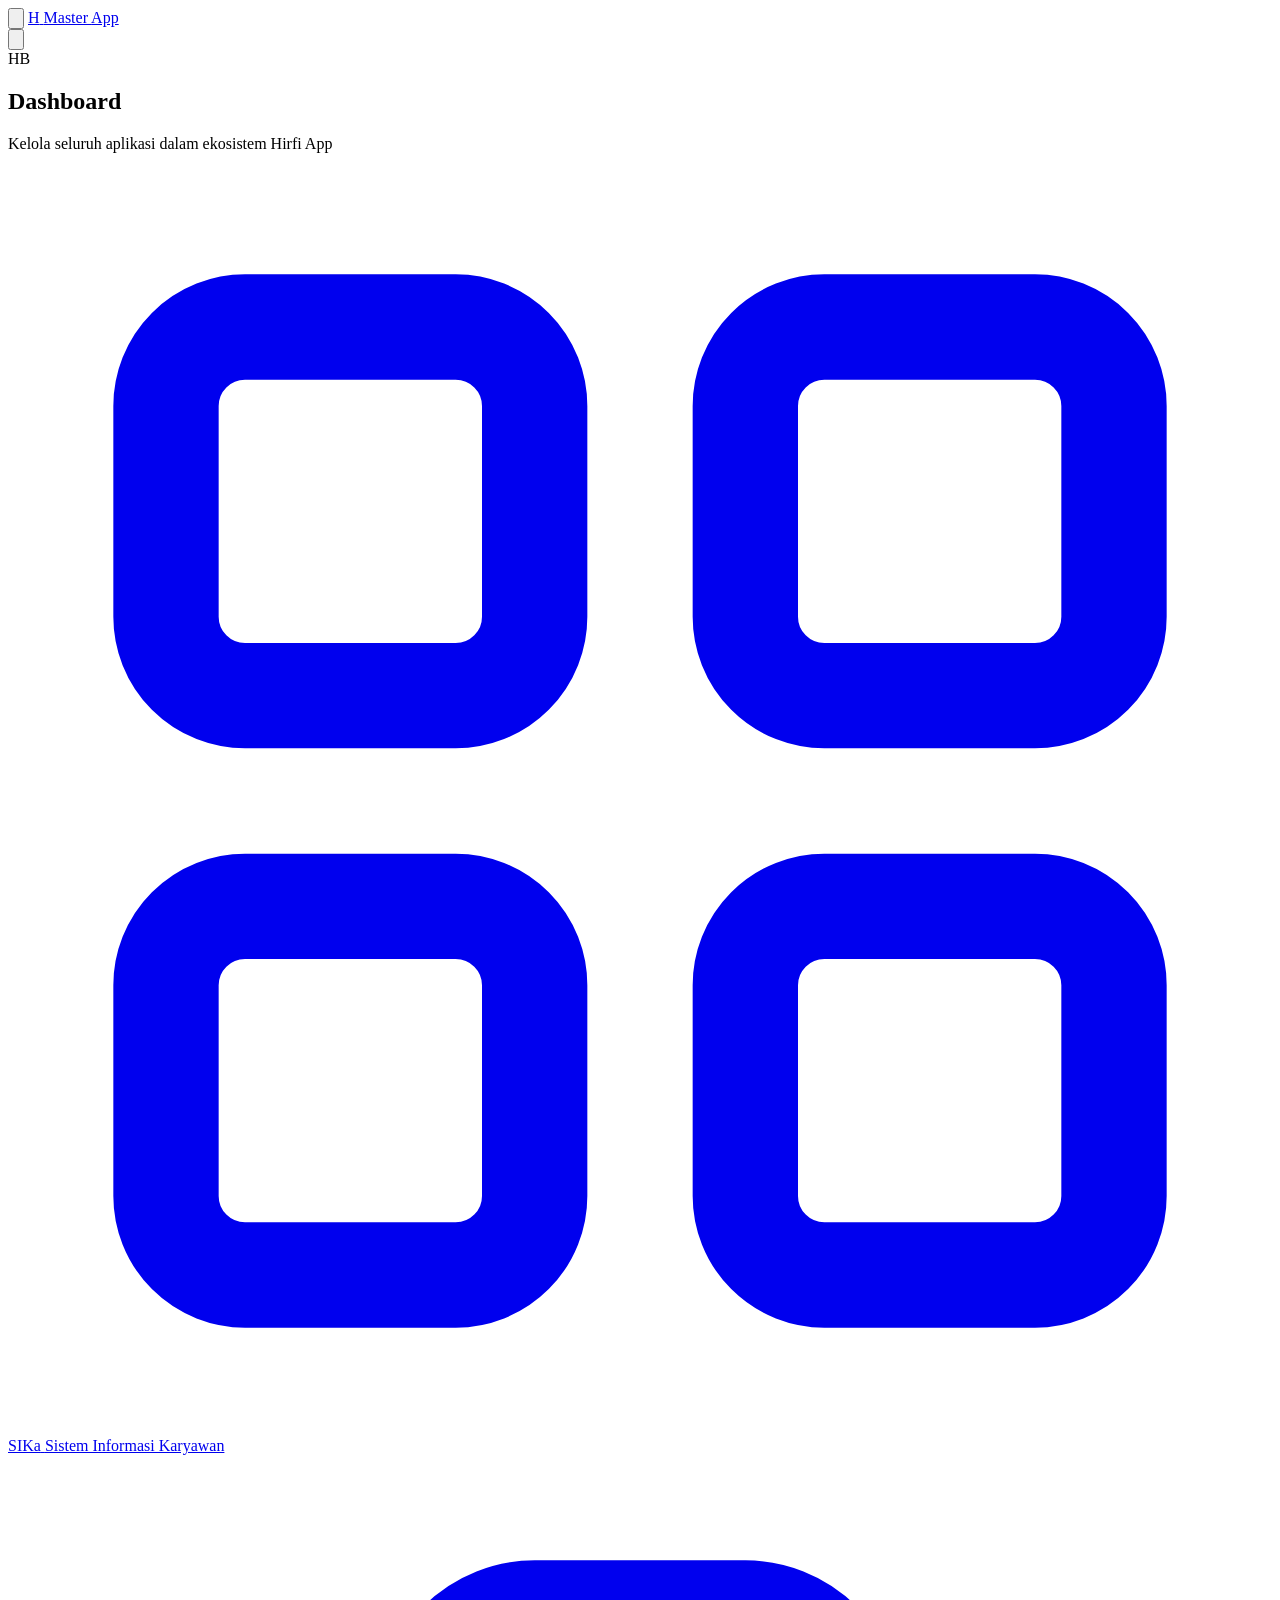
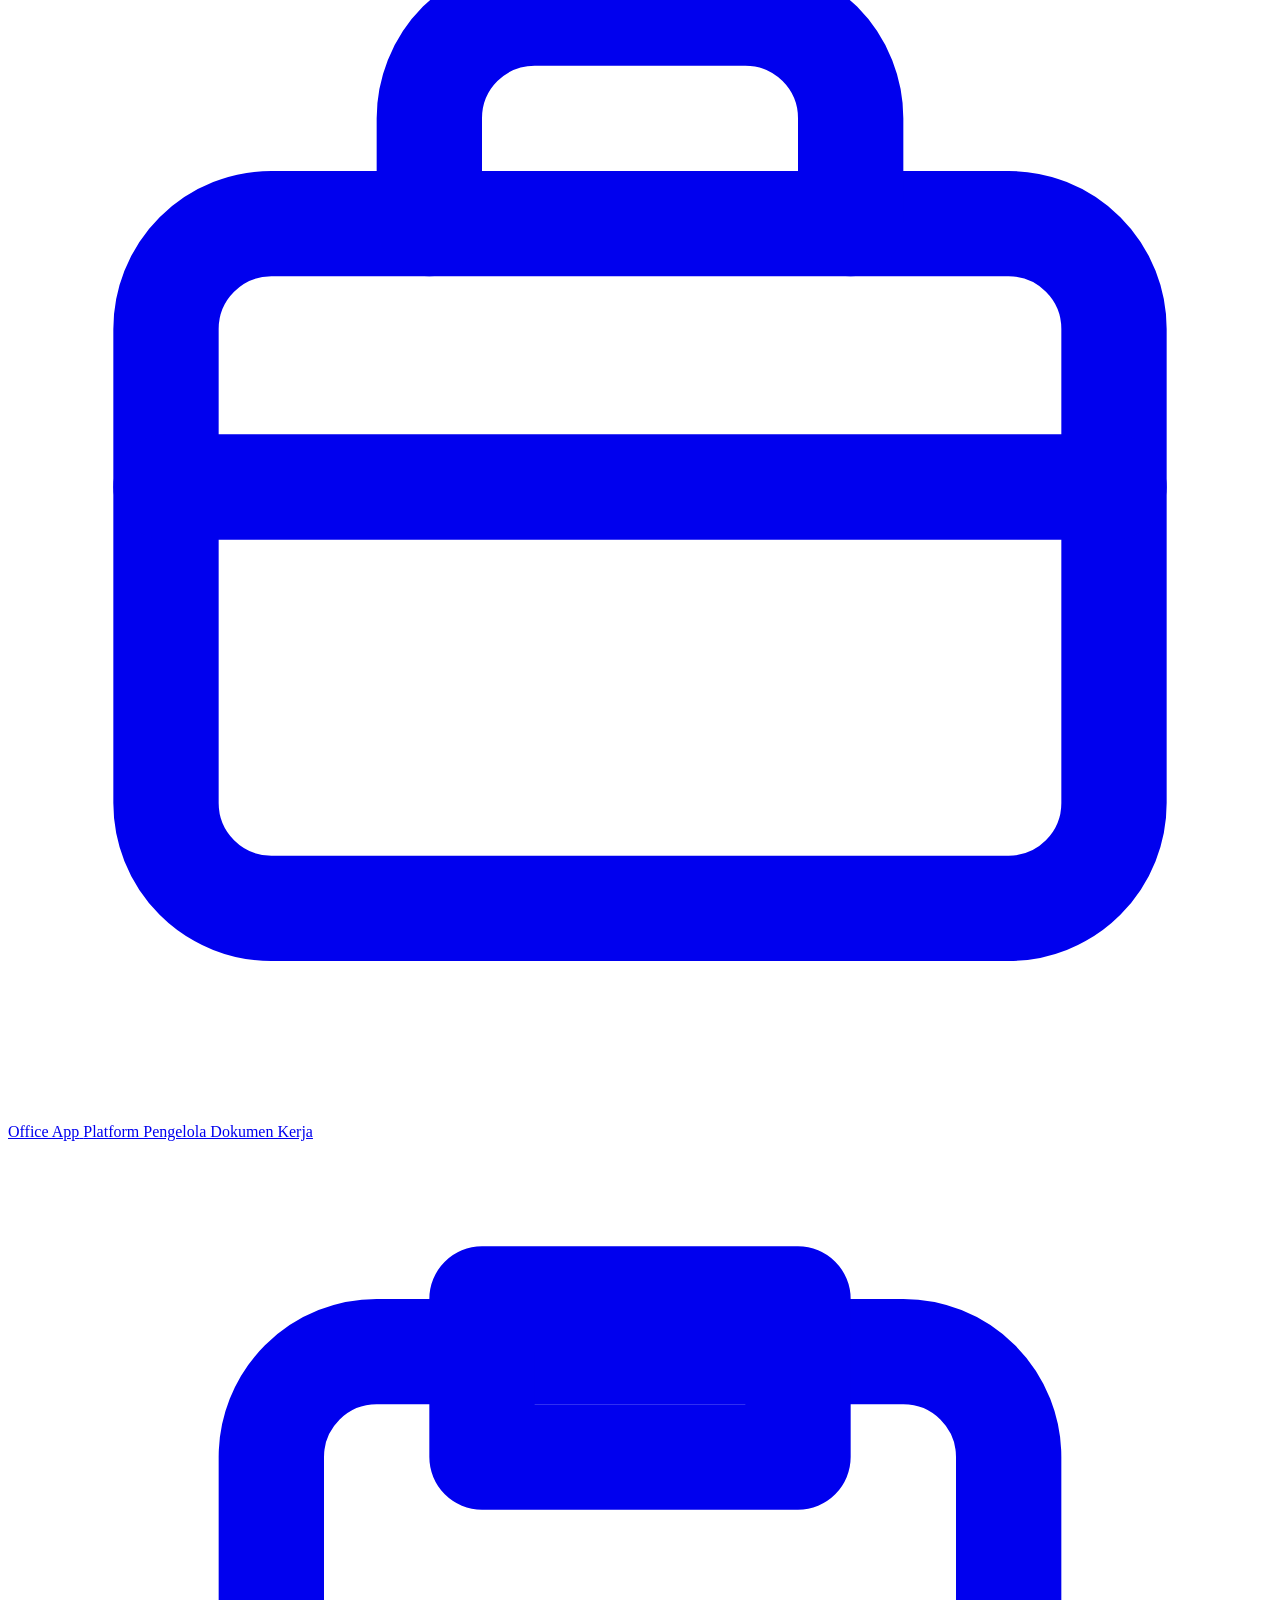
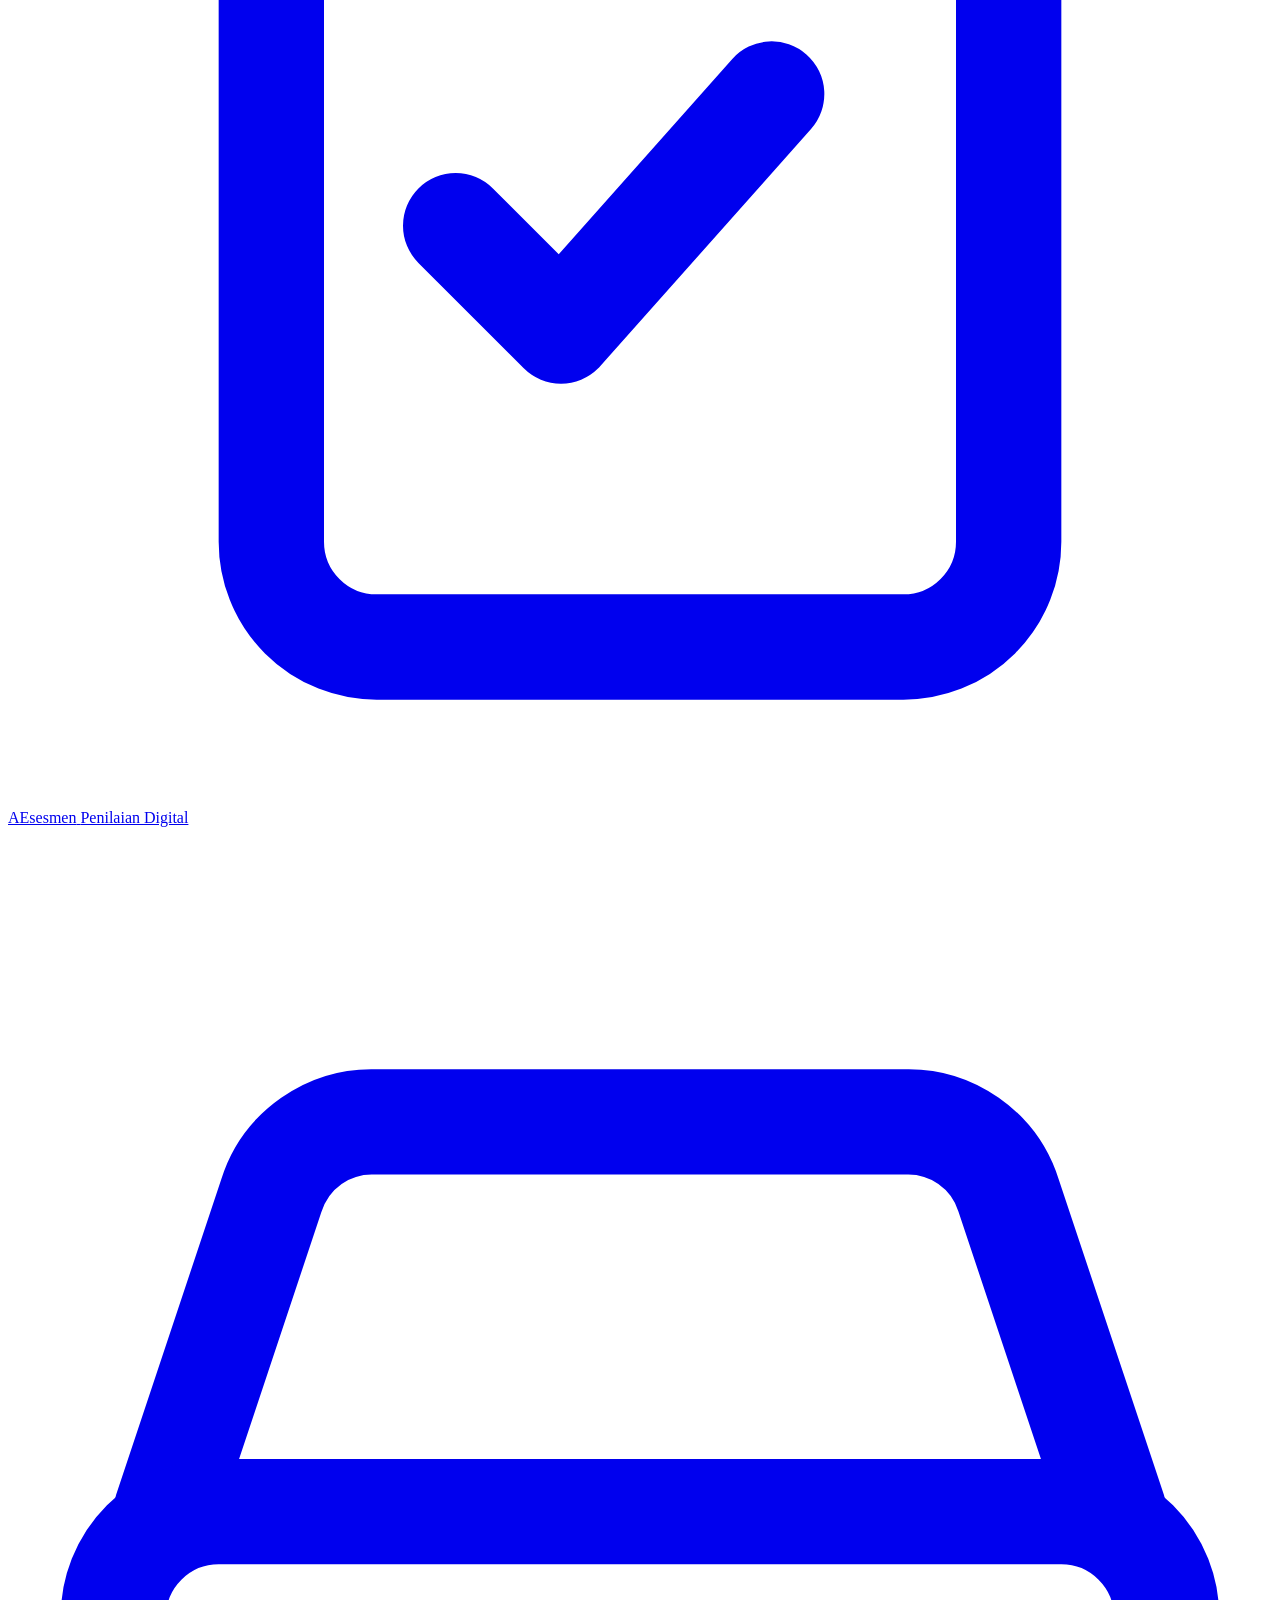
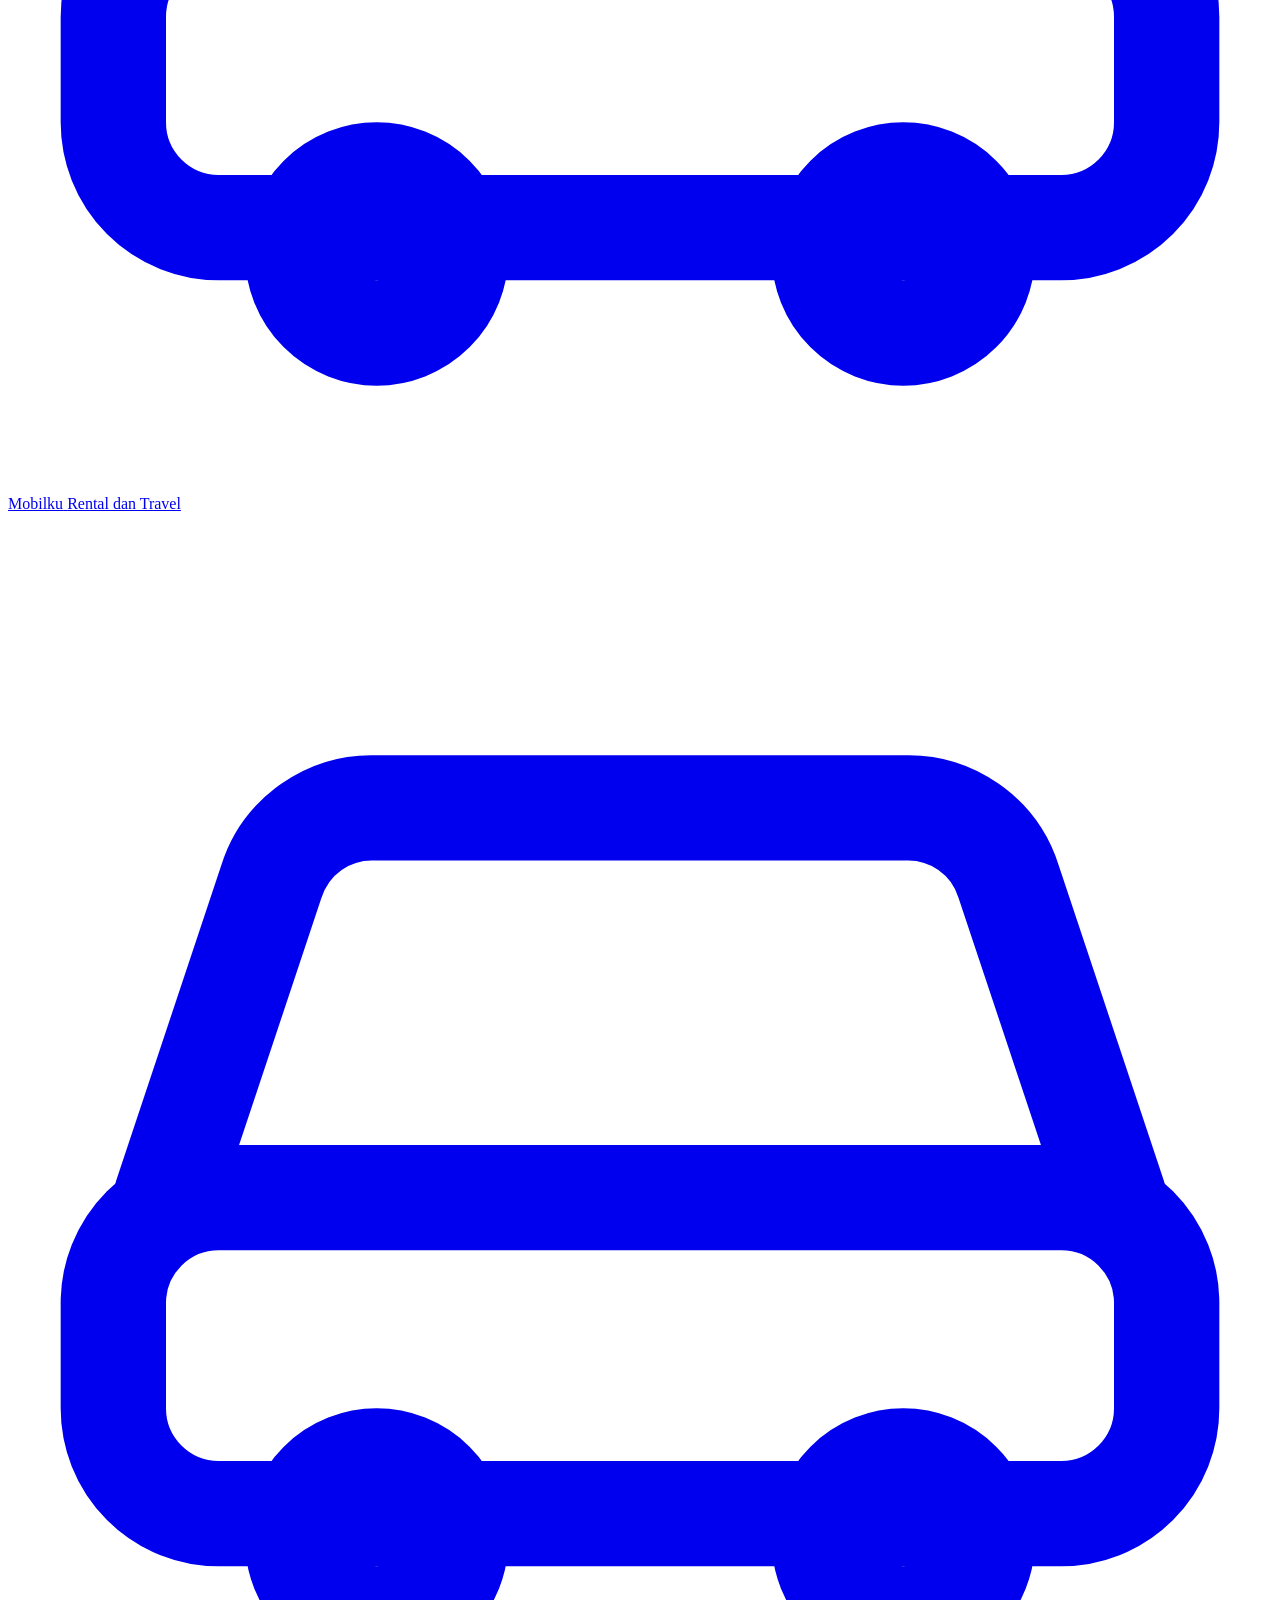
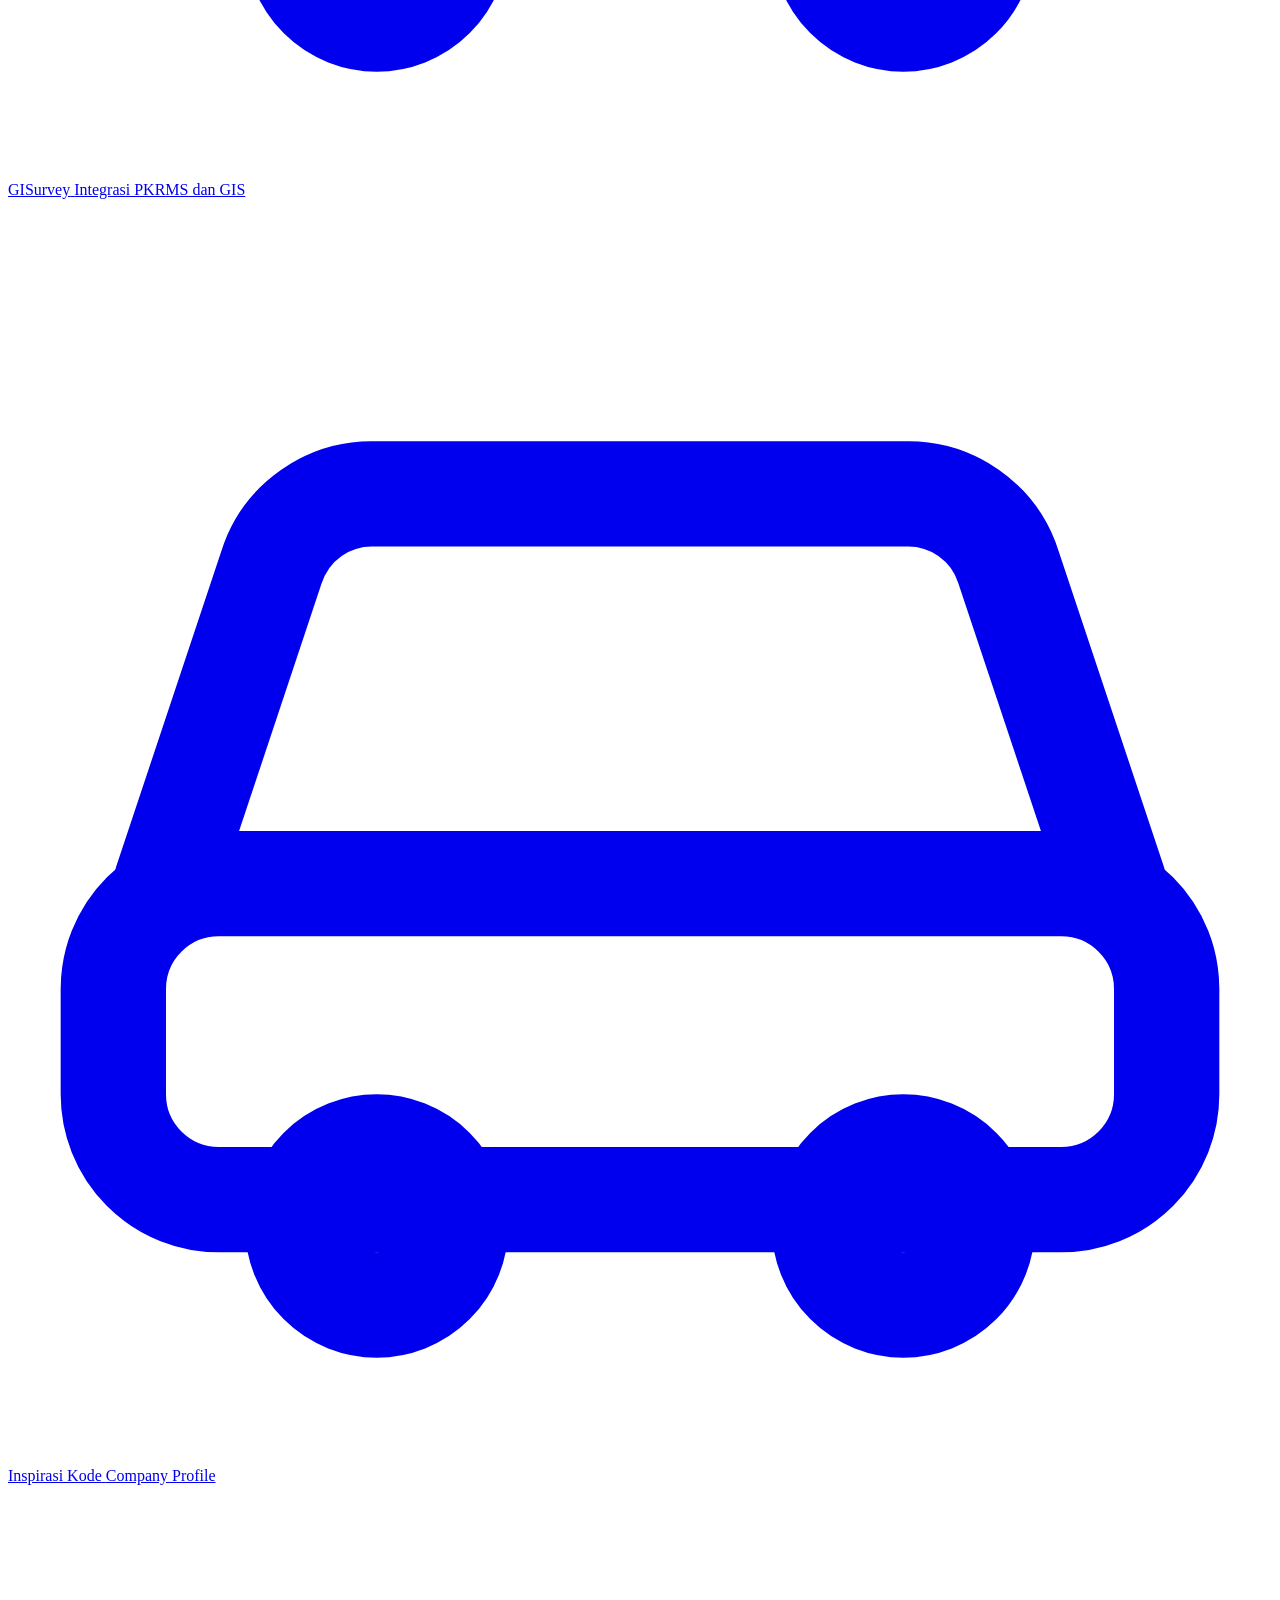
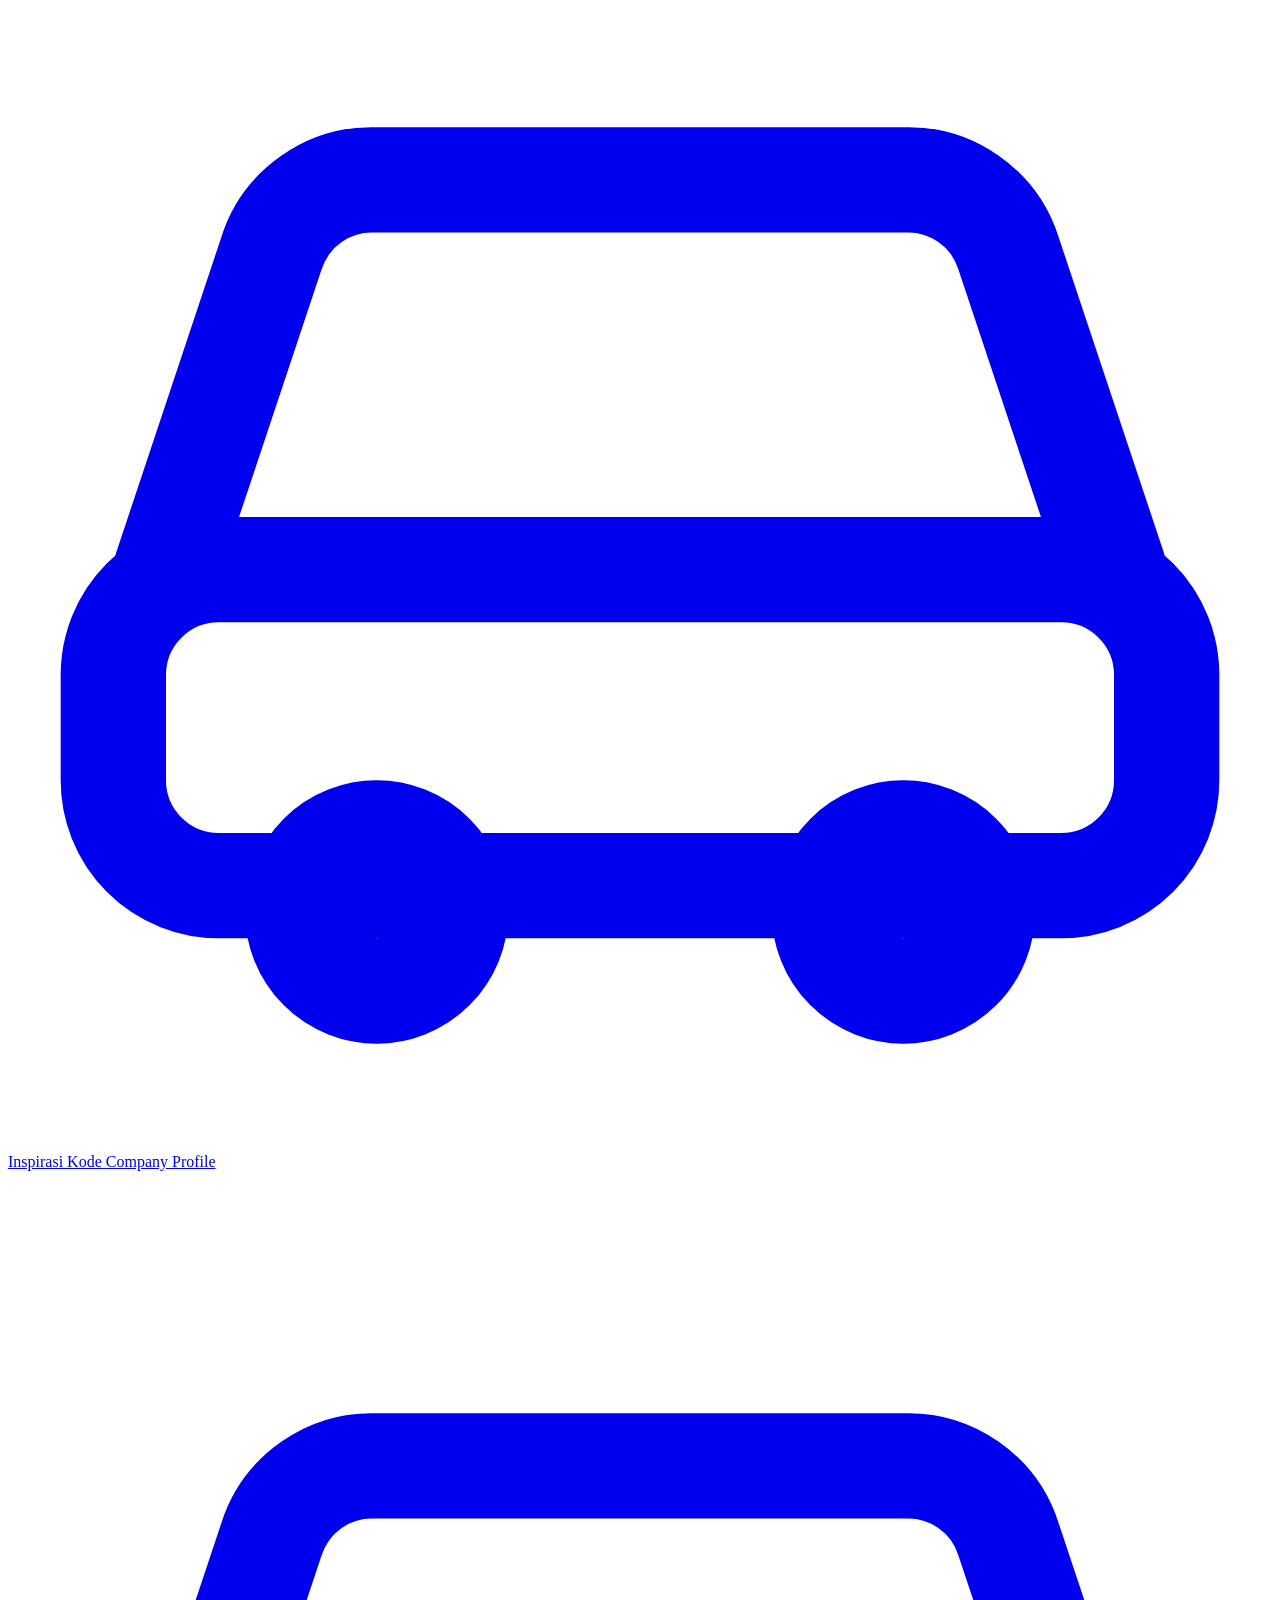
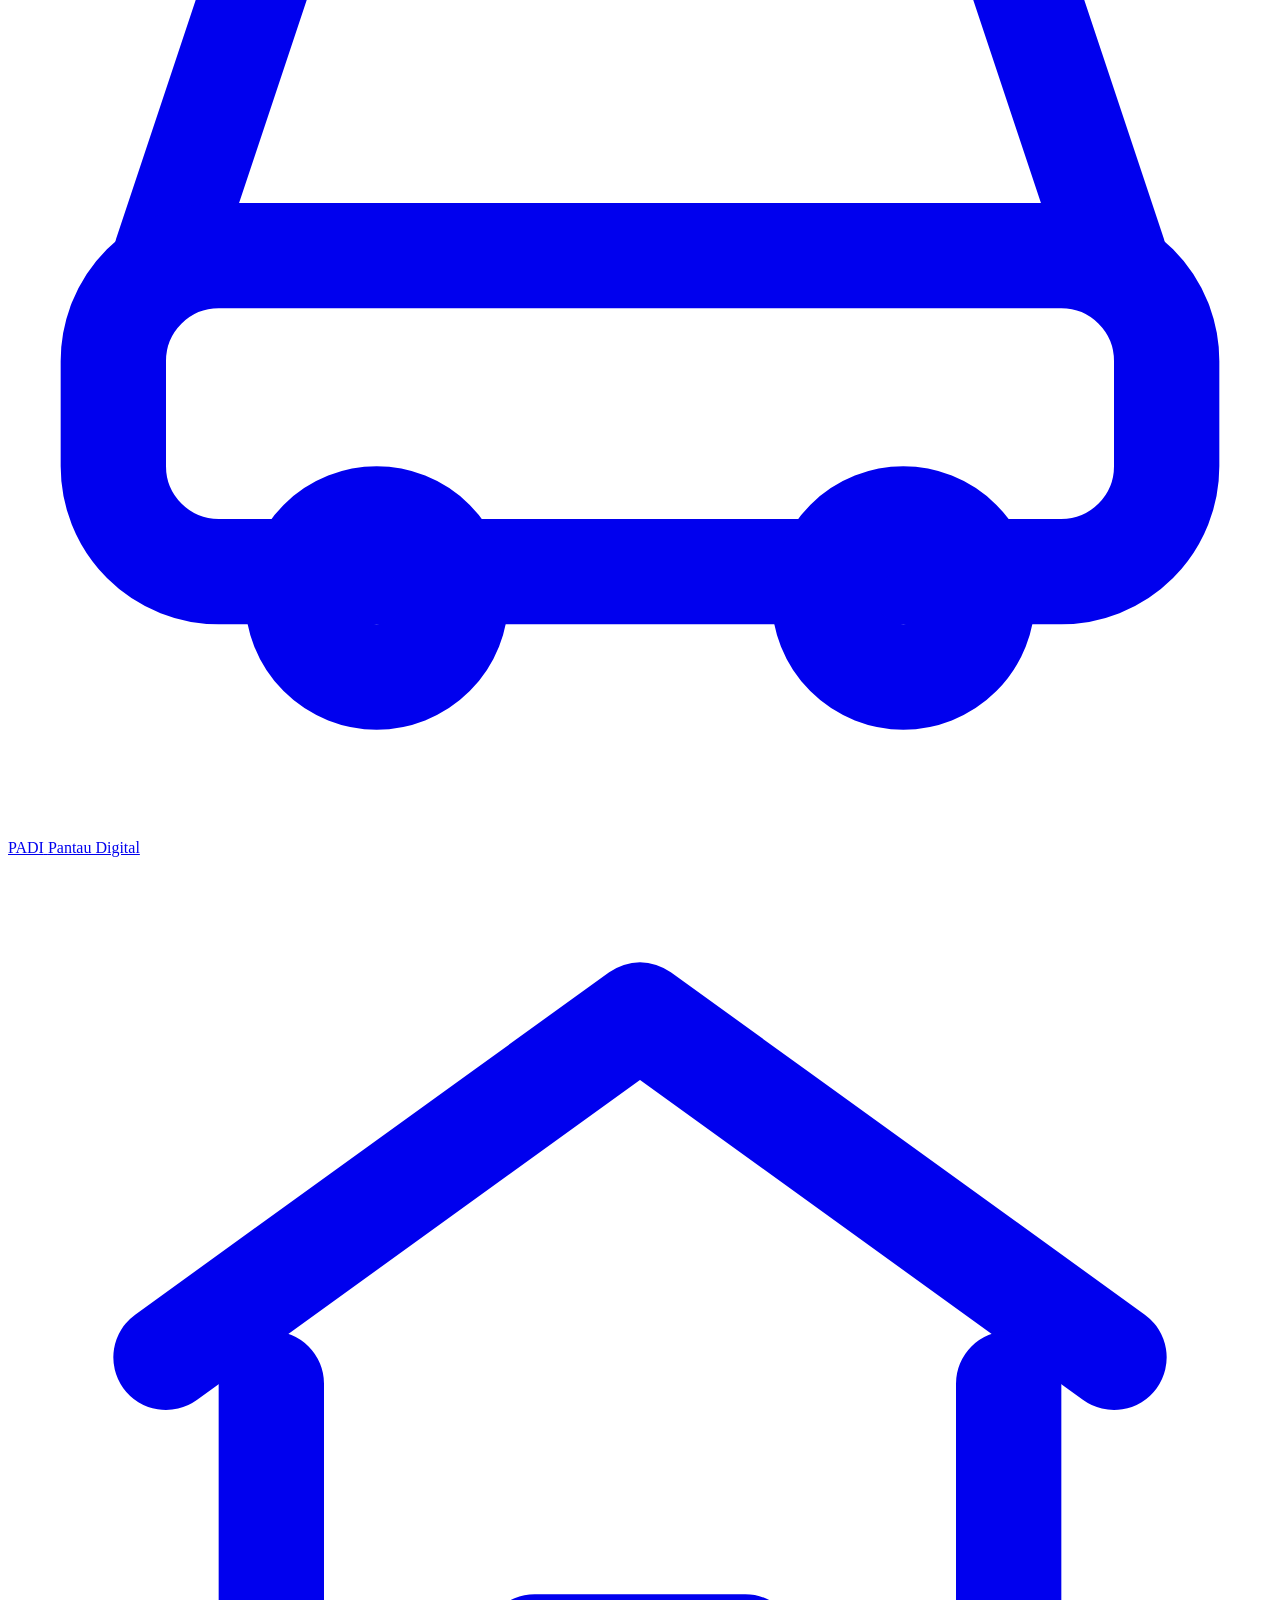
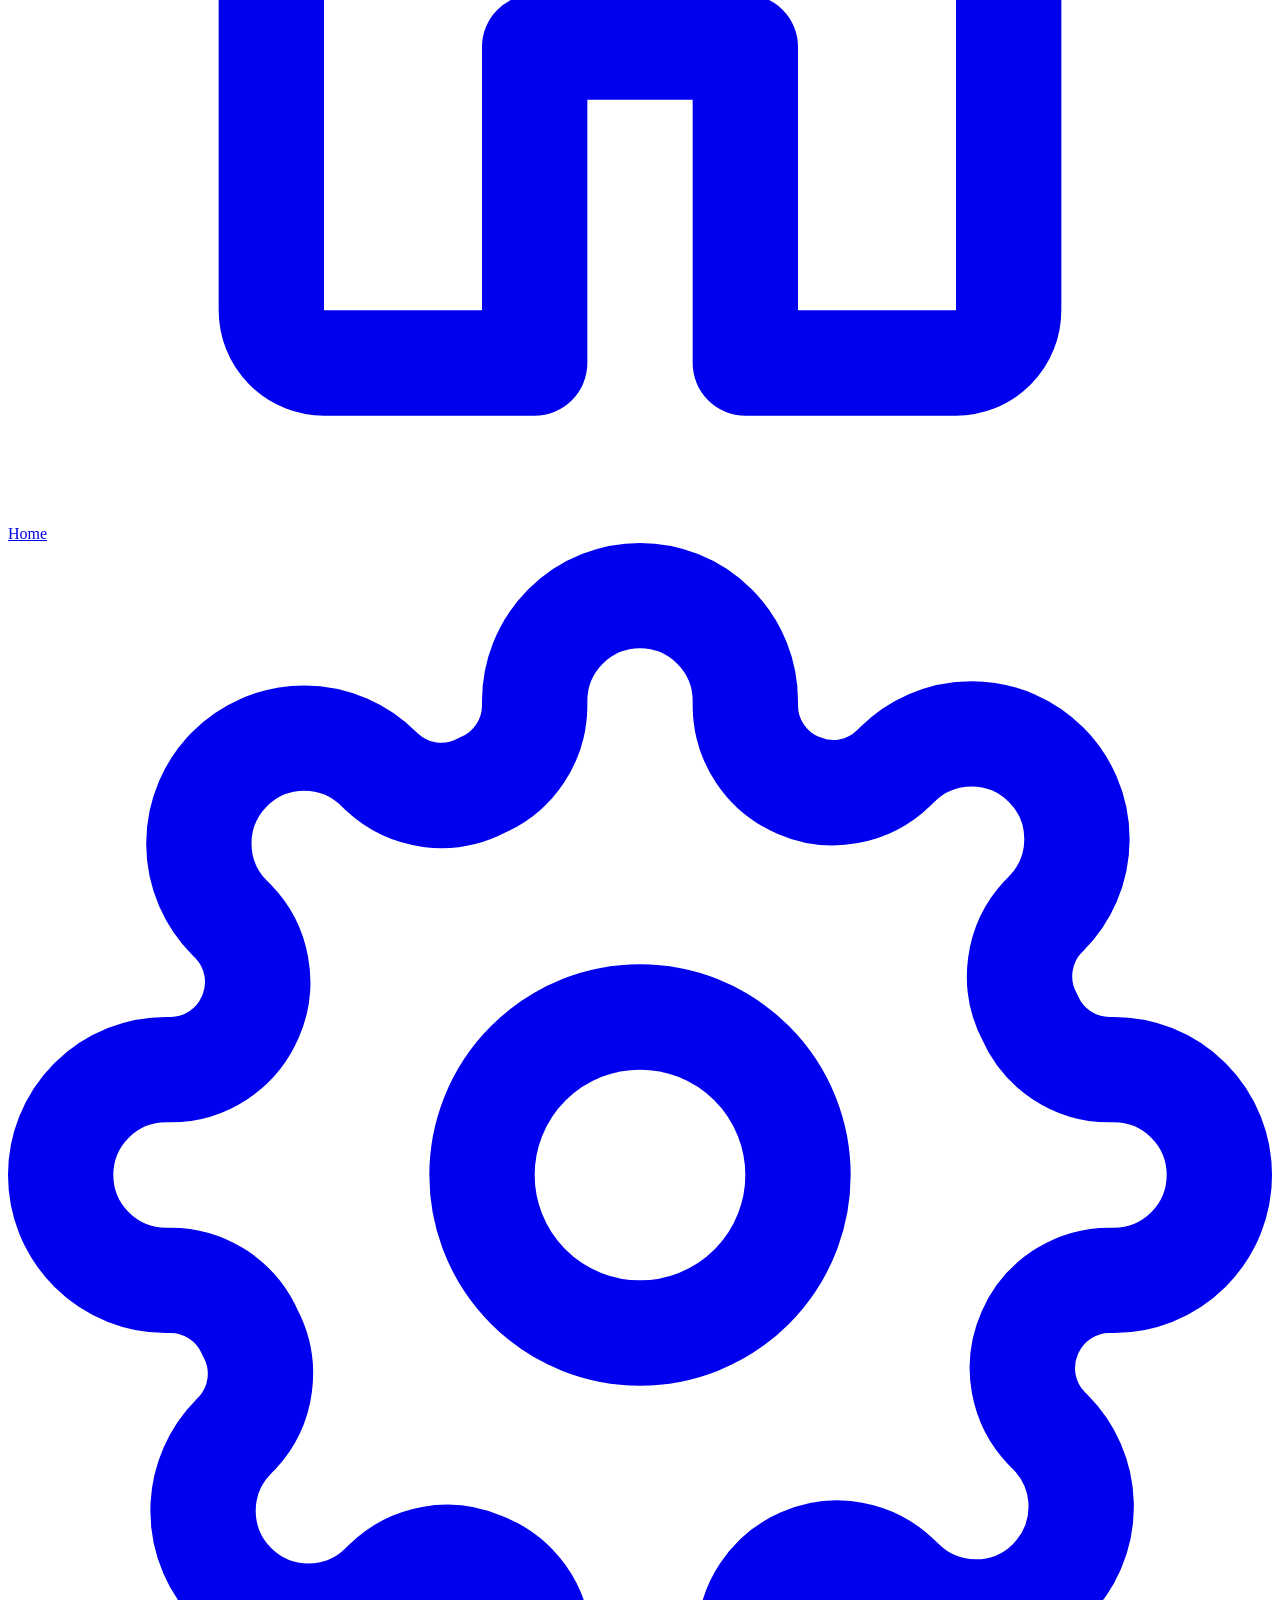
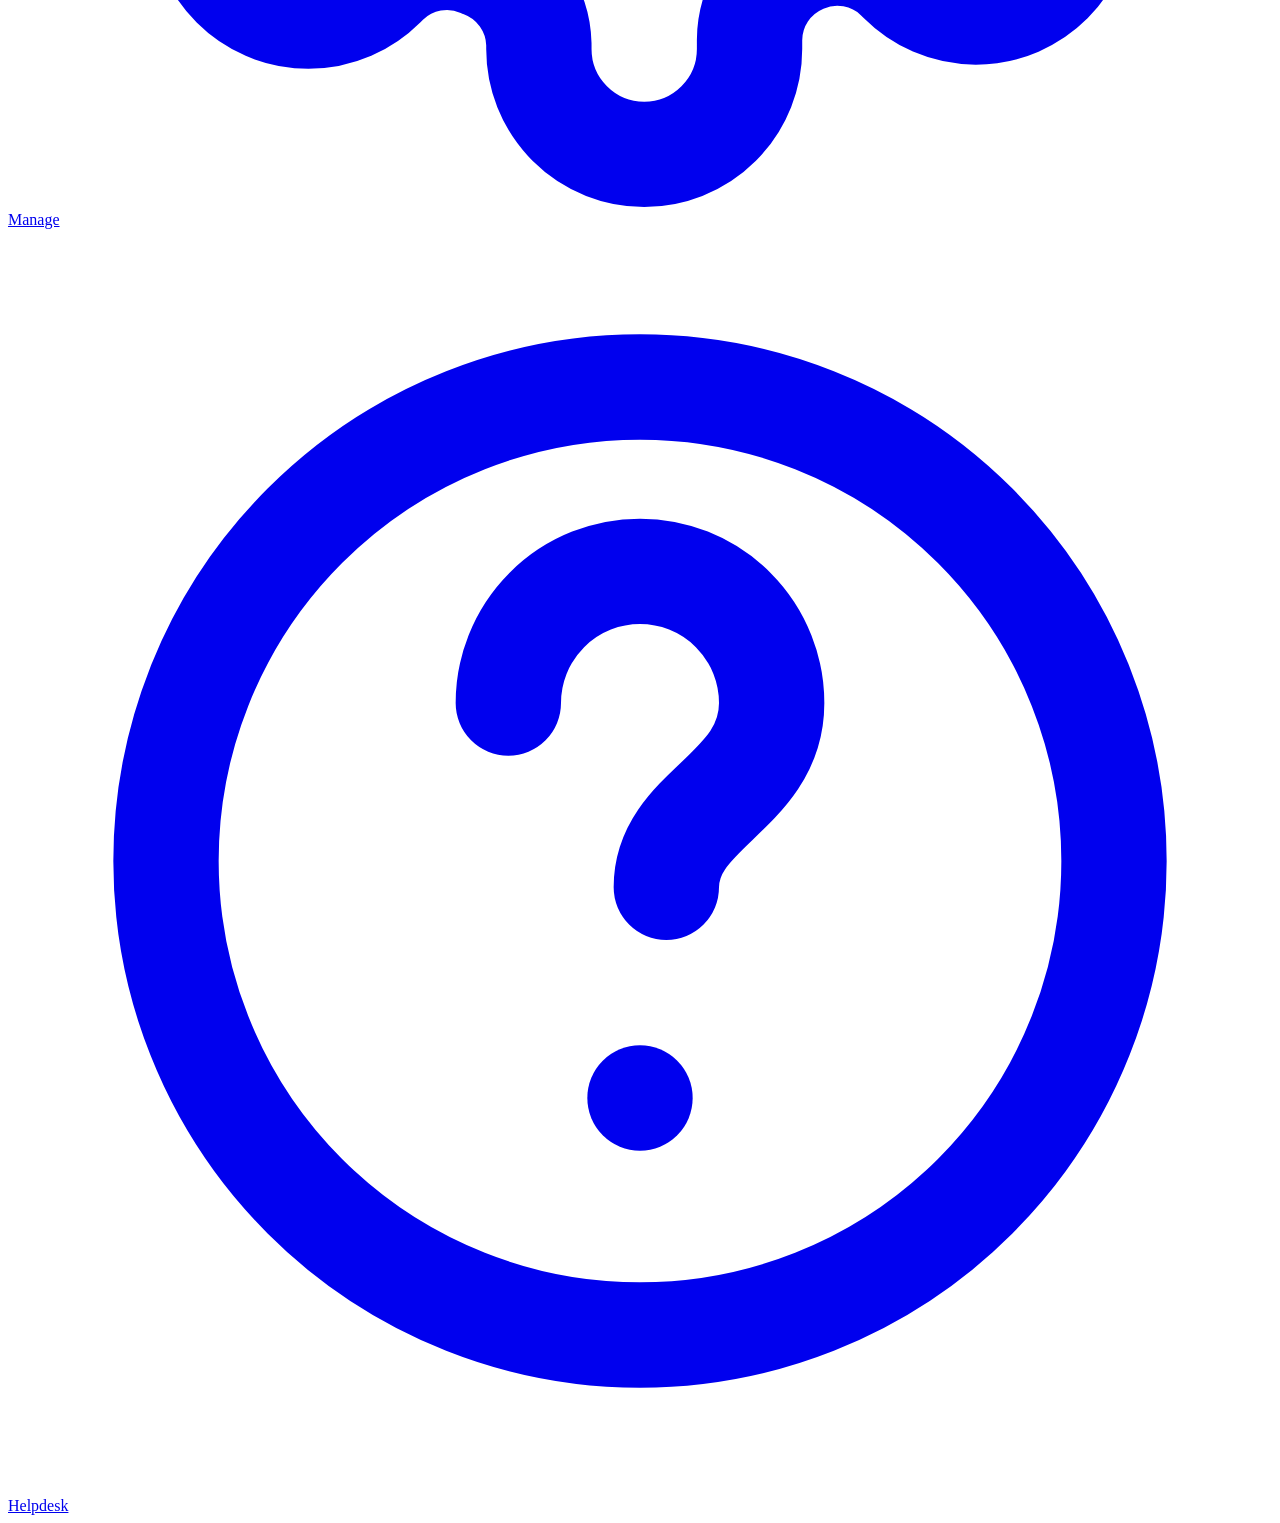
==== index.html @ 8cef0c98 "add layout dashboard" ====
<!DOCTYPE html>
<html lang="en">
<head>
    <meta charset="UTF-8">
    <meta name="viewport" content="width=device-width, initial-scale=1.0">
    <title>Master App</title>
</head>
<body>
    <div class="app">

        <header>
            <div class="header-left">
                <button class="icon-btn menu-toggle" aria-label="Menu">
                    <svg viewBox="0 0 24 24" fill="none" stroke="currentColor" stroke-width="2" stroke-linecap="round"><line x1="3" y1="6" x2="21" y2="6"/><line x1="3" y1="12" x2="21" y2="12"/><line x1="3" y1="18" x2="21" y2="18"/></svg>
                </button>
                <a href="#" class="brand">
                    <span class="brand-mark">H</span>
                    <span class="brand-name">Master <span>App</span></span></span>
                </a>
            </div>
            <div class="header-right">
                <button class="icon-btn" aria-label="Notifikasi">
                    <svg viewBox="0 0 24 24" fill="none" stroke="currentColor" stroke-width="2" stroke-linecap="round" stroke-linejoin="round"><path d="M6 8a6 6 0 0 1 12 0c0 7 3 9 3 9H3s3-2 3-9"/><path d="M10.3 21a1.94 1.94 0 0 0 3.4 0"/></svg>
                </button>
                <div class="avatar">HB</div>
            </div>
        </header>

        <h2 class="page-title">Dashboard</h2>
        <p class="page-subtitle">Kelola seluruh aplikasi dalam ekosistem Hirfi App</p>

        <div class="stack">
            <a href="#" class="card app1">
                <span class="card-body">
                    <span class="card-icon"><svg viewBox="0 0 24 24" fill="none" stroke="currentColor" stroke-width="2" stroke-linecap="round" stroke-linejoin="round"><rect x="3" y="3" width="7" height="7" rx="1.5"/><rect x="14" y="3" width="7" height="7" rx="1.5"/><rect x="3" y="14" width="7" height="7" rx="1.5"/><rect x="14" y="14" width="7" height="7" rx="1.5"/></svg></span>
                    <span class="card-text">
                        <span class="card-title">SIKa</span>
                        <span class="card-sub">Sistem Informasi Karyawan</span>
                    </span>
                </span>
            </a>
            <a href="#" class="card app2">
                <span class="card-body">
                    <span class="card-icon"><svg viewBox="0 0 24 24" fill="none" stroke="currentColor" stroke-width="2" stroke-linecap="round" stroke-linejoin="round"><rect x="3" y="7" width="18" height="13" rx="2"/><path d="M8 7V5a2 2 0 0 1 2-2h4a2 2 0 0 1 2 2v2"/><line x1="3" y1="12" x2="21" y2="12"/></svg></span>
                    <span class="card-text">
                        <span class="card-title">Office App</span>
                        <span class="card-sub">Platform Pengelola Dokumen Kerja</span>
                    </span>
                </span>
            </a>
            <a href="#" class="card app3">
                <span class="card-body">
                    <span class="card-icon"><svg viewBox="0 0 24 24" fill="none" stroke="currentColor" stroke-width="2" stroke-linecap="round" stroke-linejoin="round"><rect x="5" y="4" width="14" height="17" rx="2"/><path d="M9 3h6v3H9z"/><path d="m8.5 13 2 2 4-4.5"/></svg></span>
                    <span class="card-text">
                        <span class="card-title">AEsesmen</span>
                        <span class="card-sub">Penilaian Digital</span>
                    </span>
                </span>
            </a>
            <a href="#" class="card app4">
                <span class="card-body">
                    <span class="card-icon"><svg viewBox="0 0 24 24" fill="none" stroke="currentColor" stroke-width="2" stroke-linecap="round" stroke-linejoin="round"><path d="M3 13l2-6a2 2 0 0 1 2-1.4h10A2 2 0 0 1 19 7l2 6"/><rect x="2" y="13" width="20" height="6" rx="2"/><circle cx="7" cy="19.5" r="1.5"/><circle cx="17" cy="19.5" r="1.5"/></svg></span>
                    <span class="card-text">
                        <span class="card-title">Mobilku</span>
                        <span class="card-sub">Rental dan Travel</span>
                    </span>
                </span>
            </a>
            <a href="#" class="card app5">
                <span class="card-body">
                    <span class="card-icon"><svg viewBox="0 0 24 24" fill="none" stroke="currentColor" stroke-width="2" stroke-linecap="round" stroke-linejoin="round"><path d="M3 13l2-6a2 2 0 0 1 2-1.4h10A2 2 0 0 1 19 7l2 6"/><rect x="2" y="13" width="20" height="6" rx="2"/><circle cx="7" cy="19.5" r="1.5"/><circle cx="17" cy="19.5" r="1.5"/></svg></span>
                    <span class="card-text">
                        <span class="card-title">GISurvey</span>
                        <span class="card-sub">Integrasi PKRMS dan GIS</span>
                    </span>
                </span>
            </a>
            <a href="#" class="card app6">
                <span class="card-body">
                    <span class="card-icon"><svg viewBox="0 0 24 24" fill="none" stroke="currentColor" stroke-width="2" stroke-linecap="round" stroke-linejoin="round"><path d="M3 13l2-6a2 2 0 0 1 2-1.4h10A2 2 0 0 1 19 7l2 6"/><rect x="2" y="13" width="20" height="6" rx="2"/><circle cx="7" cy="19.5" r="1.5"/><circle cx="17" cy="19.5" r="1.5"/></svg></span>
                    <span class="card-text">
                        <span class="card-title">Inspirasi Kode</span>
                        <span class="card-sub">Company Profile</span>
                    </span>
                </span>
            </a>
            <a href="#" class="card app7">
                <span class="card-body">
                    <span class="card-icon"><svg viewBox="0 0 24 24" fill="none" stroke="currentColor" stroke-width="2" stroke-linecap="round" stroke-linejoin="round"><path d="M3 13l2-6a2 2 0 0 1 2-1.4h10A2 2 0 0 1 19 7l2 6"/><rect x="2" y="13" width="20" height="6" rx="2"/><circle cx="7" cy="19.5" r="1.5"/><circle cx="17" cy="19.5" r="1.5"/></svg></span>
                    <span class="card-text">
                        <span class="card-title">Inspirasi Kode</span>
                        <span class="card-sub">Company Profile</span>
                    </span>
                </span>
            </a>
            <a href="#" class="card app8">
                <span class="card-body">
                    <span class="card-icon"><svg viewBox="0 0 24 24" fill="none" stroke="currentColor" stroke-width="2" stroke-linecap="round" stroke-linejoin="round"><path d="M3 13l2-6a2 2 0 0 1 2-1.4h10A2 2 0 0 1 19 7l2 6"/><rect x="2" y="13" width="20" height="6" rx="2"/><circle cx="7" cy="19.5" r="1.5"/><circle cx="17" cy="19.5" r="1.5"/></svg></span>
                    <span class="card-text">
                        <span class="card-title">PADI</span>
                        <span class="card-sub">Pantau Digital</span>
                    </span>
                </span>
            </a>
        </div>

    </div>

    <nav class="bottom-nav">
        <a href="#" class="nav-link">
            <svg viewBox="0 0 24 24" fill="none" stroke="currentColor" stroke-width="2" stroke-linecap="round" stroke-linejoin="round"><path d="M3 9.5 12 3l9 6.5"/><path d="M5 10v10a1 1 0 0 0 1 1h4v-6h4v6h4a1 1 0 0 0 1-1V10"/></svg>
            Home
        </a>
        <a href="#" class="nav-link active">
            <svg viewBox="0 0 24 24" fill="none" stroke="currentColor" stroke-width="2" stroke-linecap="round" stroke-linejoin="round"><circle cx="12" cy="12" r="3"/><path d="M19.4 15a1.65 1.65 0 0 0 .33 1.82l.06.06a2 2 0 1 1-2.83 2.83l-.06-.06a1.65 1.65 0 0 0-1.82-.33 1.65 1.65 0 0 0-1 1.51V21a2 2 0 0 1-4 0v-.09A1.65 1.65 0 0 0 9 19.4a1.65 1.65 0 0 0-1.82.33l-.06.06a2 2 0 1 1-2.83-2.83l.06-.06A1.65 1.65 0 0 0 4.6 15a1.65 1.65 0 0 0-1.51-1H3a2 2 0 0 1 0-4h.09A1.65 1.65 0 0 0 4.6 9a1.65 1.65 0 0 0-.33-1.82l-.06-.06a2 2 0 1 1 2.83-2.83l.06.06A1.65 1.65 0 0 0 9 4.6a1.65 1.65 0 0 0 1-1.51V3a2 2 0 0 1 4 0v.09a1.65 1.65 0 0 0 1 1.51 1.65 1.65 0 0 0 1.82-.33l.06-.06a2 2 0 1 1 2.83 2.83l-.06.06A1.65 1.65 0 0 0 19.4 9a1.65 1.65 0 0 0 1.51 1H21a2 2 0 0 1 0 4h-.09a1.65 1.65 0 0 0-1.51 1Z"/></svg>
            Manage
        </a>
        <a href="#" class="nav-link">
            <svg viewBox="0 0 24 24" fill="none" stroke="currentColor" stroke-width="2" stroke-linecap="round" stroke-linejoin="round"><circle cx="12" cy="12" r="9"/><path d="M9.5 9a2.5 2.5 0 0 1 5 0c0 1.7-2 2-2 3.5"/><line x1="12" y1="16.5" x2="12" y2="16.5"/></svg>
            Helpdesk
        </a>
    </nav>
</body>
</html>
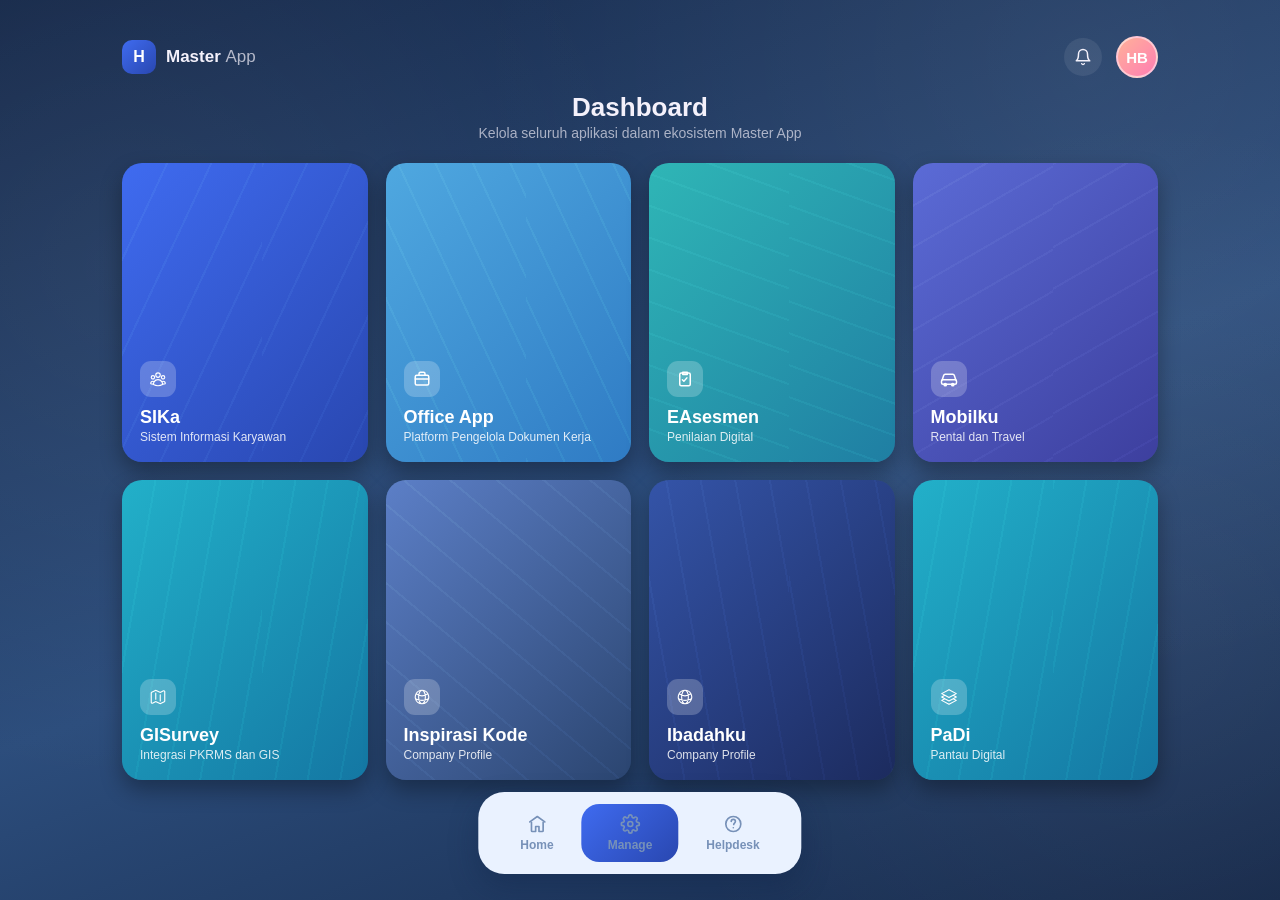
==== commit afe717d8: "fix styling dashboard" ====
--- a/index.html
+++ b/index.html
@@ -4,6 +4,7 @@
     <meta charset="UTF-8">
     <meta name="viewport" content="width=device-width, initial-scale=1.0">
     <title>Master App</title>
+    <link rel="stylesheet" href="assets/style.css">
 </head>
 <body>
     <div class="app">
@@ -27,12 +28,12 @@
         </header>
 
         <h2 class="page-title">Dashboard</h2>
-        <p class="page-subtitle">Kelola seluruh aplikasi dalam ekosistem Hirfi App</p>
+        <p class="page-subtitle">Kelola seluruh aplikasi dalam ekosistem Master App</p>
 
         <div class="stack">
             <a href="#" class="card app1">
                 <span class="card-body">
-                    <span class="card-icon"><svg viewBox="0 0 24 24" fill="none" stroke="currentColor" stroke-width="2" stroke-linecap="round" stroke-linejoin="round"><rect x="3" y="3" width="7" height="7" rx="1.5"/><rect x="14" y="3" width="7" height="7" rx="1.5"/><rect x="3" y="14" width="7" height="7" rx="1.5"/><rect x="14" y="14" width="7" height="7" rx="1.5"/></svg></span>
+                    <span class="card-icon"><svg xmlns="http://www.w3.org/2000/svg" fill="none" viewBox="0 0 24 24" stroke-width="1.5" stroke="currentColor" class="size-6"><path stroke-linecap="round" stroke-linejoin="round" d="M18 18.72a9.094 9.094 0 0 0 3.741-.479 3 3 0 0 0-4.682-2.72m.94 3.198.001.031c0 .225-.012.447-.037.666A11.944 11.944 0 0 1 12 21c-2.17 0-4.207-.576-5.963-1.584A6.062 6.062 0 0 1 6 18.719m12 0a5.971 5.971 0 0 0-.941-3.197m0 0A5.995 5.995 0 0 0 12 12.75a5.995 5.995 0 0 0-5.058 2.772m0 0a3 3 0 0 0-4.681 2.72 8.986 8.986 0 0 0 3.74.477m.94-3.197a5.971 5.971 0 0 0-.94 3.197M15 6.75a3 3 0 1 1-6 0 3 3 0 0 1 6 0Zm6 3a2.25 2.25 0 1 1-4.5 0 2.25 2.25 0 0 1 4.5 0Zm-13.5 0a2.25 2.25 0 1 1-4.5 0 2.25 2.25 0 0 1 4.5 0Z" /></svg></span>
                     <span class="card-text">
                         <span class="card-title">SIKa</span>
                         <span class="card-sub">Sistem Informasi Karyawan</span>
@@ -52,7 +53,7 @@
                 <span class="card-body">
                     <span class="card-icon"><svg viewBox="0 0 24 24" fill="none" stroke="currentColor" stroke-width="2" stroke-linecap="round" stroke-linejoin="round"><rect x="5" y="4" width="14" height="17" rx="2"/><path d="M9 3h6v3H9z"/><path d="m8.5 13 2 2 4-4.5"/></svg></span>
                     <span class="card-text">
-                        <span class="card-title">AEsesmen</span>
+                        <span class="card-title">EAsesmen</span>
                         <span class="card-sub">Penilaian Digital</span>
                     </span>
                 </span>
@@ -68,7 +69,7 @@
             </a>
             <a href="#" class="card app5">
                 <span class="card-body">
-                    <span class="card-icon"><svg viewBox="0 0 24 24" fill="none" stroke="currentColor" stroke-width="2" stroke-linecap="round" stroke-linejoin="round"><path d="M3 13l2-6a2 2 0 0 1 2-1.4h10A2 2 0 0 1 19 7l2 6"/><rect x="2" y="13" width="20" height="6" rx="2"/><circle cx="7" cy="19.5" r="1.5"/><circle cx="17" cy="19.5" r="1.5"/></svg></span>
+                    <span class="card-icon"><svg xmlns="http://www.w3.org/2000/svg" fill="none" viewBox="0 0 24 24" stroke-width="1.5" stroke="currentColor" class="size-6"><path stroke-linecap="round" stroke-linejoin="round" d="M9 6.75V15m6-6v8.25m.503 3.498 4.875-2.437c.381-.19.622-.58.622-1.006V4.82c0-.836-.88-1.38-1.628-1.006l-3.869 1.934c-.317.159-.69.159-1.006 0L9.503 3.252a1.125 1.125 0 0 0-1.006 0L3.622 5.689C3.24 5.88 3 6.27 3 6.695V19.18c0 .836.88 1.38 1.628 1.006l3.869-1.934c.317-.159.69-.159 1.006 0l4.994 2.497c.317.158.69.158 1.006 0Z" /></svg></span>
                     <span class="card-text">
                         <span class="card-title">GISurvey</span>
                         <span class="card-sub">Integrasi PKRMS dan GIS</span>
@@ -77,7 +78,7 @@
             </a>
             <a href="#" class="card app6">
                 <span class="card-body">
-                    <span class="card-icon"><svg viewBox="0 0 24 24" fill="none" stroke="currentColor" stroke-width="2" stroke-linecap="round" stroke-linejoin="round"><path d="M3 13l2-6a2 2 0 0 1 2-1.4h10A2 2 0 0 1 19 7l2 6"/><rect x="2" y="13" width="20" height="6" rx="2"/><circle cx="7" cy="19.5" r="1.5"/><circle cx="17" cy="19.5" r="1.5"/></svg></span>
+                    <span class="card-icon"><svg xmlns="http://www.w3.org/2000/svg" fill="none" viewBox="0 0 24 24" stroke-width="1.5" stroke="currentColor" class="size-6"><path stroke-linecap="round" stroke-linejoin="round" d="M12 21a9.004 9.004 0 0 0 8.716-6.747M12 21a9.004 9.004 0 0 1-8.716-6.747M12 21c2.485 0 4.5-4.03 4.5-9S14.485 3 12 3m0 18c-2.485 0-4.5-4.03-4.5-9S9.515 3 12 3m0 0a8.997 8.997 0 0 1 7.843 4.582M12 3a8.997 8.997 0 0 0-7.843 4.582m15.686 0A11.953 11.953 0 0 1 12 10.5c-2.998 0-5.74-1.1-7.843-2.918m15.686 0A8.959 8.959 0 0 1 21 12c0 .778-.099 1.533-.284 2.253m0 0A17.919 17.919 0 0 1 12 16.5c-3.162 0-6.133-.815-8.716-2.247m0 0A9.015 9.015 0 0 1 3 12c0-1.605.42-3.113 1.157-4.418" /></svg></span>
                     <span class="card-text">
                         <span class="card-title">Inspirasi Kode</span>
                         <span class="card-sub">Company Profile</span>
@@ -86,18 +87,18 @@
             </a>
             <a href="#" class="card app7">
                 <span class="card-body">
-                    <span class="card-icon"><svg viewBox="0 0 24 24" fill="none" stroke="currentColor" stroke-width="2" stroke-linecap="round" stroke-linejoin="round"><path d="M3 13l2-6a2 2 0 0 1 2-1.4h10A2 2 0 0 1 19 7l2 6"/><rect x="2" y="13" width="20" height="6" rx="2"/><circle cx="7" cy="19.5" r="1.5"/><circle cx="17" cy="19.5" r="1.5"/></svg></span>
+                    <span class="card-icon"><svg xmlns="http://www.w3.org/2000/svg" fill="none" viewBox="0 0 24 24" stroke-width="1.5" stroke="currentColor" class="size-6"><path stroke-linecap="round" stroke-linejoin="round" d="M12 21a9.004 9.004 0 0 0 8.716-6.747M12 21a9.004 9.004 0 0 1-8.716-6.747M12 21c2.485 0 4.5-4.03 4.5-9S14.485 3 12 3m0 18c-2.485 0-4.5-4.03-4.5-9S9.515 3 12 3m0 0a8.997 8.997 0 0 1 7.843 4.582M12 3a8.997 8.997 0 0 0-7.843 4.582m15.686 0A11.953 11.953 0 0 1 12 10.5c-2.998 0-5.74-1.1-7.843-2.918m15.686 0A8.959 8.959 0 0 1 21 12c0 .778-.099 1.533-.284 2.253m0 0A17.919 17.919 0 0 1 12 16.5c-3.162 0-6.133-.815-8.716-2.247m0 0A9.015 9.015 0 0 1 3 12c0-1.605.42-3.113 1.157-4.418" /></svg></span>
                     <span class="card-text">
-                        <span class="card-title">Inspirasi Kode</span>
+                        <span class="card-title">Ibadahku</span>
                         <span class="card-sub">Company Profile</span>
                     </span>
                 </span>
             </a>
             <a href="#" class="card app8">
                 <span class="card-body">
-                    <span class="card-icon"><svg viewBox="0 0 24 24" fill="none" stroke="currentColor" stroke-width="2" stroke-linecap="round" stroke-linejoin="round"><path d="M3 13l2-6a2 2 0 0 1 2-1.4h10A2 2 0 0 1 19 7l2 6"/><rect x="2" y="13" width="20" height="6" rx="2"/><circle cx="7" cy="19.5" r="1.5"/><circle cx="17" cy="19.5" r="1.5"/></svg></span>
+                    <span class="card-icon"><svg xmlns="http://www.w3.org/2000/svg" fill="none" viewBox="0 0 24 24" stroke-width="1.5" stroke="currentColor" class="size-6"><path stroke-linecap="round" stroke-linejoin="round" d="M6.429 9.75 2.25 12l4.179 2.25m0-4.5 5.571 3 5.571-3m-11.142 0L2.25 7.5 12 2.25l9.75 5.25-4.179 2.25m0 0L21.75 12l-4.179 2.25m0 0 4.179 2.25L12 21.75 2.25 16.5l4.179-2.25m11.142 0-5.571 3-5.571-3" /></svg></span>
                     <span class="card-text">
-                        <span class="card-title">PADI</span>
+                        <span class="card-title">PaDi</span>
                         <span class="card-sub">Pantau Digital</span>
                     </span>
                 </span>
--- a/assets/style.css
+++ b/assets/style.css
@@ -0,0 +1,295 @@
+:root {
+    --bg-deep: #16294a;
+    --bg-mid: #2c4d7c;
+    --text-light: #f4f1fb;
+    --nav-active: #3b5bfd;
+}
+
+* {margin: 0; box-sizing: border-box;}
+html, body {height: 100%; font-family: Arial, Helvetica, sans-serif;}
+
+body {
+    min-height: 100vh;
+    background: 
+        radial-gradient(circle at 85% 8%, rgba(255,255,255,0.06) 0%, transparent 45%),
+        radial-gradient(circle at 10% 30%, rgba(255,255,255,0.05) 0%, transparent 40%),
+        radial-gradient(circle at 90% 70%, rgba(255,255,255,0.05) 0%, transparent 40%),
+        linear-gradient(160deg, var(--bg-deep) 0%, var(--bg-mid) 55%, var(--bg-deep) 100%);
+    color: var(--text-light);
+    display: flex;
+    justify-content: center;
+    padding: 0;
+}
+
+.app {
+    width: 100%;
+    max-width: 430px;
+    min-height: 100vh;
+    position: relative;
+    padding: 24px 20px 130px;
+    display: flex;
+    flex-direction: column;
+}
+
+/* --- header --- */
+header {
+    display: flex;
+    align-items: center;
+    justify-content: space-between;
+    margin-bottom: 28px;
+}
+.header-left {display: flex; align-items: center; gap: 10px;}
+.brand {
+    display: none;
+    align-items: center;
+    gap: 10px;
+    text-decoration: none;
+    color: var(--text-light);
+}
+.brand-mark {
+    width: 34px;
+    height: 34px;
+    border-radius: 10px;
+    background: linear-gradient(135deg,#3f6bf0 0%, #2947b0 100%);
+    display: flex;
+    align-items: center;
+    justify-content: center;
+    font-weight: 800;
+    font-size: 16px;
+    color: #fff;
+}
+.brand-name {font-weight: 800; font-size: 17px;}
+.brand-name span {font-weight: 400; opacity: 0.7;}
+.icon-btn {
+    width: 38px;
+    height: 38px;
+    border-radius: 50%;
+    background: rgba(255,255,255,0.08);
+    display: flex;
+    align-items: center;
+    justify-content: center;
+    color: var(--text-light);
+    border: none;
+    cursor: pointer;
+}
+.icon-btn svg {width: 18px; height: 18px;}
+.header-right {display: flex; align-items: center; gap: 14px;}
+.avatar {
+    width: 42px;
+    height: 42px;
+    border-radius: 50%;
+    background: linear-gradient(135deg,#ffb199,#ff7eb3);
+    display: flex;
+    align-items: center;
+    justify-content: center;
+    border: 2px solid rgba(255,255,255,0.5);
+    color: #fff;
+    font-weight: 700;
+    font-size: 15px;
+}
+
+/* --- dashboard --- */
+.stack {
+    position: relative;
+    display: flex;
+    flex-direction: column;
+    flex: 1;
+    margin-bottom: 1%;
+}
+.card {
+    position: relative;
+    border-radius: 24px;
+    padding: 16px 20px;
+    min-height: 92px;
+    display: flex;
+    align-items: flex-start;
+    color: #fff;
+    font-weight: 700;
+    font-size: 22px;
+    overflow: hidden;
+    box-shadow: 0 10px 22px rgba(0, 0, 0, 0.32);
+    isolation: isolate;
+    text-decoration: none;
+    cursor: pointer;
+}
+.card::before {
+    content: "";
+    position: absolute;
+    inset: 0;
+    background-image: var(--pattern);
+    background-size: 140px;
+    opacity: 0.18;
+    mix-blend-mode: overlay;
+    z-index: -1;
+}
+.card span {position: relative;}
+.card-body {
+    display: flex;
+    flex-direction: row;
+    align-items: center;
+    gap: 12px;
+}
+.card-icon {
+    width: 36px;
+    height: 36px;
+    border-radius: 11px;
+    background:rgba(255,255,255,0.22);
+    display: flex;
+    align-items: center;
+    justify-content: center;
+    flex-shrink: 0;
+}
+.card-icon svg {width: 18px; height: 18px; color: #fff;}
+.card-text {display: flex; flex-direction: column; gap: 2px;}
+.card-title {font-size: 18px; font-weight: 700;}
+.card-sub {font-size: 12px; font-weight: 500; opacity: 0.85;}
+.card.app1 {
+    background: linear-gradient(135deg,#3f6bf0 0%, #2947b0 100%);
+    --pattern: repeating-linear-gradient(115deg, rgba(255,255,255,0.5) 0 2px, transparent 2px 40px);
+    width: 100%;
+    z-index: 1;
+}
+.card.app2 {
+    background: linear-gradient(135deg,#4fa8e0 0%, #2f7bc4 100%);
+    --pattern: repeating-linear-gradient(65deg, rgba(255,255,255,0.45) 0 2px, transparent 2px 34px);
+    width: 94%;
+    margin-top: -34px;
+    z-index: 2;
+}
+.card.app3 {
+    background: linear-gradient(135deg,#2fb6b6 0%, #1f7ea3 100%);
+    --pattern: repeating-linear-gradient(20deg, rgba(255,255,255,0.4) 0 2px, transparent 2px 30px);
+    width: 88%;
+    margin-top: -34px;
+    z-index: 3;
+}
+.card.app4 {
+    background: linear-gradient(135deg,#5b6bd6 0%, #3d3f9e 100%);
+    --pattern: repeating-linear-gradient(150deg, rgba(255,255,255,0.4) 0 2px, transparent 2px 36px);
+    width: 82%;
+    margin-top: -34px;
+    z-index: 4;
+}
+.card.app5 {
+    background: linear-gradient(135deg,#22b0c9 0%, #1477a3 100%);
+    --pattern: repeating-linear-gradient(100deg, rgba(255,255,255,0.4) 0 2px, transparent 2px 32px);
+    width: 76%;
+    margin-top: -34px;
+    z-index: 5;
+}
+.card.app6 {
+    background: linear-gradient(135deg,#5c7fc7 0%, #2b4570 100%);
+    --pattern: repeating-linear-gradient(40deg, rgba(255,255,255,0.4) 0 2px, transparent 2px 30px);
+    width: 70%;
+    margin-top: -34px;
+    z-index: 6;
+}
+.card.app7 {
+    background: linear-gradient(135deg,#3454a8 0%, #1c2b5e 100%);
+    --pattern: repeating-linear-gradient(80deg, rgba(255,255,255,0.4) 0 2px, transparent 2px 34px);
+    width: 64%;
+    margin-top: -34px;
+    z-index: 7;
+}
+.card.app8 {
+    background: linear-gradient(135deg,#22b0c9 0%, #1477a3 100%);
+    --pattern: repeating-linear-gradient(100deg, rgba(255,255,255,0.4) 0 2px, transparent 2px 32px);
+    width: 58%;
+    margin-top: -34px;
+    z-index: 7;
+}
+
+/* --- bottom nav --- */
+nav.bottom-nav {
+    position: fixed;
+    bottom: 22px;
+    left: 50%;
+    transform: translateX(-50%);
+    width: calc(100% - 40px);
+    max-width: 390px;
+    background: #eaf2ff;
+    border-radius: 26px;
+    padding: 10px 14px;
+    display: flex;
+    justify-content: space-between;
+    align-items: center;
+    box-shadow: 0 12px 28px rgba(15,35,70,0.35);
+    z-index: 50;
+}
+.nav-link {
+    flex: 1;
+    display: flex;
+    flex-direction: column;
+    align-items: center;
+    gap: 4px;
+    color: #7791b8;
+    text-decoration: none;
+    font-size: 12px;
+    font-weight: 600;
+    padding: 8px 4px;
+    border-radius: 18px;
+    transition: all .25s ease;
+}
+.nav-link svg {width: 20px; height: 20px;}
+.nav-link.active {background: linear-gradient(135deg,#3f6bf0 0%, #2947b0 100%); padding: 10px 20px;}
+.page-title, .page-subtitle {display: none;}
+
+/* --- desktop --- */
+@media (min-width: 900px) {
+    body {padding: 0; align-items: flex-start;}
+    .app {
+        max-width: 1100px;
+        min-height: 100vh;
+        padding: 36px 32px 110px;
+        margin: 0 auto;
+    }
+    header {margin-bottom: 6px;}
+    .menu-toggle {display: none;}
+    .brand {display: flex;}
+    .page-title {
+        display: block;
+        font-size: 26px;
+        font-weight: 800;
+        margin: 8px 0 2px;
+        text-align: center;
+    }
+    .page-subtitle {
+        display: block;
+        font-size: 14px;
+        color: rgba(244, 241, 251, 0.65);
+        margin-bottom: 22px;
+        text-align: center;
+    }
+    .stack {display: grid; grid-template-columns: repeat(4,1fr); gap: 18px;}
+    .card {
+        width: 100% !important;
+        margin-top: 0 !important;
+        min-height: 150px;
+        border-radius: 20px;
+        font-size: 19px;
+        align-items: flex-end;
+        justify-content: flex-start;
+        padding: 16px 18px 18px;
+        transition:transform .3s ease, box-shadow .3s ease;
+    }
+    .card-body {flex-direction: column; align-items: flex-start; gap: 10px;}
+    .card:hover {transform: translateY(-8px); box-shadow:0 22px 40px rgba(0,0,0,0.45);}
+    .card.app8::after {height: 60%;}
+    nav.bottom-nav {
+        position: fixed;
+        bottom: 26px;
+        left: 50%;
+        transform: translateX(-50%);
+        width: auto;
+        min-width: 320px;
+        max-width: 420px;
+        padding: 12px 20px;
+        gap: 6px;
+    }
+    .nav-link {flex: none; padding: 10px 22px;}
+    .nav-link.active {padding: 10px 26px;}
+}
+
+@media (min-width: 1300px) {
+    .app {max-width: 1280px;}
+}
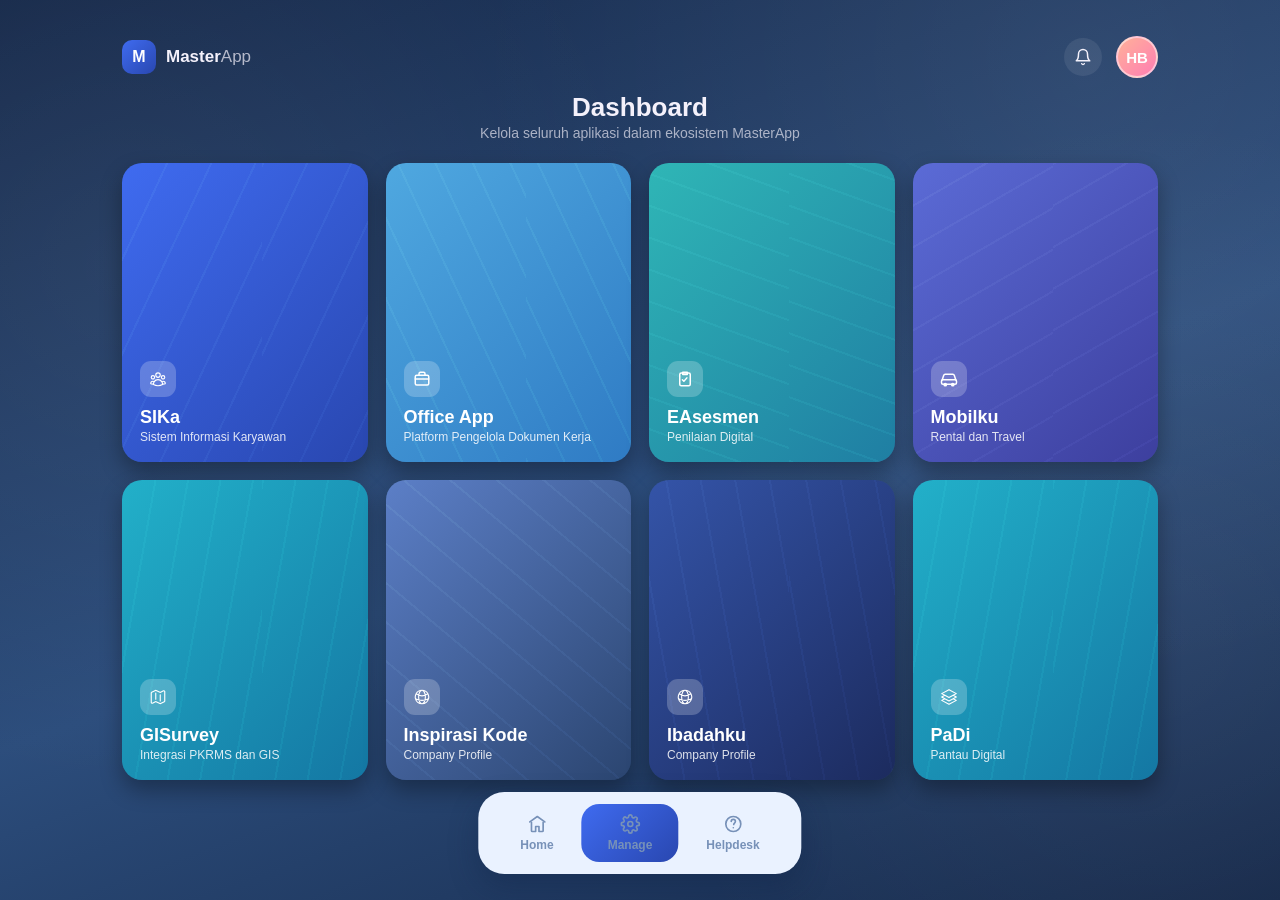
==== commit b4b4d794: "add layout login" ====
--- a/index.html
+++ b/index.html
@@ -1,39 +1,53 @@
 <!DOCTYPE html>
 <html lang="en">
+
 <head>
     <meta charset="UTF-8">
     <meta name="viewport" content="width=device-width, initial-scale=1.0">
     <title>Master App</title>
     <link rel="stylesheet" href="assets/style.css">
 </head>
+
 <body>
     <div class="app">
 
         <header>
             <div class="header-left">
                 <button class="icon-btn menu-toggle" aria-label="Menu">
-                    <svg viewBox="0 0 24 24" fill="none" stroke="currentColor" stroke-width="2" stroke-linecap="round"><line x1="3" y1="6" x2="21" y2="6"/><line x1="3" y1="12" x2="21" y2="12"/><line x1="3" y1="18" x2="21" y2="18"/></svg>
+                    <svg viewBox="0 0 24 24" fill="none" stroke="currentColor" stroke-width="2" stroke-linecap="round">
+                        <line x1="3" y1="6" x2="21" y2="6" />
+                        <line x1="3" y1="12" x2="21" y2="12" />
+                        <line x1="3" y1="18" x2="21" y2="18" />
+                    </svg>
                 </button>
                 <a href="#" class="brand">
-                    <span class="brand-mark">H</span>
-                    <span class="brand-name">Master <span>App</span></span></span>
+                    <span class="brand-mark">M</span>
+                    <span class="brand-name">Master<span>App</span></span></span>
                 </a>
             </div>
             <div class="header-right">
                 <button class="icon-btn" aria-label="Notifikasi">
-                    <svg viewBox="0 0 24 24" fill="none" stroke="currentColor" stroke-width="2" stroke-linecap="round" stroke-linejoin="round"><path d="M6 8a6 6 0 0 1 12 0c0 7 3 9 3 9H3s3-2 3-9"/><path d="M10.3 21a1.94 1.94 0 0 0 3.4 0"/></svg>
+                    <svg viewBox="0 0 24 24" fill="none" stroke="currentColor" stroke-width="2" stroke-linecap="round"
+                        stroke-linejoin="round">
+                        <path d="M6 8a6 6 0 0 1 12 0c0 7 3 9 3 9H3s3-2 3-9" />
+                        <path d="M10.3 21a1.94 1.94 0 0 0 3.4 0" />
+                    </svg>
                 </button>
                 <div class="avatar">HB</div>
             </div>
         </header>
 
         <h2 class="page-title">Dashboard</h2>
-        <p class="page-subtitle">Kelola seluruh aplikasi dalam ekosistem Master App</p>
+        <p class="page-subtitle">Kelola seluruh aplikasi dalam ekosistem MasterApp</p>
 
         <div class="stack">
             <a href="#" class="card app1">
                 <span class="card-body">
-                    <span class="card-icon"><svg xmlns="http://www.w3.org/2000/svg" fill="none" viewBox="0 0 24 24" stroke-width="1.5" stroke="currentColor" class="size-6"><path stroke-linecap="round" stroke-linejoin="round" d="M18 18.72a9.094 9.094 0 0 0 3.741-.479 3 3 0 0 0-4.682-2.72m.94 3.198.001.031c0 .225-.012.447-.037.666A11.944 11.944 0 0 1 12 21c-2.17 0-4.207-.576-5.963-1.584A6.062 6.062 0 0 1 6 18.719m12 0a5.971 5.971 0 0 0-.941-3.197m0 0A5.995 5.995 0 0 0 12 12.75a5.995 5.995 0 0 0-5.058 2.772m0 0a3 3 0 0 0-4.681 2.72 8.986 8.986 0 0 0 3.74.477m.94-3.197a5.971 5.971 0 0 0-.94 3.197M15 6.75a3 3 0 1 1-6 0 3 3 0 0 1 6 0Zm6 3a2.25 2.25 0 1 1-4.5 0 2.25 2.25 0 0 1 4.5 0Zm-13.5 0a2.25 2.25 0 1 1-4.5 0 2.25 2.25 0 0 1 4.5 0Z" /></svg></span>
+                    <span class="card-icon"><svg xmlns="http://www.w3.org/2000/svg" fill="none" viewBox="0 0 24 24"
+                            stroke-width="1.5" stroke="currentColor" class="size-6">
+                            <path stroke-linecap="round" stroke-linejoin="round"
+                                d="M18 18.72a9.094 9.094 0 0 0 3.741-.479 3 3 0 0 0-4.682-2.72m.94 3.198.001.031c0 .225-.012.447-.037.666A11.944 11.944 0 0 1 12 21c-2.17 0-4.207-.576-5.963-1.584A6.062 6.062 0 0 1 6 18.719m12 0a5.971 5.971 0 0 0-.941-3.197m0 0A5.995 5.995 0 0 0 12 12.75a5.995 5.995 0 0 0-5.058 2.772m0 0a3 3 0 0 0-4.681 2.72 8.986 8.986 0 0 0 3.74.477m.94-3.197a5.971 5.971 0 0 0-.94 3.197M15 6.75a3 3 0 1 1-6 0 3 3 0 0 1 6 0Zm6 3a2.25 2.25 0 1 1-4.5 0 2.25 2.25 0 0 1 4.5 0Zm-13.5 0a2.25 2.25 0 1 1-4.5 0 2.25 2.25 0 0 1 4.5 0Z" />
+                        </svg></span>
                     <span class="card-text">
                         <span class="card-title">SIKa</span>
                         <span class="card-sub">Sistem Informasi Karyawan</span>
@@ -42,7 +56,12 @@
             </a>
             <a href="#" class="card app2">
                 <span class="card-body">
-                    <span class="card-icon"><svg viewBox="0 0 24 24" fill="none" stroke="currentColor" stroke-width="2" stroke-linecap="round" stroke-linejoin="round"><rect x="3" y="7" width="18" height="13" rx="2"/><path d="M8 7V5a2 2 0 0 1 2-2h4a2 2 0 0 1 2 2v2"/><line x1="3" y1="12" x2="21" y2="12"/></svg></span>
+                    <span class="card-icon"><svg viewBox="0 0 24 24" fill="none" stroke="currentColor" stroke-width="2"
+                            stroke-linecap="round" stroke-linejoin="round">
+                            <rect x="3" y="7" width="18" height="13" rx="2" />
+                            <path d="M8 7V5a2 2 0 0 1 2-2h4a2 2 0 0 1 2 2v2" />
+                            <line x1="3" y1="12" x2="21" y2="12" />
+                        </svg></span>
                     <span class="card-text">
                         <span class="card-title">Office App</span>
                         <span class="card-sub">Platform Pengelola Dokumen Kerja</span>
@@ -51,7 +70,12 @@
             </a>
             <a href="#" class="card app3">
                 <span class="card-body">
-                    <span class="card-icon"><svg viewBox="0 0 24 24" fill="none" stroke="currentColor" stroke-width="2" stroke-linecap="round" stroke-linejoin="round"><rect x="5" y="4" width="14" height="17" rx="2"/><path d="M9 3h6v3H9z"/><path d="m8.5 13 2 2 4-4.5"/></svg></span>
+                    <span class="card-icon"><svg viewBox="0 0 24 24" fill="none" stroke="currentColor" stroke-width="2"
+                            stroke-linecap="round" stroke-linejoin="round">
+                            <rect x="5" y="4" width="14" height="17" rx="2" />
+                            <path d="M9 3h6v3H9z" />
+                            <path d="m8.5 13 2 2 4-4.5" />
+                        </svg></span>
                     <span class="card-text">
                         <span class="card-title">EAsesmen</span>
                         <span class="card-sub">Penilaian Digital</span>
@@ -60,7 +84,13 @@
             </a>
             <a href="#" class="card app4">
                 <span class="card-body">
-                    <span class="card-icon"><svg viewBox="0 0 24 24" fill="none" stroke="currentColor" stroke-width="2" stroke-linecap="round" stroke-linejoin="round"><path d="M3 13l2-6a2 2 0 0 1 2-1.4h10A2 2 0 0 1 19 7l2 6"/><rect x="2" y="13" width="20" height="6" rx="2"/><circle cx="7" cy="19.5" r="1.5"/><circle cx="17" cy="19.5" r="1.5"/></svg></span>
+                    <span class="card-icon"><svg viewBox="0 0 24 24" fill="none" stroke="currentColor" stroke-width="2"
+                            stroke-linecap="round" stroke-linejoin="round">
+                            <path d="M3 13l2-6a2 2 0 0 1 2-1.4h10A2 2 0 0 1 19 7l2 6" />
+                            <rect x="2" y="13" width="20" height="6" rx="2" />
+                            <circle cx="7" cy="19.5" r="1.5" />
+                            <circle cx="17" cy="19.5" r="1.5" />
+                        </svg></span>
                     <span class="card-text">
                         <span class="card-title">Mobilku</span>
                         <span class="card-sub">Rental dan Travel</span>
@@ -69,7 +99,11 @@
             </a>
             <a href="#" class="card app5">
                 <span class="card-body">
-                    <span class="card-icon"><svg xmlns="http://www.w3.org/2000/svg" fill="none" viewBox="0 0 24 24" stroke-width="1.5" stroke="currentColor" class="size-6"><path stroke-linecap="round" stroke-linejoin="round" d="M9 6.75V15m6-6v8.25m.503 3.498 4.875-2.437c.381-.19.622-.58.622-1.006V4.82c0-.836-.88-1.38-1.628-1.006l-3.869 1.934c-.317.159-.69.159-1.006 0L9.503 3.252a1.125 1.125 0 0 0-1.006 0L3.622 5.689C3.24 5.88 3 6.27 3 6.695V19.18c0 .836.88 1.38 1.628 1.006l3.869-1.934c.317-.159.69-.159 1.006 0l4.994 2.497c.317.158.69.158 1.006 0Z" /></svg></span>
+                    <span class="card-icon"><svg xmlns="http://www.w3.org/2000/svg" fill="none" viewBox="0 0 24 24"
+                            stroke-width="1.5" stroke="currentColor" class="size-6">
+                            <path stroke-linecap="round" stroke-linejoin="round"
+                                d="M9 6.75V15m6-6v8.25m.503 3.498 4.875-2.437c.381-.19.622-.58.622-1.006V4.82c0-.836-.88-1.38-1.628-1.006l-3.869 1.934c-.317.159-.69.159-1.006 0L9.503 3.252a1.125 1.125 0 0 0-1.006 0L3.622 5.689C3.24 5.88 3 6.27 3 6.695V19.18c0 .836.88 1.38 1.628 1.006l3.869-1.934c.317-.159.69-.159 1.006 0l4.994 2.497c.317.158.69.158 1.006 0Z" />
+                        </svg></span>
                     <span class="card-text">
                         <span class="card-title">GISurvey</span>
                         <span class="card-sub">Integrasi PKRMS dan GIS</span>
@@ -78,7 +112,11 @@
             </a>
             <a href="#" class="card app6">
                 <span class="card-body">
-                    <span class="card-icon"><svg xmlns="http://www.w3.org/2000/svg" fill="none" viewBox="0 0 24 24" stroke-width="1.5" stroke="currentColor" class="size-6"><path stroke-linecap="round" stroke-linejoin="round" d="M12 21a9.004 9.004 0 0 0 8.716-6.747M12 21a9.004 9.004 0 0 1-8.716-6.747M12 21c2.485 0 4.5-4.03 4.5-9S14.485 3 12 3m0 18c-2.485 0-4.5-4.03-4.5-9S9.515 3 12 3m0 0a8.997 8.997 0 0 1 7.843 4.582M12 3a8.997 8.997 0 0 0-7.843 4.582m15.686 0A11.953 11.953 0 0 1 12 10.5c-2.998 0-5.74-1.1-7.843-2.918m15.686 0A8.959 8.959 0 0 1 21 12c0 .778-.099 1.533-.284 2.253m0 0A17.919 17.919 0 0 1 12 16.5c-3.162 0-6.133-.815-8.716-2.247m0 0A9.015 9.015 0 0 1 3 12c0-1.605.42-3.113 1.157-4.418" /></svg></span>
+                    <span class="card-icon"><svg xmlns="http://www.w3.org/2000/svg" fill="none" viewBox="0 0 24 24"
+                            stroke-width="1.5" stroke="currentColor" class="size-6">
+                            <path stroke-linecap="round" stroke-linejoin="round"
+                                d="M12 21a9.004 9.004 0 0 0 8.716-6.747M12 21a9.004 9.004 0 0 1-8.716-6.747M12 21c2.485 0 4.5-4.03 4.5-9S14.485 3 12 3m0 18c-2.485 0-4.5-4.03-4.5-9S9.515 3 12 3m0 0a8.997 8.997 0 0 1 7.843 4.582M12 3a8.997 8.997 0 0 0-7.843 4.582m15.686 0A11.953 11.953 0 0 1 12 10.5c-2.998 0-5.74-1.1-7.843-2.918m15.686 0A8.959 8.959 0 0 1 21 12c0 .778-.099 1.533-.284 2.253m0 0A17.919 17.919 0 0 1 12 16.5c-3.162 0-6.133-.815-8.716-2.247m0 0A9.015 9.015 0 0 1 3 12c0-1.605.42-3.113 1.157-4.418" />
+                        </svg></span>
                     <span class="card-text">
                         <span class="card-title">Inspirasi Kode</span>
                         <span class="card-sub">Company Profile</span>
@@ -87,7 +125,11 @@
             </a>
             <a href="#" class="card app7">
                 <span class="card-body">
-                    <span class="card-icon"><svg xmlns="http://www.w3.org/2000/svg" fill="none" viewBox="0 0 24 24" stroke-width="1.5" stroke="currentColor" class="size-6"><path stroke-linecap="round" stroke-linejoin="round" d="M12 21a9.004 9.004 0 0 0 8.716-6.747M12 21a9.004 9.004 0 0 1-8.716-6.747M12 21c2.485 0 4.5-4.03 4.5-9S14.485 3 12 3m0 18c-2.485 0-4.5-4.03-4.5-9S9.515 3 12 3m0 0a8.997 8.997 0 0 1 7.843 4.582M12 3a8.997 8.997 0 0 0-7.843 4.582m15.686 0A11.953 11.953 0 0 1 12 10.5c-2.998 0-5.74-1.1-7.843-2.918m15.686 0A8.959 8.959 0 0 1 21 12c0 .778-.099 1.533-.284 2.253m0 0A17.919 17.919 0 0 1 12 16.5c-3.162 0-6.133-.815-8.716-2.247m0 0A9.015 9.015 0 0 1 3 12c0-1.605.42-3.113 1.157-4.418" /></svg></span>
+                    <span class="card-icon"><svg xmlns="http://www.w3.org/2000/svg" fill="none" viewBox="0 0 24 24"
+                            stroke-width="1.5" stroke="currentColor" class="size-6">
+                            <path stroke-linecap="round" stroke-linejoin="round"
+                                d="M12 21a9.004 9.004 0 0 0 8.716-6.747M12 21a9.004 9.004 0 0 1-8.716-6.747M12 21c2.485 0 4.5-4.03 4.5-9S14.485 3 12 3m0 18c-2.485 0-4.5-4.03-4.5-9S9.515 3 12 3m0 0a8.997 8.997 0 0 1 7.843 4.582M12 3a8.997 8.997 0 0 0-7.843 4.582m15.686 0A11.953 11.953 0 0 1 12 10.5c-2.998 0-5.74-1.1-7.843-2.918m15.686 0A8.959 8.959 0 0 1 21 12c0 .778-.099 1.533-.284 2.253m0 0A17.919 17.919 0 0 1 12 16.5c-3.162 0-6.133-.815-8.716-2.247m0 0A9.015 9.015 0 0 1 3 12c0-1.605.42-3.113 1.157-4.418" />
+                        </svg></span>
                     <span class="card-text">
                         <span class="card-title">Ibadahku</span>
                         <span class="card-sub">Company Profile</span>
@@ -96,7 +138,11 @@
             </a>
             <a href="#" class="card app8">
                 <span class="card-body">
-                    <span class="card-icon"><svg xmlns="http://www.w3.org/2000/svg" fill="none" viewBox="0 0 24 24" stroke-width="1.5" stroke="currentColor" class="size-6"><path stroke-linecap="round" stroke-linejoin="round" d="M6.429 9.75 2.25 12l4.179 2.25m0-4.5 5.571 3 5.571-3m-11.142 0L2.25 7.5 12 2.25l9.75 5.25-4.179 2.25m0 0L21.75 12l-4.179 2.25m0 0 4.179 2.25L12 21.75 2.25 16.5l4.179-2.25m11.142 0-5.571 3-5.571-3" /></svg></span>
+                    <span class="card-icon"><svg xmlns="http://www.w3.org/2000/svg" fill="none" viewBox="0 0 24 24"
+                            stroke-width="1.5" stroke="currentColor" class="size-6">
+                            <path stroke-linecap="round" stroke-linejoin="round"
+                                d="M6.429 9.75 2.25 12l4.179 2.25m0-4.5 5.571 3 5.571-3m-11.142 0L2.25 7.5 12 2.25l9.75 5.25-4.179 2.25m0 0L21.75 12l-4.179 2.25m0 0 4.179 2.25L12 21.75 2.25 16.5l4.179-2.25m11.142 0-5.571 3-5.571-3" />
+                        </svg></span>
                     <span class="card-text">
                         <span class="card-title">PaDi</span>
                         <span class="card-sub">Pantau Digital</span>
@@ -109,17 +155,32 @@
 
     <nav class="bottom-nav">
         <a href="#" class="nav-link">
-            <svg viewBox="0 0 24 24" fill="none" stroke="currentColor" stroke-width="2" stroke-linecap="round" stroke-linejoin="round"><path d="M3 9.5 12 3l9 6.5"/><path d="M5 10v10a1 1 0 0 0 1 1h4v-6h4v6h4a1 1 0 0 0 1-1V10"/></svg>
+            <svg viewBox="0 0 24 24" fill="none" stroke="currentColor" stroke-width="2" stroke-linecap="round"
+                stroke-linejoin="round">
+                <path d="M3 9.5 12 3l9 6.5" />
+                <path d="M5 10v10a1 1 0 0 0 1 1h4v-6h4v6h4a1 1 0 0 0 1-1V10" />
+            </svg>
             Home
         </a>
         <a href="#" class="nav-link active">
-            <svg viewBox="0 0 24 24" fill="none" stroke="currentColor" stroke-width="2" stroke-linecap="round" stroke-linejoin="round"><circle cx="12" cy="12" r="3"/><path d="M19.4 15a1.65 1.65 0 0 0 .33 1.82l.06.06a2 2 0 1 1-2.83 2.83l-.06-.06a1.65 1.65 0 0 0-1.82-.33 1.65 1.65 0 0 0-1 1.51V21a2 2 0 0 1-4 0v-.09A1.65 1.65 0 0 0 9 19.4a1.65 1.65 0 0 0-1.82.33l-.06.06a2 2 0 1 1-2.83-2.83l.06-.06A1.65 1.65 0 0 0 4.6 15a1.65 1.65 0 0 0-1.51-1H3a2 2 0 0 1 0-4h.09A1.65 1.65 0 0 0 4.6 9a1.65 1.65 0 0 0-.33-1.82l-.06-.06a2 2 0 1 1 2.83-2.83l.06.06A1.65 1.65 0 0 0 9 4.6a1.65 1.65 0 0 0 1-1.51V3a2 2 0 0 1 4 0v.09a1.65 1.65 0 0 0 1 1.51 1.65 1.65 0 0 0 1.82-.33l.06-.06a2 2 0 1 1 2.83 2.83l-.06.06A1.65 1.65 0 0 0 19.4 9a1.65 1.65 0 0 0 1.51 1H21a2 2 0 0 1 0 4h-.09a1.65 1.65 0 0 0-1.51 1Z"/></svg>
+            <svg viewBox="0 0 24 24" fill="none" stroke="currentColor" stroke-width="2" stroke-linecap="round"
+                stroke-linejoin="round">
+                <circle cx="12" cy="12" r="3" />
+                <path
+                    d="M19.4 15a1.65 1.65 0 0 0 .33 1.82l.06.06a2 2 0 1 1-2.83 2.83l-.06-.06a1.65 1.65 0 0 0-1.82-.33 1.65 1.65 0 0 0-1 1.51V21a2 2 0 0 1-4 0v-.09A1.65 1.65 0 0 0 9 19.4a1.65 1.65 0 0 0-1.82.33l-.06.06a2 2 0 1 1-2.83-2.83l.06-.06A1.65 1.65 0 0 0 4.6 15a1.65 1.65 0 0 0-1.51-1H3a2 2 0 0 1 0-4h.09A1.65 1.65 0 0 0 4.6 9a1.65 1.65 0 0 0-.33-1.82l-.06-.06a2 2 0 1 1 2.83-2.83l.06.06A1.65 1.65 0 0 0 9 4.6a1.65 1.65 0 0 0 1-1.51V3a2 2 0 0 1 4 0v.09a1.65 1.65 0 0 0 1 1.51 1.65 1.65 0 0 0 1.82-.33l.06-.06a2 2 0 1 1 2.83 2.83l-.06.06A1.65 1.65 0 0 0 19.4 9a1.65 1.65 0 0 0 1.51 1H21a2 2 0 0 1 0 4h-.09a1.65 1.65 0 0 0-1.51 1Z" />
+            </svg>
             Manage
         </a>
         <a href="#" class="nav-link">
-            <svg viewBox="0 0 24 24" fill="none" stroke="currentColor" stroke-width="2" stroke-linecap="round" stroke-linejoin="round"><circle cx="12" cy="12" r="9"/><path d="M9.5 9a2.5 2.5 0 0 1 5 0c0 1.7-2 2-2 3.5"/><line x1="12" y1="16.5" x2="12" y2="16.5"/></svg>
+            <svg viewBox="0 0 24 24" fill="none" stroke="currentColor" stroke-width="2" stroke-linecap="round"
+                stroke-linejoin="round">
+                <circle cx="12" cy="12" r="9" />
+                <path d="M9.5 9a2.5 2.5 0 0 1 5 0c0 1.7-2 2-2 3.5" />
+                <line x1="12" y1="16.5" x2="12" y2="16.5" />
+            </svg>
             Helpdesk
         </a>
     </nav>
 </body>
+
 </html>
--- a/assets/style.css
+++ b/assets/style.css
@@ -292,4 +292,252 @@
 
 @media (min-width: 1300px) {
     .app {max-width: 1280px;}
+}
+
+/* --- LOGIN PAGE STYLES --- */
+:root {
+  --blue: #3f6bf0;
+  --blue-dark: #2947b0;
+  --text-dark: #1c2536;
+  --text-muted: #6b7488;
+  --border: #dfe3ec;
+}
+
+body.login-page {
+  min-height: 100vh;
+  background: #ffffff;
+  color: var(--text-dark);
+  display: block; /* override default flex */
+  padding: 0;
+}
+
+.login-page .page {
+  min-height: 100vh;
+  display: flex;
+}
+
+/* ---------- LEFT: BRAND / ILLUSTRATION ---------- */
+.login-page .hero {
+  flex: 1.1;
+  position: relative;
+  padding: 40px 48px;
+  display: flex;
+  flex-direction: row;
+  align-items: center;
+  gap: 28px;
+  text-align: left;
+  border-right: 1px solid var(--border);
+  overflow: hidden;
+}
+.login-page .login-brand {
+  display: flex;
+  align-items: center;
+  gap: 10px;
+}
+.login-page .login-brand-mark {
+  width: 44px; height: 44px;
+  border-radius: 13px;
+  background: linear-gradient(135deg, var(--blue), var(--blue-dark));
+  display: flex; align-items: center; justify-content: center;
+  font-weight: 800; font-size: 20px; color: #fff;
+}
+.login-page .login-brand-name { font-weight: 800; font-size: 21px; color: var(--text-dark); }
+.login-page .login-brand-name span { font-weight: 400; color: var(--text-muted); }
+
+.login-page .headline {
+  font-size: 40px;
+  font-weight: 800;
+  line-height: 1.18;
+  max-width: 340px;
+  flex-shrink: 0;
+}
+.login-page .headline .accent { color: var(--blue); }
+
+/* decorative floating illustration */
+.login-page .illustration {
+  position: relative;
+  flex: 1;
+  min-height: 340px;
+}
+.login-page .float-card {
+  position: absolute;
+  border-radius: 22px;
+  box-shadow: 0 18px 34px rgba(30,50,100,0.14);
+  background: #fff;
+  border: 1px solid var(--border);
+}
+.login-page .fc1 { top: 10px; left: 20px; width: 190px; height: 230px; background: linear-gradient(160deg, #eaf2ff, #d7e6ff); padding: 16px; }
+.login-page .fc1 .bar { height: 6px; border-radius: 4px; background: #c3d6f7; margin-bottom: 10px; }
+.login-page .fc1 .bar.short { width: 60%; }
+.login-page .fc1 .dot-row { display: flex; gap: 6px; margin-top: 14px; }
+.login-page .fc1 .dot { width: 8px; height: 8px; border-radius: 50%; background: var(--blue); opacity: .6; }
+
+.login-page .fc2 { top: 60px; left: 190px; width: 180px; height: 270px; background: linear-gradient(160deg, var(--blue), var(--blue-dark)); padding: 16px; color: #fff; }
+.login-page .fc2 .chip { background: rgba(255,255,255,.25); border-radius: 20px; padding: 5px 10px; font-size: 11px; display: inline-block; margin-bottom: 16px; }
+.login-page .fc2 .big-icon {
+  width: 46px; height: 46px; border-radius: 14px;
+  background: rgba(255,255,255,.22);
+  display: flex; align-items: center; justify-content: center;
+  margin-bottom: 14px;
+  font-weight: 800; font-size: 20px; color: #fff;
+}
+.login-page .fc2 .line { height: 6px; border-radius: 4px; background: rgba(255,255,255,.35); margin-bottom: 8px; }
+.login-page .fc2 .line.w60 { width: 60%; }
+
+.login-page .connector-lines {
+  position: absolute;
+  top: 0; left: 0;
+  width: 100%; height: 100%;
+  pointer-events: none;
+  z-index: 0;
+}
+.login-page .float-card, .login-page .badge-avatar, .login-page .badge-check, .login-page .badge-bell { z-index: 1; }
+
+.login-page .fc3 { top: 250px; left: 40px; width: 150px; height: 120px; padding: 14px; }
+.login-page .fc3 .tag { width: 26px; height: 26px; border-radius: 8px; background: #ffe1a8; display: flex; align-items: center; justify-content: center; margin-bottom: 10px; }
+.login-page .fc3 .line { height: 6px; border-radius: 4px; background: #e7ebf3; margin-bottom: 7px; }
+.login-page .fc3 .line.w70 { width: 70%; }
+
+.login-page .badge-avatar {
+  position: absolute; top: 270px; left: 170px;
+  width: 64px; height: 64px; border-radius: 50%;
+  background: linear-gradient(135deg, #ffb199, #ff7eb3);
+  border: 4px solid #fff;
+  box-shadow: 0 8px 20px rgba(30,50,100,.18);
+  display: flex; align-items: center; justify-content: center;
+  color: #fff; font-weight: 800; font-size: 18px;
+}
+.login-page .badge-check {
+  position: absolute; top: 16px; left: 190px;
+  width: 40px; height: 40px; border-radius: 50%;
+  background: #22c55e; color: #fff;
+  display: flex; align-items: center; justify-content: center;
+  box-shadow: 0 8px 18px rgba(30,50,100,.2);
+}
+.login-page .badge-bell {
+  position: absolute; top: 200px; left: 230px;
+  background: #fff; border: 1px solid var(--border);
+  border-radius: 14px;
+  padding: 8px 12px;
+  display: flex; align-items: center; gap: 8px;
+  font-size: 12px; font-weight: 700; color: var(--text-dark);
+  box-shadow: 0 10px 24px rgba(30,50,100,.14);
+}
+.login-page .badge-bell svg { width: 16px; height: 16px; color: var(--blue); }
+
+/* ---------- RIGHT: FORM ---------- */
+.login-page .form-panel {
+  flex: 0.85;
+  min-width: 380px;
+  display: flex;
+  align-items: center;
+  justify-content: center;
+  padding: 40px;
+}
+.login-page .form-wrap { width: 100%; max-width: 360px; }
+.login-page .form-wrap h1 { font-size: 20px; font-weight: 800; margin-bottom: 22px; }
+
+.login-page form { display: flex; flex-direction: column; gap: 14px; }
+.login-page .field input {
+  width: 100%;
+  border: 1px solid var(--border);
+  border-radius: 10px;
+  padding: 14px 16px;
+  font-size: 14px;
+  font-family: inherit;
+  color: var(--text-dark);
+  outline: none;
+  transition: border-color .2s ease, box-shadow .2s ease;
+}
+.login-page .field input::placeholder { color: #9aa2b1; }
+.login-page .field input:focus { border-color: var(--blue); box-shadow: 0 0 0 3px rgba(63,107,240,0.15); }
+
+.login-page .btn-primary {
+  margin-top: 4px;
+  border: none;
+  border-radius: 24px;
+  padding: 14px;
+  font-size: 15px;
+  font-weight: 700;
+  font-family: inherit;
+  color: #fff;
+  background: linear-gradient(135deg, var(--blue), var(--blue-dark));
+  cursor: pointer;
+  transition: transform .2s ease, box-shadow .2s ease;
+}
+.login-page .btn-primary:hover { transform: translateY(-1px); box-shadow: 0 10px 22px rgba(63,107,240,.3); }
+
+.login-page .forgot {
+  display: block;
+  text-align: center;
+  font-size: 13px;
+  color: var(--blue-dark);
+  text-decoration: none;
+  font-weight: 600;
+  margin-top: 6px;
+}
+.login-page .forgot:hover { text-decoration: underline; }
+
+.login-page hr.sep {
+  border: none;
+  border-top: 1px solid var(--border);
+  margin: 22px 0;
+}
+
+.login-page .btn-outline {
+  width: 100%;
+  border: 1px solid var(--blue);
+  border-radius: 24px;
+  padding: 13px;
+  font-size: 14px;
+  font-weight: 700;
+  font-family: inherit;
+  color: var(--blue-dark);
+  background: #fff;
+  cursor: pointer;
+  transition: .2s ease;
+}
+.login-page .btn-outline:hover { background: #eef3ff; }
+
+.login-page .divider {
+  display: flex; align-items: center; gap: 10px;
+  margin: 18px 0;
+  color: #9aa2b1; font-size: 12px;
+}
+.login-page .divider::before, .login-page .divider::after { content: ""; flex: 1; height: 1px; background: var(--border); }
+
+.login-page .btn-google {
+  display: flex; align-items: center; justify-content: center; gap: 10px;
+  width: 100%;
+  border: 1px solid var(--border);
+  border-radius: 24px;
+  padding: 12px;
+  font-size: 14px; font-weight: 700; font-family: inherit;
+  color: var(--text-dark);
+  background: #fff;
+  cursor: pointer;
+  transition: .2s ease;
+}
+.login-page .btn-google:hover { background: #f7f9fc; }
+.login-page .btn-google svg { width: 18px; height: 18px; }
+
+.login-page .form-wrap .login-brand {
+  justify-content: center;
+  margin-bottom: 26px;
+}
+
+/* ---------- MOBILE ---------- */
+@media (max-width: 900px) {
+  .login-page .page { flex-direction: column; }
+  .login-page .hero {
+    border-right: none;
+    border-bottom: 1px solid var(--border);
+    padding: 28px 24px 24px;
+    flex: none;
+    flex-direction: column;
+    text-align: center;
+  }
+  .login-page .headline { display: none; }
+  .login-page .illustration { display: none; }
+  .login-page .form-panel { min-width: 0; padding: 32px 24px 48px; }
 }
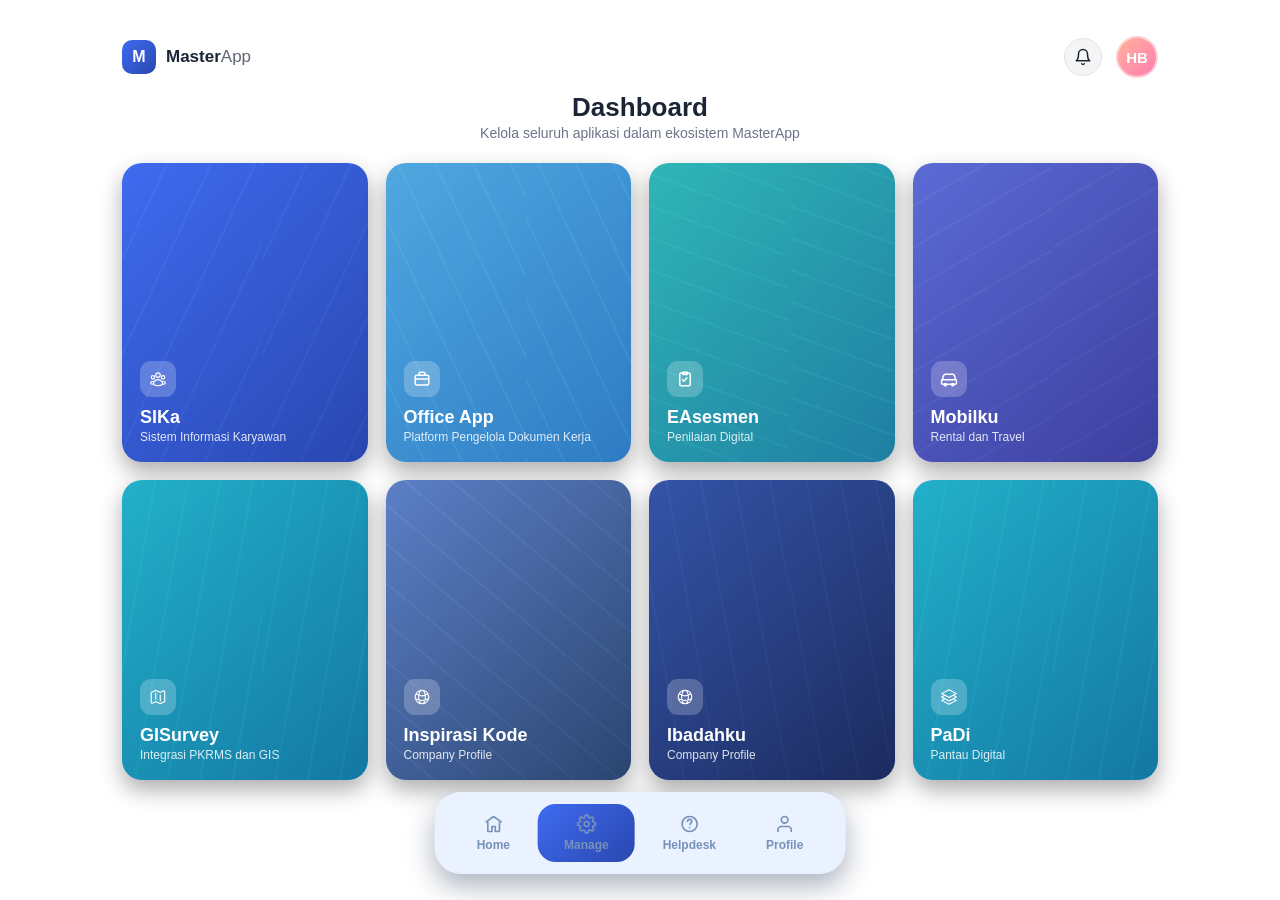
==== commit 82394d2f: "add layout profile" ====
--- a/index.html
+++ b/index.html
@@ -33,7 +33,32 @@
                         <path d="M10.3 21a1.94 1.94 0 0 0 3.4 0" />
                     </svg>
                 </button>
-                <div class="avatar">HB</div>
+                <div class="avatar-wrap">
+                    <div class="avatar" id="avatarBtn" aria-label="Profil">HB</div>
+                    <div class="avatar-dropdown" id="avatarDropdown">
+                        <div class="dropdown-header">
+                            <div class="d-name">Hasan Basri</div>
+                            <div class="d-email">heyhasanbasri@gmail.com</div>
+                        </div>
+                        <a href="profile.html" class="dropdown-item">
+                            <svg viewBox="0 0 24 24" fill="none" stroke="currentColor" stroke-width="2"
+                                stroke-linecap="round" stroke-linejoin="round">
+                                <path d="M20 21v-2a4 4 0 0 0-4-4H8a4 4 0 0 0-4 4v2" />
+                                <circle cx="12" cy="7" r="4" />
+                            </svg>
+                            Profil Saya
+                        </a>
+                        <a href="login.html" class="dropdown-item danger">
+                            <svg viewBox="0 0 24 24" fill="none" stroke="currentColor" stroke-width="2"
+                                stroke-linecap="round" stroke-linejoin="round">
+                                <path d="M9 21H5a2 2 0 0 1-2-2V5a2 2 0 0 1 2-2h4" />
+                                <polyline points="16 17 21 12 16 7" />
+                                <line x1="21" y1="12" x2="9" y2="12" />
+                            </svg>
+                            Logout
+                        </a>
+                    </div>
+                </div>
             </div>
         </header>
 
@@ -180,7 +205,27 @@
             </svg>
             Helpdesk
         </a>
+        <a href="profile.html" class="nav-link">
+            <svg viewBox="0 0 24 24" fill="none" stroke="currentColor" stroke-width="2" stroke-linecap="round"
+                stroke-linejoin="round">
+                <path d="M20 21v-2a4 4 0 0 0-4-4H8a4 4 0 0 0-4 4v2" />
+                <circle cx="12" cy="7" r="4" />
+            </svg>
+            Profile
+        </a>
     </nav>
+
+    <script>
+        const avatarBtn = document.getElementById('avatarBtn');
+        const dropdown = document.getElementById('avatarDropdown');
+        avatarBtn.addEventListener('click', (e) => {
+            e.stopPropagation();
+            dropdown.classList.toggle('open');
+        });
+        document.addEventListener('click', () => {
+            dropdown.classList.remove('open');
+        });
+    </script>
 </body>
 
 </html>
--- a/assets/style.css
+++ b/assets/style.css
@@ -1,300 +1,577 @@
 :root {
-    --bg-deep: #16294a;
-    --bg-mid: #2c4d7c;
-    --text-light: #f4f1fb;
-    --nav-active: #3b5bfd;
-}
-
-* {margin: 0; box-sizing: border-box;}
-html, body {height: 100%; font-family: Arial, Helvetica, sans-serif;}
-
+  --bg-deep: #16294a;
+  --bg-mid: #2c4d7c;
+  --text-light: #f4f1fb;
+  --nav-active: #3b5bfd;
+}
+
+* {
+  margin: 0;
+  box-sizing: border-box;
+}
+
+html,
 body {
-    min-height: 100vh;
-    background: 
-        radial-gradient(circle at 85% 8%, rgba(255,255,255,0.06) 0%, transparent 45%),
-        radial-gradient(circle at 10% 30%, rgba(255,255,255,0.05) 0%, transparent 40%),
-        radial-gradient(circle at 90% 70%, rgba(255,255,255,0.05) 0%, transparent 40%),
-        linear-gradient(160deg, var(--bg-deep) 0%, var(--bg-mid) 55%, var(--bg-deep) 100%);
-    color: var(--text-light);
-    display: flex;
-    justify-content: center;
-    padding: 0;
+  height: 100%;
+  font-family: Arial, Helvetica, sans-serif;
+}
+
+body {
+  min-height: 100vh;
+  background: #ffffff;
+  color: var(--text-dark, #1c2536);
+  display: flex;
+  justify-content: center;
+  padding: 0;
 }
 
 .app {
-    width: 100%;
-    max-width: 430px;
-    min-height: 100vh;
-    position: relative;
-    padding: 24px 20px 130px;
-    display: flex;
-    flex-direction: column;
+  width: 100%;
+  max-width: 430px;
+  min-height: 100vh;
+  position: relative;
+  padding: 24px 20px 130px;
+  display: flex;
+  flex-direction: column;
 }
 
 /* --- header --- */
 header {
-    display: flex;
-    align-items: center;
-    justify-content: space-between;
-    margin-bottom: 28px;
-}
-.header-left {display: flex; align-items: center; gap: 10px;}
+  display: flex;
+  align-items: center;
+  justify-content: space-between;
+  margin-bottom: 28px;
+}
+
+.header-left {
+  display: flex;
+  align-items: center;
+  gap: 10px;
+}
+
 .brand {
-    display: none;
-    align-items: center;
-    gap: 10px;
-    text-decoration: none;
-    color: var(--text-light);
-}
+  display: flex;
+  align-items: center;
+  gap: 10px;
+  text-decoration: none;
+  color: var(--text-dark, #1c2536);
+}
+
 .brand-mark {
-    width: 34px;
-    height: 34px;
-    border-radius: 10px;
-    background: linear-gradient(135deg,#3f6bf0 0%, #2947b0 100%);
-    display: flex;
-    align-items: center;
-    justify-content: center;
-    font-weight: 800;
-    font-size: 16px;
-    color: #fff;
-}
-.brand-name {font-weight: 800; font-size: 17px;}
-.brand-name span {font-weight: 400; opacity: 0.7;}
+  width: 34px;
+  height: 34px;
+  border-radius: 10px;
+  background: linear-gradient(135deg, #3f6bf0 0%, #2947b0 100%);
+  display: flex;
+  align-items: center;
+  justify-content: center;
+  font-weight: 800;
+  font-size: 16px;
+  color: #fff;
+}
+
+.brand-name {
+  font-weight: 800;
+  font-size: 17px;
+}
+
+.brand-name span {
+  font-weight: 400;
+  opacity: 0.7;
+}
+
 .icon-btn {
-    width: 38px;
-    height: 38px;
-    border-radius: 50%;
-    background: rgba(255,255,255,0.08);
-    display: flex;
-    align-items: center;
-    justify-content: center;
-    color: var(--text-light);
-    border: none;
-    cursor: pointer;
-}
-.icon-btn svg {width: 18px; height: 18px;}
-.header-right {display: flex; align-items: center; gap: 14px;}
+  width: 38px;
+  height: 38px;
+  border-radius: 50%;
+  background: rgba(0, 0, 0, 0.04);
+  display: flex;
+  align-items: center;
+  justify-content: center;
+  color: var(--text-dark, #1c2536);
+  border: 1px solid var(--border, #dfe3ec);
+  cursor: pointer;
+}
+
+.icon-btn svg {
+  width: 18px;
+  height: 18px;
+}
+
+.header-right {
+  display: flex;
+  align-items: center;
+  gap: 14px;
+}
+
 .avatar {
-    width: 42px;
-    height: 42px;
-    border-radius: 50%;
-    background: linear-gradient(135deg,#ffb199,#ff7eb3);
-    display: flex;
-    align-items: center;
-    justify-content: center;
-    border: 2px solid rgba(255,255,255,0.5);
-    color: #fff;
-    font-weight: 700;
-    font-size: 15px;
+  width: 42px;
+  height: 42px;
+  border-radius: 50%;
+  background: linear-gradient(135deg, #ffb199, #ff7eb3);
+  display: flex;
+  align-items: center;
+  justify-content: center;
+  border: 2px solid rgba(255, 255, 255, 0.5);
+  color: #fff;
+  font-weight: 700;
+  font-size: 15px;
 }
 
 /* --- dashboard --- */
 .stack {
-    position: relative;
-    display: flex;
-    flex-direction: column;
-    flex: 1;
-    margin-bottom: 1%;
-}
+  position: relative;
+  display: flex;
+  flex-direction: column;
+  flex: 1;
+  margin-bottom: 1%;
+}
+
 .card {
-    position: relative;
-    border-radius: 24px;
-    padding: 16px 20px;
-    min-height: 92px;
-    display: flex;
-    align-items: flex-start;
-    color: #fff;
-    font-weight: 700;
-    font-size: 22px;
-    overflow: hidden;
-    box-shadow: 0 10px 22px rgba(0, 0, 0, 0.32);
-    isolation: isolate;
-    text-decoration: none;
-    cursor: pointer;
-}
+  position: relative;
+  border-radius: 24px;
+  padding: 16px 20px;
+  min-height: 92px;
+  display: flex;
+  align-items: flex-start;
+  color: #fff;
+  font-weight: 700;
+  font-size: 22px;
+  overflow: hidden;
+  box-shadow: 0 10px 22px rgba(0, 0, 0, 0.32);
+  isolation: isolate;
+  text-decoration: none;
+  cursor: pointer;
+}
+
 .card::before {
-    content: "";
-    position: absolute;
-    inset: 0;
-    background-image: var(--pattern);
-    background-size: 140px;
-    opacity: 0.18;
-    mix-blend-mode: overlay;
-    z-index: -1;
-}
-.card span {position: relative;}
+  content: "";
+  position: absolute;
+  inset: 0;
+  background-image: var(--pattern);
+  background-size: 140px;
+  opacity: 0.18;
+  mix-blend-mode: overlay;
+  z-index: -1;
+}
+
+.card span {
+  position: relative;
+}
+
 .card-body {
-    display: flex;
-    flex-direction: row;
-    align-items: center;
-    gap: 12px;
-}
+  display: flex;
+  flex-direction: row;
+  align-items: center;
+  gap: 12px;
+}
+
 .card-icon {
-    width: 36px;
-    height: 36px;
-    border-radius: 11px;
-    background:rgba(255,255,255,0.22);
-    display: flex;
-    align-items: center;
-    justify-content: center;
-    flex-shrink: 0;
-}
-.card-icon svg {width: 18px; height: 18px; color: #fff;}
-.card-text {display: flex; flex-direction: column; gap: 2px;}
-.card-title {font-size: 18px; font-weight: 700;}
-.card-sub {font-size: 12px; font-weight: 500; opacity: 0.85;}
+  width: 36px;
+  height: 36px;
+  border-radius: 11px;
+  background: rgba(255, 255, 255, 0.22);
+  display: flex;
+  align-items: center;
+  justify-content: center;
+  flex-shrink: 0;
+}
+
+.card-icon svg {
+  width: 18px;
+  height: 18px;
+  color: #fff;
+}
+
+.card-text {
+  display: flex;
+  flex-direction: column;
+  gap: 2px;
+}
+
+.card-title {
+  font-size: 18px;
+  font-weight: 700;
+}
+
+.card-sub {
+  font-size: 12px;
+  font-weight: 500;
+  opacity: 0.85;
+}
+
 .card.app1 {
-    background: linear-gradient(135deg,#3f6bf0 0%, #2947b0 100%);
-    --pattern: repeating-linear-gradient(115deg, rgba(255,255,255,0.5) 0 2px, transparent 2px 40px);
-    width: 100%;
-    z-index: 1;
-}
+  background: linear-gradient(135deg, #3f6bf0 0%, #2947b0 100%);
+  --pattern: repeating-linear-gradient(115deg, rgba(255, 255, 255, 0.5) 0 2px, transparent 2px 40px);
+  width: 100%;
+  z-index: 1;
+}
+
 .card.app2 {
-    background: linear-gradient(135deg,#4fa8e0 0%, #2f7bc4 100%);
-    --pattern: repeating-linear-gradient(65deg, rgba(255,255,255,0.45) 0 2px, transparent 2px 34px);
-    width: 94%;
-    margin-top: -34px;
-    z-index: 2;
-}
+  background: linear-gradient(135deg, #4fa8e0 0%, #2f7bc4 100%);
+  --pattern: repeating-linear-gradient(65deg, rgba(255, 255, 255, 0.45) 0 2px, transparent 2px 34px);
+  width: 94%;
+  margin-top: -34px;
+  z-index: 2;
+}
+
 .card.app3 {
-    background: linear-gradient(135deg,#2fb6b6 0%, #1f7ea3 100%);
-    --pattern: repeating-linear-gradient(20deg, rgba(255,255,255,0.4) 0 2px, transparent 2px 30px);
-    width: 88%;
-    margin-top: -34px;
-    z-index: 3;
-}
+  background: linear-gradient(135deg, #2fb6b6 0%, #1f7ea3 100%);
+  --pattern: repeating-linear-gradient(20deg, rgba(255, 255, 255, 0.4) 0 2px, transparent 2px 30px);
+  width: 88%;
+  margin-top: -34px;
+  z-index: 3;
+}
+
 .card.app4 {
-    background: linear-gradient(135deg,#5b6bd6 0%, #3d3f9e 100%);
-    --pattern: repeating-linear-gradient(150deg, rgba(255,255,255,0.4) 0 2px, transparent 2px 36px);
-    width: 82%;
-    margin-top: -34px;
-    z-index: 4;
-}
+  background: linear-gradient(135deg, #5b6bd6 0%, #3d3f9e 100%);
+  --pattern: repeating-linear-gradient(150deg, rgba(255, 255, 255, 0.4) 0 2px, transparent 2px 36px);
+  width: 82%;
+  margin-top: -34px;
+  z-index: 4;
+}
+
 .card.app5 {
-    background: linear-gradient(135deg,#22b0c9 0%, #1477a3 100%);
-    --pattern: repeating-linear-gradient(100deg, rgba(255,255,255,0.4) 0 2px, transparent 2px 32px);
-    width: 76%;
-    margin-top: -34px;
-    z-index: 5;
-}
+  background: linear-gradient(135deg, #22b0c9 0%, #1477a3 100%);
+  --pattern: repeating-linear-gradient(100deg, rgba(255, 255, 255, 0.4) 0 2px, transparent 2px 32px);
+  width: 76%;
+  margin-top: -34px;
+  z-index: 5;
+}
+
 .card.app6 {
-    background: linear-gradient(135deg,#5c7fc7 0%, #2b4570 100%);
-    --pattern: repeating-linear-gradient(40deg, rgba(255,255,255,0.4) 0 2px, transparent 2px 30px);
-    width: 70%;
-    margin-top: -34px;
-    z-index: 6;
-}
+  background: linear-gradient(135deg, #5c7fc7 0%, #2b4570 100%);
+  --pattern: repeating-linear-gradient(40deg, rgba(255, 255, 255, 0.4) 0 2px, transparent 2px 30px);
+  width: 70%;
+  margin-top: -34px;
+  z-index: 6;
+}
+
 .card.app7 {
-    background: linear-gradient(135deg,#3454a8 0%, #1c2b5e 100%);
-    --pattern: repeating-linear-gradient(80deg, rgba(255,255,255,0.4) 0 2px, transparent 2px 34px);
-    width: 64%;
-    margin-top: -34px;
-    z-index: 7;
-}
+  background: linear-gradient(135deg, #3454a8 0%, #1c2b5e 100%);
+  --pattern: repeating-linear-gradient(80deg, rgba(255, 255, 255, 0.4) 0 2px, transparent 2px 34px);
+  width: 64%;
+  margin-top: -34px;
+  z-index: 7;
+}
+
 .card.app8 {
-    background: linear-gradient(135deg,#22b0c9 0%, #1477a3 100%);
-    --pattern: repeating-linear-gradient(100deg, rgba(255,255,255,0.4) 0 2px, transparent 2px 32px);
-    width: 58%;
-    margin-top: -34px;
-    z-index: 7;
+  background: linear-gradient(135deg, #22b0c9 0%, #1477a3 100%);
+  --pattern: repeating-linear-gradient(100deg, rgba(255, 255, 255, 0.4) 0 2px, transparent 2px 32px);
+  width: 58%;
+  margin-top: -34px;
+  z-index: 7;
 }
 
 /* --- bottom nav --- */
 nav.bottom-nav {
+  position: fixed;
+  bottom: 22px;
+  left: 50%;
+  transform: translateX(-50%);
+  width: calc(100% - 40px);
+  max-width: 390px;
+  background: #eaf2ff;
+  border-radius: 26px;
+  padding: 10px 14px;
+  display: flex;
+  justify-content: space-between;
+  align-items: center;
+  box-shadow: 0 12px 28px rgba(15, 35, 70, 0.35);
+  z-index: 50;
+}
+
+.nav-link {
+  flex: 1;
+  display: flex;
+  flex-direction: column;
+  align-items: center;
+  gap: 4px;
+  color: #7791b8;
+  text-decoration: none;
+  font-size: 12px;
+  font-weight: 600;
+  padding: 8px 4px;
+  border-radius: 18px;
+  transition: all .25s ease;
+}
+
+.nav-link svg {
+  width: 20px;
+  height: 20px;
+}
+
+.nav-link.active {
+  background: linear-gradient(135deg, #3f6bf0 0%, #2947b0 100%);
+  padding: 10px 20px;
+}
+
+.page-title,
+.page-subtitle {
+  display: none;
+}
+
+.menu-toggle {
+  display: none;
+}
+
+/* --- desktop --- */
+@media (min-width: 900px) {
+  body {
+    padding: 0;
+    align-items: flex-start;
+  }
+
+  .app {
+    max-width: 1100px;
+    min-height: 100vh;
+    padding: 36px 32px 110px;
+    margin: 0 auto;
+  }
+
+  header {
+    margin-bottom: 6px;
+  }
+
+  .page-title {
+    display: block;
+    font-size: 26px;
+    font-weight: 800;
+    margin: 8px 0 2px;
+    text-align: center;
+  }
+
+  .page-subtitle {
+    display: block;
+    font-size: 14px;
+    color: var(--text-muted, #6b7488);
+    margin-bottom: 22px;
+    text-align: center;
+  }
+
+  .stack {
+    display: grid;
+    grid-template-columns: repeat(4, 1fr);
+    gap: 18px;
+  }
+
+  .card {
+    width: 100% !important;
+    margin-top: 0 !important;
+    min-height: 150px;
+    border-radius: 20px;
+    font-size: 19px;
+    align-items: flex-end;
+    justify-content: flex-start;
+    padding: 16px 18px 18px;
+    transition: transform .3s ease, box-shadow .3s ease;
+  }
+
+  .card-body {
+    flex-direction: column;
+    align-items: flex-start;
+    gap: 10px;
+  }
+
+  .card:hover {
+    transform: translateY(-8px);
+    box-shadow: 0 22px 40px rgba(0, 0, 0, 0.45);
+  }
+
+  .card.app8::after {
+    height: 60%;
+  }
+
+  nav.bottom-nav {
     position: fixed;
-    bottom: 22px;
+    bottom: 26px;
     left: 50%;
     transform: translateX(-50%);
-    width: calc(100% - 40px);
-    max-width: 390px;
-    background: #eaf2ff;
-    border-radius: 26px;
-    padding: 10px 14px;
-    display: flex;
-    justify-content: space-between;
-    align-items: center;
-    box-shadow: 0 12px 28px rgba(15,35,70,0.35);
-    z-index: 50;
-}
-.nav-link {
-    flex: 1;
-    display: flex;
-    flex-direction: column;
-    align-items: center;
-    gap: 4px;
-    color: #7791b8;
-    text-decoration: none;
-    font-size: 12px;
-    font-weight: 600;
-    padding: 8px 4px;
-    border-radius: 18px;
-    transition: all .25s ease;
-}
-.nav-link svg {width: 20px; height: 20px;}
-.nav-link.active {background: linear-gradient(135deg,#3f6bf0 0%, #2947b0 100%); padding: 10px 20px;}
-.page-title, .page-subtitle {display: none;}
-
-/* --- desktop --- */
-@media (min-width: 900px) {
-    body {padding: 0; align-items: flex-start;}
-    .app {
-        max-width: 1100px;
-        min-height: 100vh;
-        padding: 36px 32px 110px;
-        margin: 0 auto;
-    }
-    header {margin-bottom: 6px;}
-    .menu-toggle {display: none;}
-    .brand {display: flex;}
-    .page-title {
-        display: block;
-        font-size: 26px;
-        font-weight: 800;
-        margin: 8px 0 2px;
-        text-align: center;
-    }
-    .page-subtitle {
-        display: block;
-        font-size: 14px;
-        color: rgba(244, 241, 251, 0.65);
-        margin-bottom: 22px;
-        text-align: center;
-    }
-    .stack {display: grid; grid-template-columns: repeat(4,1fr); gap: 18px;}
-    .card {
-        width: 100% !important;
-        margin-top: 0 !important;
-        min-height: 150px;
-        border-radius: 20px;
-        font-size: 19px;
-        align-items: flex-end;
-        justify-content: flex-start;
-        padding: 16px 18px 18px;
-        transition:transform .3s ease, box-shadow .3s ease;
-    }
-    .card-body {flex-direction: column; align-items: flex-start; gap: 10px;}
-    .card:hover {transform: translateY(-8px); box-shadow:0 22px 40px rgba(0,0,0,0.45);}
-    .card.app8::after {height: 60%;}
-    nav.bottom-nav {
-        position: fixed;
-        bottom: 26px;
-        left: 50%;
-        transform: translateX(-50%);
-        width: auto;
-        min-width: 320px;
-        max-width: 420px;
-        padding: 12px 20px;
-        gap: 6px;
-    }
-    .nav-link {flex: none; padding: 10px 22px;}
-    .nav-link.active {padding: 10px 26px;}
+    width: auto;
+    min-width: 320px;
+    max-width: 420px;
+    padding: 12px 20px;
+    gap: 6px;
+  }
+
+  .nav-link {
+    flex: none;
+    padding: 10px 22px;
+  }
+
+  .nav-link.active {
+    padding: 10px 26px;
+  }
 }
 
 @media (min-width: 1300px) {
-    .app {max-width: 1280px;}
-}
-
-/* --- LOGIN PAGE STYLES --- */
+  .app {
+    max-width: 1280px;
+  }
+}
+
+/* --- avatar dropdown --- */
+.avatar-wrap {
+  position: relative;
+}
+
+.avatar {
+  cursor: pointer;
+  user-select: none;
+}
+
+.avatar-dropdown {
+  position: absolute;
+  top: calc(100% + 10px);
+  right: 0;
+  min-width: 180px;
+  background: #fff;
+  border: 1px solid var(--border, #dfe3ec);
+  border-radius: 16px;
+  box-shadow: 0 12px 32px rgba(0, 0, 0, 0.12);
+  z-index: 999;
+  overflow: hidden;
+  opacity: 0;
+  pointer-events: none;
+  transform: translateY(-6px);
+  transition: opacity 0.2s ease, transform 0.2s ease;
+}
+
+.avatar-dropdown.open {
+  opacity: 1;
+  pointer-events: auto;
+  transform: translateY(0);
+}
+
+.dropdown-header {
+  padding: 14px 16px 10px;
+  border-bottom: 1px solid var(--border, #dfe3ec);
+}
+
+.dropdown-header .d-name {
+  font-weight: 700;
+  font-size: 14px;
+  color: var(--text-dark, #1c2536);
+}
+
+.dropdown-header .d-email {
+  font-size: 12px;
+  color: var(--text-muted, #6b7488);
+  margin-top: 2px;
+}
+
+.dropdown-item {
+  display: flex;
+  align-items: center;
+  gap: 10px;
+  padding: 11px 16px;
+  text-decoration: none;
+  font-size: 14px;
+  font-weight: 600;
+  color: var(--text-dark, #1c2536);
+  transition: background 0.15s ease;
+  cursor: pointer;
+  border: none;
+  background: none;
+  width: 100%;
+  text-align: left;
+  font-family: inherit;
+}
+
+.dropdown-item:hover {
+  background: #f5f7fb;
+}
+
+.dropdown-item svg {
+  width: 16px;
+  height: 16px;
+  color: var(--blue, #3f6bf0);
+  flex-shrink: 0;
+}
+
+.dropdown-item.danger {
+  color: #e03e3e;
+}
+
+.dropdown-item.danger svg {
+  color: #e03e3e;
+}
+
+.dropdown-item.danger:hover {
+  background: #fff5f5;
+}
+
+/* --- profile --- */
+.profile-container {
+  display: flex;
+  flex-direction: column;
+  align-items: center;
+  text-align: center;
+  margin-top: 20px;
+}
+
+.profile-avatar {
+  width: 90px;
+  height: 90px;
+  border-radius: 50%;
+  background: linear-gradient(135deg, #ffb199, #ff7eb3);
+  display: flex;
+  align-items: center;
+  justify-content: center;
+  color: #fff;
+  font-weight: 700;
+  font-size: 32px;
+  border: 4px solid var(--border, #dfe3ec);
+  margin-bottom: 16px;
+}
+
+.profile-name {
+  font-size: 24px;
+  font-weight: 800;
+  color: var(--text-dark, #1c2536);
+  margin-bottom: 4px;
+}
+
+.profile-email {
+  font-size: 14px;
+  color: var(--text-muted, #6b7488);
+  margin-bottom: 30px;
+}
+
+.profile-menu {
+  width: 100%;
+  display: flex;
+  flex-direction: column;
+  gap: 12px;
+}
+
+.profile-menu-item {
+  display: flex;
+  align-items: center;
+  padding: 16px 20px;
+  border-radius: 16px;
+  background: #fff;
+  border: 1px solid var(--border, #dfe3ec);
+  text-decoration: none;
+  color: var(--text-dark, #1c2536);
+  font-weight: 600;
+  transition: all 0.2s ease;
+  box-shadow: 0 4px 12px rgba(0, 0, 0, 0.03);
+}
+
+.profile-menu-item:hover {
+  transform: translateY(-2px);
+  box-shadow: 0 8px 24px rgba(0, 0, 0, 0.06);
+}
+
+.profile-menu-item svg {
+  width: 20px;
+  height: 20px;
+  margin-right: 14px;
+  color: var(--blue, #3f6bf0);
+}
+
+/* --- login --- */
 :root {
   --blue: #3f6bf0;
   --blue-dark: #2947b0;
@@ -307,7 +584,7 @@
   min-height: 100vh;
   background: #ffffff;
   color: var(--text-dark);
-  display: block; /* override default flex */
+  display: block;
   padding: 0;
 }
 
@@ -316,7 +593,7 @@
   display: flex;
 }
 
-/* ---------- LEFT: BRAND / ILLUSTRATION ---------- */
+/* --- login: brand ilustration --- */
 .login-page .hero {
   flex: 1.1;
   position: relative;
@@ -329,20 +606,36 @@
   border-right: 1px solid var(--border);
   overflow: hidden;
 }
+
 .login-page .login-brand {
   display: flex;
   align-items: center;
   gap: 10px;
 }
+
 .login-page .login-brand-mark {
-  width: 44px; height: 44px;
+  width: 44px;
+  height: 44px;
   border-radius: 13px;
   background: linear-gradient(135deg, var(--blue), var(--blue-dark));
-  display: flex; align-items: center; justify-content: center;
-  font-weight: 800; font-size: 20px; color: #fff;
-}
-.login-page .login-brand-name { font-weight: 800; font-size: 21px; color: var(--text-dark); }
-.login-page .login-brand-name span { font-weight: 400; color: var(--text-muted); }
+  display: flex;
+  align-items: center;
+  justify-content: center;
+  font-weight: 800;
+  font-size: 20px;
+  color: #fff;
+}
+
+.login-page .login-brand-name {
+  font-weight: 800;
+  font-size: 21px;
+  color: var(--text-dark);
+}
+
+.login-page .login-brand-name span {
+  font-weight: 400;
+  color: var(--text-muted);
+}
 
 .login-page .headline {
   font-size: 40px;
@@ -351,81 +644,207 @@
   max-width: 340px;
   flex-shrink: 0;
 }
-.login-page .headline .accent { color: var(--blue); }
-
-/* decorative floating illustration */
+
+.login-page .headline .accent {
+  color: var(--blue);
+}
+
 .login-page .illustration {
   position: relative;
   flex: 1;
   min-height: 340px;
 }
+
 .login-page .float-card {
   position: absolute;
   border-radius: 22px;
-  box-shadow: 0 18px 34px rgba(30,50,100,0.14);
+  box-shadow: 0 18px 34px rgba(30, 50, 100, 0.14);
   background: #fff;
   border: 1px solid var(--border);
 }
-.login-page .fc1 { top: 10px; left: 20px; width: 190px; height: 230px; background: linear-gradient(160deg, #eaf2ff, #d7e6ff); padding: 16px; }
-.login-page .fc1 .bar { height: 6px; border-radius: 4px; background: #c3d6f7; margin-bottom: 10px; }
-.login-page .fc1 .bar.short { width: 60%; }
-.login-page .fc1 .dot-row { display: flex; gap: 6px; margin-top: 14px; }
-.login-page .fc1 .dot { width: 8px; height: 8px; border-radius: 50%; background: var(--blue); opacity: .6; }
-
-.login-page .fc2 { top: 60px; left: 190px; width: 180px; height: 270px; background: linear-gradient(160deg, var(--blue), var(--blue-dark)); padding: 16px; color: #fff; }
-.login-page .fc2 .chip { background: rgba(255,255,255,.25); border-radius: 20px; padding: 5px 10px; font-size: 11px; display: inline-block; margin-bottom: 16px; }
+
+.login-page .fc1 {
+  top: 10px;
+  left: 20px;
+  width: 190px;
+  height: 230px;
+  background: linear-gradient(160deg, #eaf2ff, #d7e6ff);
+  padding: 16px;
+}
+
+.login-page .fc1 .bar {
+  height: 6px;
+  border-radius: 4px;
+  background: #c3d6f7;
+  margin-bottom: 10px;
+}
+
+.login-page .fc1 .bar.short {
+  width: 60%;
+}
+
+.login-page .fc1 .dot-row {
+  display: flex;
+  gap: 6px;
+  margin-top: 14px;
+}
+
+.login-page .fc1 .dot {
+  width: 8px;
+  height: 8px;
+  border-radius: 50%;
+  background: var(--blue);
+  opacity: .6;
+}
+
+.login-page .fc2 {
+  top: 60px;
+  left: 190px;
+  width: 180px;
+  height: 270px;
+  background: linear-gradient(160deg, var(--blue), var(--blue-dark));
+  padding: 16px;
+  color: #fff;
+}
+
+.login-page .fc2 .chip {
+  background: rgba(255, 255, 255, .25);
+  border-radius: 20px;
+  padding: 5px 10px;
+  font-size: 11px;
+  display: inline-block;
+  margin-bottom: 16px;
+}
+
 .login-page .fc2 .big-icon {
-  width: 46px; height: 46px; border-radius: 14px;
-  background: rgba(255,255,255,.22);
-  display: flex; align-items: center; justify-content: center;
+  width: 46px;
+  height: 46px;
+  border-radius: 14px;
+  background: rgba(255, 255, 255, .22);
+  display: flex;
+  align-items: center;
+  justify-content: center;
   margin-bottom: 14px;
-  font-weight: 800; font-size: 20px; color: #fff;
-}
-.login-page .fc2 .line { height: 6px; border-radius: 4px; background: rgba(255,255,255,.35); margin-bottom: 8px; }
-.login-page .fc2 .line.w60 { width: 60%; }
+  font-weight: 800;
+  font-size: 20px;
+  color: #fff;
+}
+
+.login-page .fc2 .line {
+  height: 6px;
+  border-radius: 4px;
+  background: rgba(255, 255, 255, .35);
+  margin-bottom: 8px;
+}
+
+.login-page .fc2 .line.w60 {
+  width: 60%;
+}
 
 .login-page .connector-lines {
   position: absolute;
-  top: 0; left: 0;
-  width: 100%; height: 100%;
+  top: 0;
+  left: 0;
+  width: 100%;
+  height: 100%;
   pointer-events: none;
   z-index: 0;
 }
-.login-page .float-card, .login-page .badge-avatar, .login-page .badge-check, .login-page .badge-bell { z-index: 1; }
-
-.login-page .fc3 { top: 250px; left: 40px; width: 150px; height: 120px; padding: 14px; }
-.login-page .fc3 .tag { width: 26px; height: 26px; border-radius: 8px; background: #ffe1a8; display: flex; align-items: center; justify-content: center; margin-bottom: 10px; }
-.login-page .fc3 .line { height: 6px; border-radius: 4px; background: #e7ebf3; margin-bottom: 7px; }
-.login-page .fc3 .line.w70 { width: 70%; }
+
+.login-page .float-card,
+.login-page .badge-avatar,
+.login-page .badge-check,
+.login-page .badge-bell {
+  z-index: 1;
+}
+
+.login-page .fc3 {
+  top: 250px;
+  left: 40px;
+  width: 150px;
+  height: 120px;
+  padding: 14px;
+}
+
+.login-page .fc3 .tag {
+  width: 26px;
+  height: 26px;
+  border-radius: 8px;
+  background: #ffe1a8;
+  display: flex;
+  align-items: center;
+  justify-content: center;
+  margin-bottom: 10px;
+}
+
+.login-page .fc3 .line {
+  height: 6px;
+  border-radius: 4px;
+  background: #e7ebf3;
+  margin-bottom: 7px;
+}
+
+.login-page .fc3 .line.w70 {
+  width: 70%;
+}
 
 .login-page .badge-avatar {
-  position: absolute; top: 270px; left: 170px;
-  width: 64px; height: 64px; border-radius: 50%;
+  position: absolute;
+  top: 270px;
+  left: 170px;
+  width: 64px;
+  height: 64px;
+  border-radius: 50%;
   background: linear-gradient(135deg, #ffb199, #ff7eb3);
   border: 4px solid #fff;
-  box-shadow: 0 8px 20px rgba(30,50,100,.18);
-  display: flex; align-items: center; justify-content: center;
-  color: #fff; font-weight: 800; font-size: 18px;
-}
+  box-shadow: 0 8px 20px rgba(30, 50, 100, .18);
+  display: flex;
+  align-items: center;
+  justify-content: center;
+  color: #fff;
+  font-weight: 800;
+  font-size: 18px;
+}
+
 .login-page .badge-check {
-  position: absolute; top: 16px; left: 190px;
-  width: 40px; height: 40px; border-radius: 50%;
-  background: #22c55e; color: #fff;
-  display: flex; align-items: center; justify-content: center;
-  box-shadow: 0 8px 18px rgba(30,50,100,.2);
-}
+  position: absolute;
+  top: 16px;
+  left: 190px;
+  width: 40px;
+  height: 40px;
+  border-radius: 50%;
+  background: #22c55e;
+  color: #fff;
+  display: flex;
+  align-items: center;
+  justify-content: center;
+  box-shadow: 0 8px 18px rgba(30, 50, 100, .2);
+}
+
 .login-page .badge-bell {
-  position: absolute; top: 200px; left: 230px;
-  background: #fff; border: 1px solid var(--border);
+  position: absolute;
+  top: 200px;
+  left: 230px;
+  background: #fff;
+  border: 1px solid var(--border);
   border-radius: 14px;
   padding: 8px 12px;
-  display: flex; align-items: center; gap: 8px;
-  font-size: 12px; font-weight: 700; color: var(--text-dark);
-  box-shadow: 0 10px 24px rgba(30,50,100,.14);
-}
-.login-page .badge-bell svg { width: 16px; height: 16px; color: var(--blue); }
-
-/* ---------- RIGHT: FORM ---------- */
+  display: flex;
+  align-items: center;
+  gap: 8px;
+  font-size: 12px;
+  font-weight: 700;
+  color: var(--text-dark);
+  box-shadow: 0 10px 24px rgba(30, 50, 100, .14);
+}
+
+.login-page .badge-bell svg {
+  width: 16px;
+  height: 16px;
+  color: var(--blue);
+}
+
+/* --- login: form --- */
 .login-page .form-panel {
   flex: 0.85;
   min-width: 380px;
@@ -434,10 +853,24 @@
   justify-content: center;
   padding: 40px;
 }
-.login-page .form-wrap { width: 100%; max-width: 360px; }
-.login-page .form-wrap h1 { font-size: 20px; font-weight: 800; margin-bottom: 22px; }
-
-.login-page form { display: flex; flex-direction: column; gap: 14px; }
+
+.login-page .form-wrap {
+  width: 100%;
+  max-width: 360px;
+}
+
+.login-page .form-wrap h1 {
+  font-size: 20px;
+  font-weight: 800;
+  margin-bottom: 22px;
+}
+
+.login-page form {
+  display: flex;
+  flex-direction: column;
+  gap: 14px;
+}
+
 .login-page .field input {
   width: 100%;
   border: 1px solid var(--border);
@@ -449,8 +882,15 @@
   outline: none;
   transition: border-color .2s ease, box-shadow .2s ease;
 }
-.login-page .field input::placeholder { color: #9aa2b1; }
-.login-page .field input:focus { border-color: var(--blue); box-shadow: 0 0 0 3px rgba(63,107,240,0.15); }
+
+.login-page .field input::placeholder {
+  color: #9aa2b1;
+}
+
+.login-page .field input:focus {
+  border-color: var(--blue);
+  box-shadow: 0 0 0 3px rgba(63, 107, 240, 0.15);
+}
 
 .login-page .btn-primary {
   margin-top: 4px;
@@ -465,7 +905,11 @@
   cursor: pointer;
   transition: transform .2s ease, box-shadow .2s ease;
 }
-.login-page .btn-primary:hover { transform: translateY(-1px); box-shadow: 0 10px 22px rgba(63,107,240,.3); }
+
+.login-page .btn-primary:hover {
+  transform: translateY(-1px);
+  box-shadow: 0 10px 22px rgba(63, 107, 240, .3);
+}
 
 .login-page .forgot {
   display: block;
@@ -476,7 +920,10 @@
   font-weight: 600;
   margin-top: 6px;
 }
-.login-page .forgot:hover { text-decoration: underline; }
+
+.login-page .forgot:hover {
+  text-decoration: underline;
+}
 
 .login-page hr.sep {
   border: none;
@@ -497,38 +944,66 @@
   cursor: pointer;
   transition: .2s ease;
 }
-.login-page .btn-outline:hover { background: #eef3ff; }
+
+.login-page .btn-outline:hover {
+  background: #eef3ff;
+}
 
 .login-page .divider {
-  display: flex; align-items: center; gap: 10px;
+  display: flex;
+  align-items: center;
+  gap: 10px;
   margin: 18px 0;
-  color: #9aa2b1; font-size: 12px;
-}
-.login-page .divider::before, .login-page .divider::after { content: ""; flex: 1; height: 1px; background: var(--border); }
+  color: #9aa2b1;
+  font-size: 12px;
+}
+
+.login-page .divider::before,
+.login-page .divider::after {
+  content: "";
+  flex: 1;
+  height: 1px;
+  background: var(--border);
+}
 
 .login-page .btn-google {
-  display: flex; align-items: center; justify-content: center; gap: 10px;
+  display: flex;
+  align-items: center;
+  justify-content: center;
+  gap: 10px;
   width: 100%;
   border: 1px solid var(--border);
   border-radius: 24px;
   padding: 12px;
-  font-size: 14px; font-weight: 700; font-family: inherit;
+  font-size: 14px;
+  font-weight: 700;
+  font-family: inherit;
   color: var(--text-dark);
   background: #fff;
   cursor: pointer;
   transition: .2s ease;
 }
-.login-page .btn-google:hover { background: #f7f9fc; }
-.login-page .btn-google svg { width: 18px; height: 18px; }
+
+.login-page .btn-google:hover {
+  background: #f7f9fc;
+}
+
+.login-page .btn-google svg {
+  width: 18px;
+  height: 18px;
+}
 
 .login-page .form-wrap .login-brand {
   justify-content: center;
   margin-bottom: 26px;
 }
 
-/* ---------- MOBILE ---------- */
+/* ---------- mobile: login ---------- */
 @media (max-width: 900px) {
-  .login-page .page { flex-direction: column; }
+  .login-page .page {
+    flex-direction: column;
+  }
+
   .login-page .hero {
     border-right: none;
     border-bottom: 1px solid var(--border);
@@ -537,7 +1012,17 @@
     flex-direction: column;
     text-align: center;
   }
-  .login-page .headline { display: none; }
-  .login-page .illustration { display: none; }
-  .login-page .form-panel { min-width: 0; padding: 32px 24px 48px; }
+
+  .login-page .headline {
+    display: none;
+  }
+
+  .login-page .illustration {
+    display: none;
+  }
+
+  .login-page .form-panel {
+    min-width: 0;
+    padding: 32px 24px 48px;
+  }
 }
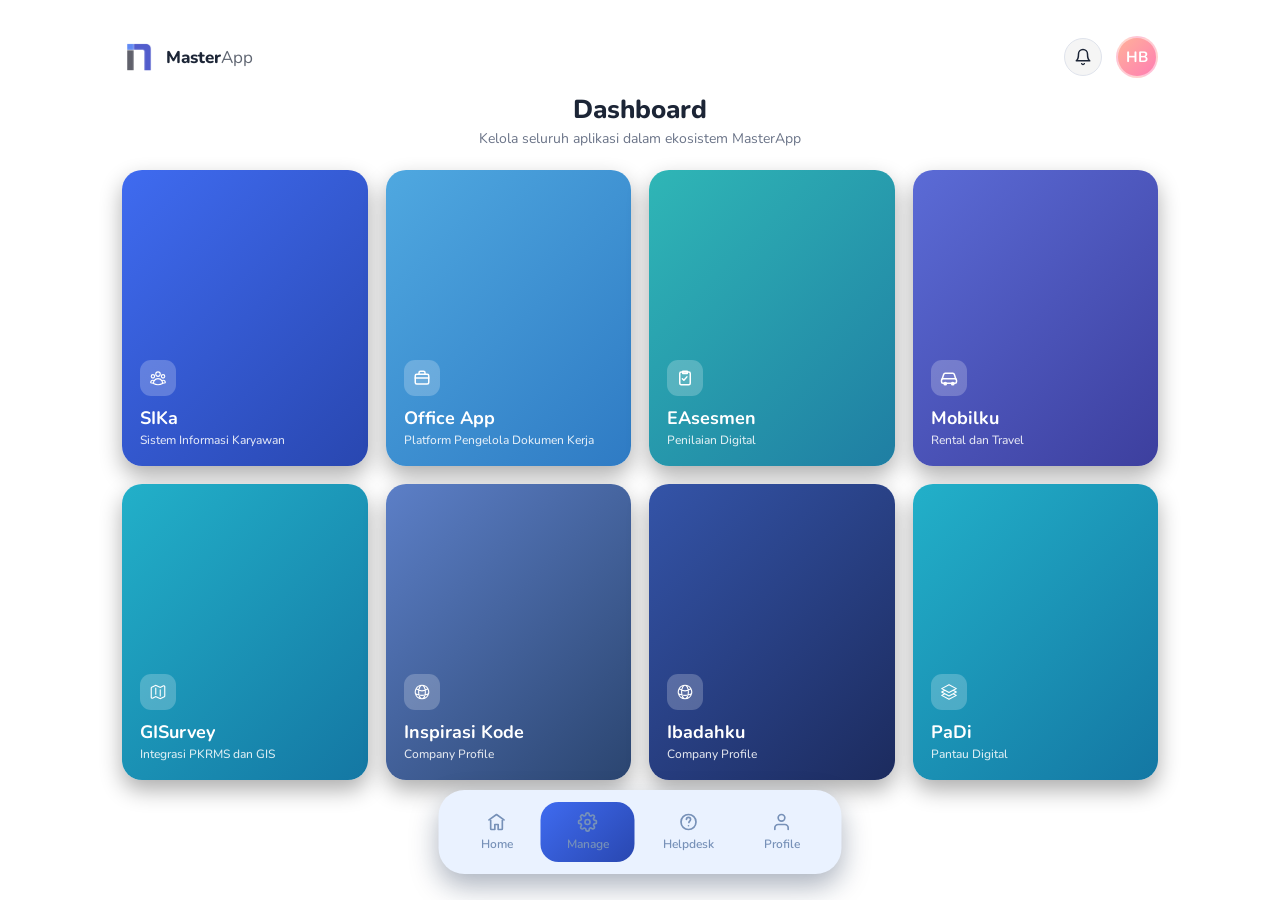
==== commit 138b2e38: "change: logo image, remove pattern card, tambah margin card" ====
--- a/index.html
+++ b/index.html
@@ -21,7 +21,7 @@
                     </svg>
                 </button>
                 <a href="#" class="brand">
-                    <span class="brand-mark">M</span>
+                    <span class="brand-mark"><img class="logo-1" src="assets/logo-1.png" alt="Inspirasi Code"></span>
                     <span class="brand-name">Master<span>App</span></span></span>
                 </a>
             </div>
--- a/assets/style.css
+++ b/assets/style.css
@@ -1,3 +1,5 @@
+@import url('https://fonts.googleapis.com/css2?family=Nunito:wght@400;500;600;700;800&display=swap');
+
 :root {
   --bg-deep: #16294a;
   --bg-mid: #2c4d7c;
@@ -13,7 +15,7 @@
 html,
 body {
   height: 100%;
-  font-family: Arial, Helvetica, sans-serif;
+  font-family: 'Nunito', sans-serif;
 }
 
 body {
@@ -61,13 +63,23 @@
   width: 34px;
   height: 34px;
   border-radius: 10px;
-  background: linear-gradient(135deg, #3f6bf0 0%, #2947b0 100%);
-  display: flex;
-  align-items: center;
-  justify-content: center;
-  font-weight: 800;
-  font-size: 16px;
-  color: #fff;
+  display: flex;
+  align-items: center;
+  justify-content: center;
+  overflow: hidden;
+}
+
+.brand-mark img,
+.login-brand-mark img,
+.big-icon img {
+  width: 100%;
+  height: 100%;
+  object-fit: contain;
+  mix-blend-mode: multiply;
+}
+
+.logo-1 {
+  padding: 3px;
 }
 
 .brand-name {
@@ -144,17 +156,6 @@
   cursor: pointer;
 }
 
-.card::before {
-  content: "";
-  position: absolute;
-  inset: 0;
-  background-image: var(--pattern);
-  background-size: 140px;
-  opacity: 0.18;
-  mix-blend-mode: overlay;
-  z-index: -1;
-}
-
 .card span {
   position: relative;
 }
@@ -202,64 +203,56 @@
 
 .card.app1 {
   background: linear-gradient(135deg, #3f6bf0 0%, #2947b0 100%);
-  --pattern: repeating-linear-gradient(115deg, rgba(255, 255, 255, 0.5) 0 2px, transparent 2px 40px);
   width: 100%;
   z-index: 1;
 }
 
 .card.app2 {
   background: linear-gradient(135deg, #4fa8e0 0%, #2f7bc4 100%);
-  --pattern: repeating-linear-gradient(65deg, rgba(255, 255, 255, 0.45) 0 2px, transparent 2px 34px);
   width: 94%;
-  margin-top: -34px;
+  margin-top: -14px;
   z-index: 2;
 }
 
 .card.app3 {
   background: linear-gradient(135deg, #2fb6b6 0%, #1f7ea3 100%);
-  --pattern: repeating-linear-gradient(20deg, rgba(255, 255, 255, 0.4) 0 2px, transparent 2px 30px);
   width: 88%;
-  margin-top: -34px;
+  margin-top: -14px;
   z-index: 3;
 }
 
 .card.app4 {
   background: linear-gradient(135deg, #5b6bd6 0%, #3d3f9e 100%);
-  --pattern: repeating-linear-gradient(150deg, rgba(255, 255, 255, 0.4) 0 2px, transparent 2px 36px);
   width: 82%;
-  margin-top: -34px;
+  margin-top: -14px;
   z-index: 4;
 }
 
 .card.app5 {
   background: linear-gradient(135deg, #22b0c9 0%, #1477a3 100%);
-  --pattern: repeating-linear-gradient(100deg, rgba(255, 255, 255, 0.4) 0 2px, transparent 2px 32px);
   width: 76%;
-  margin-top: -34px;
+  margin-top: -14px;
   z-index: 5;
 }
 
 .card.app6 {
   background: linear-gradient(135deg, #5c7fc7 0%, #2b4570 100%);
-  --pattern: repeating-linear-gradient(40deg, rgba(255, 255, 255, 0.4) 0 2px, transparent 2px 30px);
   width: 70%;
-  margin-top: -34px;
+  margin-top: -14px;
   z-index: 6;
 }
 
 .card.app7 {
   background: linear-gradient(135deg, #3454a8 0%, #1c2b5e 100%);
-  --pattern: repeating-linear-gradient(80deg, rgba(255, 255, 255, 0.4) 0 2px, transparent 2px 34px);
   width: 64%;
-  margin-top: -34px;
+  margin-top: -14px;
   z-index: 7;
 }
 
 .card.app8 {
   background: linear-gradient(135deg, #22b0c9 0%, #1477a3 100%);
-  --pattern: repeating-linear-gradient(100deg, rgba(255, 255, 255, 0.4) 0 2px, transparent 2px 32px);
   width: 58%;
-  margin-top: -34px;
+  margin-top: -14px;
   z-index: 7;
 }
 
@@ -617,13 +610,10 @@
   width: 44px;
   height: 44px;
   border-radius: 13px;
-  background: linear-gradient(135deg, var(--blue), var(--blue-dark));
-  display: flex;
-  align-items: center;
-  justify-content: center;
-  font-weight: 800;
-  font-size: 20px;
-  color: #fff;
+  display: flex;
+  align-items: center;
+  justify-content: center;
+  overflow: hidden;
 }
 
 .login-page .login-brand-name {
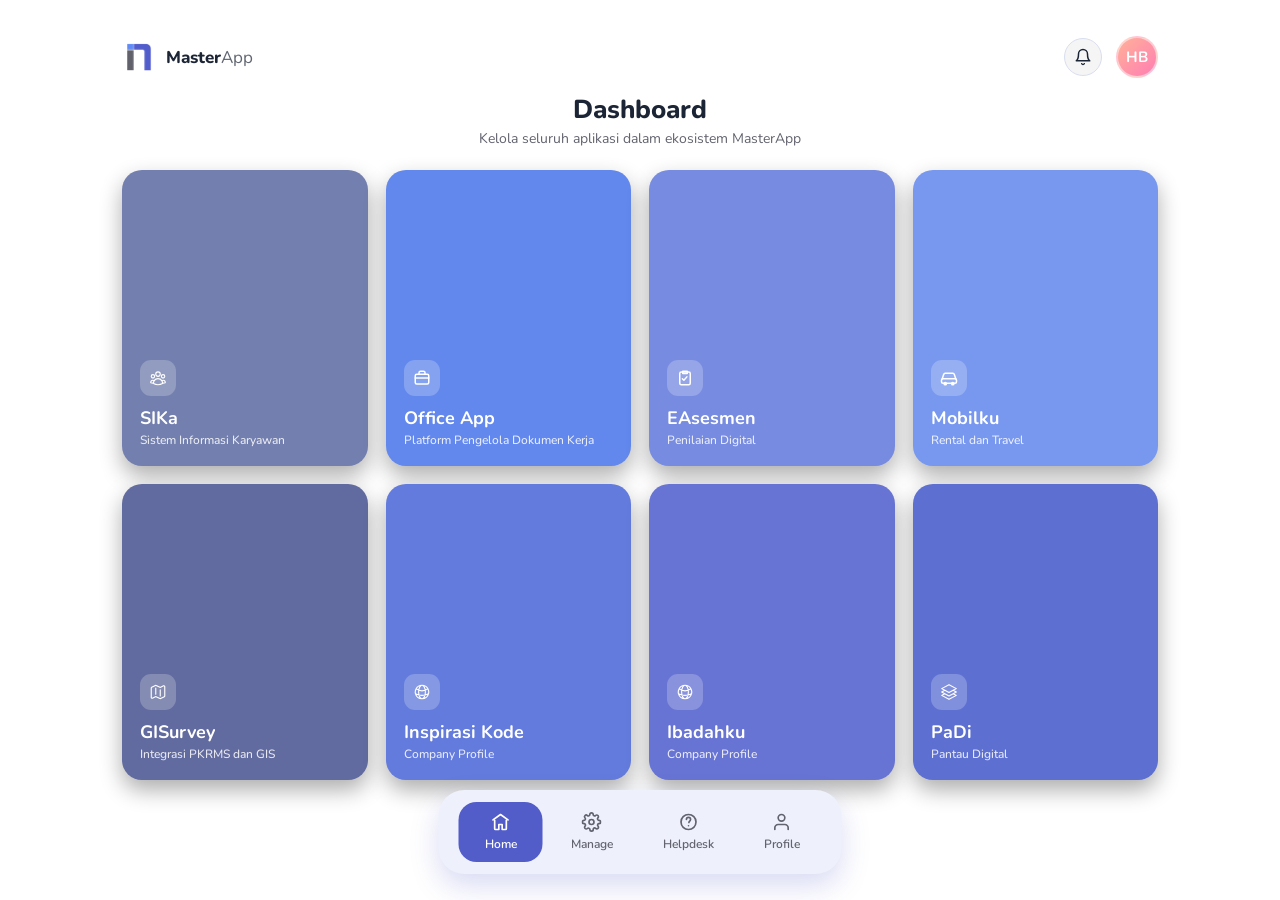
==== commit 0122219f: "minor update: fix theme, bg, hover card home" ====
--- a/index.html
+++ b/index.html
@@ -179,7 +179,7 @@
     </div>
 
     <nav class="bottom-nav">
-        <a href="#" class="nav-link">
+        <a href="#" class="nav-link active">
             <svg viewBox="0 0 24 24" fill="none" stroke="currentColor" stroke-width="2" stroke-linecap="round"
                 stroke-linejoin="round">
                 <path d="M3 9.5 12 3l9 6.5" />
@@ -187,7 +187,7 @@
             </svg>
             Home
         </a>
-        <a href="#" class="nav-link active">
+        <a href="#" class="nav-link">
             <svg viewBox="0 0 24 24" fill="none" stroke="currentColor" stroke-width="2" stroke-linecap="round"
                 stroke-linejoin="round">
                 <circle cx="12" cy="12" r="3" />
--- a/assets/style.css
+++ b/assets/style.css
@@ -154,6 +154,12 @@
   isolation: isolate;
   text-decoration: none;
   cursor: pointer;
+  transition: transform 0.2s ease, box-shadow 0.2s ease;
+}
+
+.card:hover {
+  transform: translateY(-3px);
+  box-shadow: 0 16px 28px rgba(0, 0, 0, 0.28);
 }
 
 .card span {
@@ -202,55 +208,55 @@
 }
 
 .card.app1 {
-  background: linear-gradient(135deg, #3f6bf0 0%, #2947b0 100%);
+  background: #737fae;
   width: 100%;
   z-index: 1;
 }
 
 .card.app2 {
-  background: linear-gradient(135deg, #4fa8e0 0%, #2f7bc4 100%);
+  background: #6288ed;
   width: 94%;
   margin-top: -14px;
   z-index: 2;
 }
 
 .card.app3 {
-  background: linear-gradient(135deg, #2fb6b6 0%, #1f7ea3 100%);
+  background: #778be1;
   width: 88%;
   margin-top: -14px;
   z-index: 3;
 }
 
 .card.app4 {
-  background: linear-gradient(135deg, #5b6bd6 0%, #3d3f9e 100%);
+  background: #7898ef;
   width: 82%;
   margin-top: -14px;
   z-index: 4;
 }
 
 .card.app5 {
-  background: linear-gradient(135deg, #22b0c9 0%, #1477a3 100%);
+  background: #626b9f;
   width: 76%;
   margin-top: -14px;
   z-index: 5;
 }
 
 .card.app6 {
-  background: linear-gradient(135deg, #5c7fc7 0%, #2b4570 100%);
+  background: #637bdc;
   width: 70%;
   margin-top: -14px;
   z-index: 6;
 }
 
 .card.app7 {
-  background: linear-gradient(135deg, #3454a8 0%, #1c2b5e 100%);
+  background: #6874d3;
   width: 64%;
   margin-top: -14px;
   z-index: 7;
 }
 
 .card.app8 {
-  background: linear-gradient(135deg, #22b0c9 0%, #1477a3 100%);
+  background: #5d70d2;
   width: 58%;
   margin-top: -14px;
   z-index: 7;
@@ -264,13 +270,13 @@
   transform: translateX(-50%);
   width: calc(100% - 40px);
   max-width: 390px;
-  background: #eaf2ff;
+  background: #eef1fb;
   border-radius: 26px;
   padding: 10px 14px;
   display: flex;
   justify-content: space-between;
   align-items: center;
-  box-shadow: 0 12px 28px rgba(15, 35, 70, 0.35);
+  box-shadow: 0 12px 28px rgba(83, 93, 202, 0.22);
   z-index: 50;
 }
 
@@ -280,7 +286,7 @@
   flex-direction: column;
   align-items: center;
   gap: 4px;
-  color: #7791b8;
+  color: #62636e;
   text-decoration: none;
   font-size: 12px;
   font-weight: 600;
@@ -295,7 +301,8 @@
 }
 
 .nav-link.active {
-  background: linear-gradient(135deg, #3f6bf0 0%, #2947b0 100%);
+  background: #535dca;
+  color: #fff;
   padding: 10px 20px;
 }
 
@@ -566,11 +573,11 @@
 
 /* --- login --- */
 :root {
-  --blue: #3f6bf0;
-  --blue-dark: #2947b0;
+  --blue: #6288ed;
+  --blue-dark: #535dca;
   --text-dark: #1c2536;
-  --text-muted: #6b7488;
-  --border: #dfe3ec;
+  --text-muted: #62636e;
+  --border: #d9deef;
 }
 
 body.login-page {
@@ -658,7 +665,7 @@
   left: 20px;
   width: 190px;
   height: 230px;
-  background: linear-gradient(160deg, #eaf2ff, #d7e6ff);
+  background: #dbe4fb;
   padding: 16px;
 }
 
@@ -692,7 +699,7 @@
   left: 190px;
   width: 180px;
   height: 270px;
-  background: linear-gradient(160deg, var(--blue), var(--blue-dark));
+  background: #535dca;
   padding: 16px;
   color: #fff;
 }
@@ -891,7 +898,7 @@
   font-weight: 700;
   font-family: inherit;
   color: #fff;
-  background: linear-gradient(135deg, var(--blue), var(--blue-dark));
+  background: #535dca;
   cursor: pointer;
   transition: transform .2s ease, box-shadow .2s ease;
 }
@@ -990,6 +997,29 @@
 
 /* ---------- mobile: login ---------- */
 @media (max-width: 900px) {
+  body:not(.login-page) {
+    overflow-y: auto;
+    align-items: flex-start;
+  }
+
+  body:not(.login-page) .app {
+    min-height: auto;
+    padding-bottom: 110px;
+  }
+
+  body:not(.login-page) .stack {
+    flex: none;
+    padding-bottom: 12px;
+  }
+
+  body:not(.login-page) .card {
+    transition: transform 0.15s ease;
+  }
+
+  body:not(.login-page) .card:active {
+    transform: translateY(2px) scale(0.985);
+  }
+
   .login-page .page {
     flex-direction: column;
   }
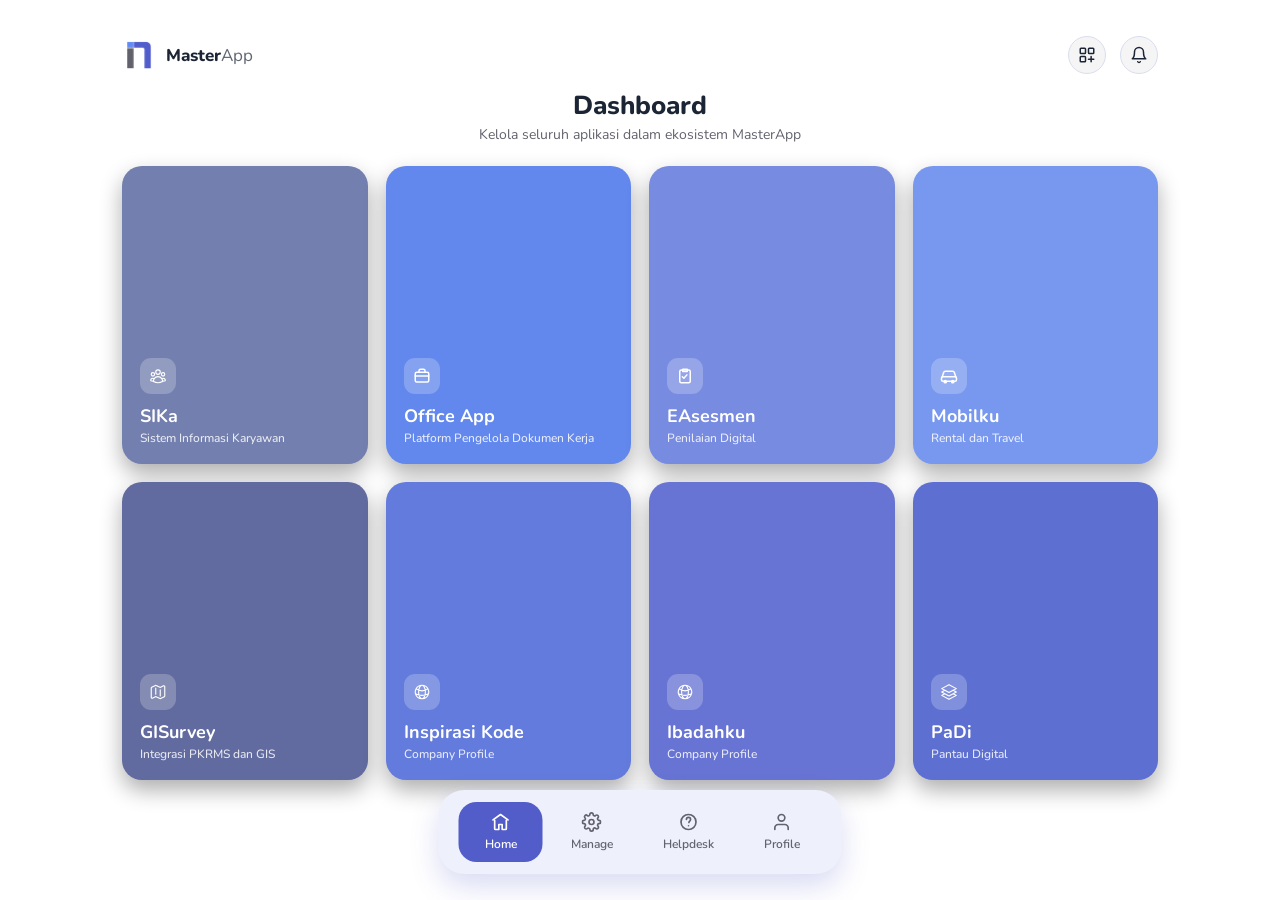
==== commit 78eae7ee: "add layout manage, move button logout" ====
--- a/index.html
+++ b/index.html
@@ -26,6 +26,14 @@
                 </a>
             </div>
             <div class="header-right">
+                <button class="icon-btn" type="button" aria-label="Daftarkan Aplikasi" title="Daftarkan Aplikasi">
+                    <svg viewBox="0 0 24 24" fill="none" stroke="currentColor" stroke-width="2" stroke-linecap="round" stroke-linejoin="round">
+                        <rect x="3" y="3" width="7" height="7" rx="1" />
+                        <rect x="14" y="3" width="7" height="7" rx="1" />
+                        <rect x="3" y="14" width="7" height="7" rx="1" />
+                        <path d="M17.5 14v7M14 17.5h7" />
+                    </svg>
+                </button>
                 <button class="icon-btn" aria-label="Notifikasi">
                     <svg viewBox="0 0 24 24" fill="none" stroke="currentColor" stroke-width="2" stroke-linecap="round"
                         stroke-linejoin="round">
@@ -33,32 +41,6 @@
                         <path d="M10.3 21a1.94 1.94 0 0 0 3.4 0" />
                     </svg>
                 </button>
-                <div class="avatar-wrap">
-                    <div class="avatar" id="avatarBtn" aria-label="Profil">HB</div>
-                    <div class="avatar-dropdown" id="avatarDropdown">
-                        <div class="dropdown-header">
-                            <div class="d-name">Hasan Basri</div>
-                            <div class="d-email">heyhasanbasri@gmail.com</div>
-                        </div>
-                        <a href="profile.html" class="dropdown-item">
-                            <svg viewBox="0 0 24 24" fill="none" stroke="currentColor" stroke-width="2"
-                                stroke-linecap="round" stroke-linejoin="round">
-                                <path d="M20 21v-2a4 4 0 0 0-4-4H8a4 4 0 0 0-4 4v2" />
-                                <circle cx="12" cy="7" r="4" />
-                            </svg>
-                            Profil Saya
-                        </a>
-                        <a href="login.html" class="dropdown-item danger">
-                            <svg viewBox="0 0 24 24" fill="none" stroke="currentColor" stroke-width="2"
-                                stroke-linecap="round" stroke-linejoin="round">
-                                <path d="M9 21H5a2 2 0 0 1-2-2V5a2 2 0 0 1 2-2h4" />
-                                <polyline points="16 17 21 12 16 7" />
-                                <line x1="21" y1="12" x2="9" y2="12" />
-                            </svg>
-                            Logout
-                        </a>
-                    </div>
-                </div>
             </div>
         </header>
 
@@ -179,7 +161,7 @@
     </div>
 
     <nav class="bottom-nav">
-        <a href="#" class="nav-link active">
+        <a href="index.html" class="nav-link active">
             <svg viewBox="0 0 24 24" fill="none" stroke="currentColor" stroke-width="2" stroke-linecap="round"
                 stroke-linejoin="round">
                 <path d="M3 9.5 12 3l9 6.5" />
@@ -187,7 +169,7 @@
             </svg>
             Home
         </a>
-        <a href="#" class="nav-link">
+        <a href="manage.html" class="nav-link">
             <svg viewBox="0 0 24 24" fill="none" stroke="currentColor" stroke-width="2" stroke-linecap="round"
                 stroke-linejoin="round">
                 <circle cx="12" cy="12" r="3" />
@@ -196,7 +178,7 @@
             </svg>
             Manage
         </a>
-        <a href="#" class="nav-link">
+        <a href="helpdesk.html" class="nav-link">
             <svg viewBox="0 0 24 24" fill="none" stroke="currentColor" stroke-width="2" stroke-linecap="round"
                 stroke-linejoin="round">
                 <circle cx="12" cy="12" r="9" />
@@ -215,17 +197,6 @@
         </a>
     </nav>
 
-    <script>
-        const avatarBtn = document.getElementById('avatarBtn');
-        const dropdown = document.getElementById('avatarDropdown');
-        avatarBtn.addEventListener('click', (e) => {
-            e.stopPropagation();
-            dropdown.classList.toggle('open');
-        });
-        document.addEventListener('click', () => {
-            dropdown.classList.remove('open');
-        });
-    </script>
 </body>
 
 </html>
--- a/assets/style.css
+++ b/assets/style.css
@@ -571,6 +571,661 @@
   color: var(--blue, #3f6bf0);
 }
 
+.profile-menu-item.danger {
+  color: #e03e3e;
+}
+
+.profile-menu-item.danger svg {
+  color: #e03e3e;
+}
+
+.profile-menu-item.danger:hover {
+  background: #fff5f5;
+}
+
+/* --- manage --- */
+.manage-page {
+  background: #f7f8fc;
+}
+
+.manage-page .app {
+  max-width: 1280px;
+}
+
+.manage-heading {
+  background: #7898ef;
+  border: 1px solid #7898ef;
+  border-radius: 18px;
+  display: flex;
+  align-items: flex-end;
+  justify-content: space-between;
+  gap: 20px;
+  margin: 18px 0 26px;
+  padding: 22px 24px;
+  box-shadow: 0 10px 24px rgba(83, 93, 202, .18);
+}
+
+.eyebrow,
+.panel-kicker {
+  color: var(--blue-dark);
+  font-size: 11px;
+  font-weight: 800;
+  letter-spacing: .08em;
+  text-transform: uppercase;
+}
+
+.manage-heading h1 {
+  color: #fff;
+  font-size: 30px;
+  line-height: 1.15;
+  margin: 5px 0 6px;
+}
+
+.manage-description {
+  color: rgba(255, 255, 255, .86);
+  font-size: 14px;
+}
+
+.total-badge,
+.panel-count {
+  color: var(--blue-dark);
+  background: #e8edff;
+  border-radius: 10px;
+  font-size: 12px;
+  font-weight: 800;
+  padding: 8px 12px;
+  white-space: nowrap;
+}
+
+.manage-layout {
+  display: grid;
+  gap: 18px;
+  margin-bottom: 28px;
+}
+
+.manage-panel {
+  background: #fff;
+  border: 1px solid #e5e8f1;
+  border-radius: 18px;
+  box-shadow: 0 10px 24px rgba(39, 55, 92, .05);
+  padding: 20px;
+  min-width: 0;
+}
+
+.panel-heading {
+  display: flex;
+  align-items: flex-start;
+  justify-content: space-between;
+  gap: 12px;
+  margin-bottom: 18px;
+}
+
+.panel-heading h2 {
+  color: var(--text-dark);
+  font-size: 19px;
+  margin-top: 3px;
+}
+
+.company-actions {
+  align-items: center;
+  display: flex;
+  gap: 8px;
+}
+
+.company-list {
+  display: flex;
+  flex-direction: column;
+  gap: 10px;
+}
+
+.company-card {
+  display: flex;
+  align-items: center;
+  gap: 11px;
+  border: 1px solid #edf0f6;
+  border-radius: 13px;
+  padding: 11px;
+  transition: border-color .2s ease, background .2s ease;
+}
+
+.company-card.selected,
+.company-card:hover {
+  background: #f6f8ff;
+  border-color: #cbd5ff;
+}
+
+.company-card:focus-visible {
+  outline: 3px solid rgba(98, 136, 237, .3);
+  outline-offset: 2px;
+}
+
+.company-logo {
+  align-items: center;
+  border-radius: 11px;
+  color: #fff;
+  display: flex;
+  flex-shrink: 0;
+  font-size: 13px;
+  font-weight: 800;
+  height: 40px;
+  justify-content: center;
+  width: 40px;
+}
+
+.logo-blue { background: #5474df; }
+.logo-orange { background: #e49152; }
+.logo-green { background: #4da68a; }
+
+.company-info {
+  min-width: 0;
+  flex: 1;
+}
+
+.company-info h3 {
+  color: var(--text-dark);
+  font-size: 13px;
+  overflow: hidden;
+  text-overflow: ellipsis;
+  white-space: nowrap;
+}
+
+.company-info p,
+td span {
+  color: var(--text-muted);
+  font-size: 11px;
+  margin-top: 2px;
+}
+
+.company-info .company-employee-count {
+  color: var(--blue-dark);
+  font-size: 10px;
+  font-weight: 800;
+  margin-top: 4px;
+}
+
+.manage-button,
+.add-button {
+  border: 0;
+  border-radius: 8px;
+  cursor: pointer;
+  font-family: inherit;
+  font-size: 11px;
+  font-weight: 800;
+}
+
+.manage-button {
+  background: transparent;
+  color: var(--blue-dark);
+  padding: 7px 8px;
+}
+
+.manage-button:hover { background: #e8edff; }
+
+.employee-heading { align-items: center; }
+
+.employee-heading .panel-kicker span {
+  color: var(--text-muted);
+  font-weight: 600;
+  letter-spacing: 0;
+  text-transform: none;
+}
+
+.employee-actions {
+  align-items: center;
+  display: flex;
+  gap: 8px;
+}
+
+@media (max-width: 899px) {
+  .manage-heading {
+    align-items: flex-start;
+    flex-direction: column;
+  }
+
+  .manage-heading > div:first-child {
+    min-width: 0;
+    width: 100%;
+  }
+
+  .total-badge { align-self: flex-start; }
+
+  .company-panel .panel-heading {
+    align-items: flex-start;
+    flex-direction: column;
+  }
+
+  .company-actions {
+    justify-content: space-between;
+    width: 100%;
+  }
+
+  .employee-heading {
+    align-items: flex-start;
+    flex-direction: column;
+  }
+
+  .employee-actions {
+    flex-wrap: wrap;
+    justify-content: flex-start;
+    width: 100%;
+  }
+}
+
+.page-size-control {
+  align-items: center;
+  color: var(--text-muted);
+  display: inline-flex;
+  font-size: 11px;
+  font-weight: 700;
+  gap: 5px;
+  white-space: nowrap;
+}
+
+.page-size-control select {
+  appearance: none;
+  background: #eef1fb url("data:image/svg+xml,%3Csvg xmlns='http://www.w3.org/2000/svg' width='10' height='6' viewBox='0 0 10 6'%3E%3Cpath d='m1 1 4 4 4-4' fill='none' stroke='%23535dca' stroke-linecap='round' stroke-linejoin='round' stroke-width='1.5'/%3E%3C/svg%3E") no-repeat right 8px center;
+  border: 0;
+  border-radius: 8px;
+  color: var(--blue-dark);
+  cursor: pointer;
+  font: inherit;
+  font-size: 11px;
+  font-weight: 800;
+  outline: 0;
+  padding: 9px 25px 9px 10px;
+}
+
+.page-size-control select:focus {
+  box-shadow: 0 0 0 3px rgba(98, 136, 237, .12);
+}
+
+.sort-button {
+  align-items: center;
+  background: #eef1fb;
+  border: 0;
+  border-radius: 8px;
+  color: var(--blue-dark);
+  cursor: pointer;
+  display: inline-flex;
+  font-family: inherit;
+  font-size: 11px;
+  font-weight: 800;
+  gap: 5px;
+  padding: 9px 12px;
+}
+
+.sort-button:hover { background: #e2e7fa; }
+.sort-button svg { height: 14px; width: 14px; }
+
+.employee-search {
+  align-items: center;
+  background: #f7f8fc;
+  border: 1px solid #e5e8f1;
+  border-radius: 10px;
+  color: #8992a5;
+  display: flex;
+  gap: 9px;
+  margin-bottom: 16px;
+  padding: 9px 12px;
+}
+
+.employee-search:focus-within {
+  background: #fff;
+  border-color: #aebcf4;
+  box-shadow: 0 0 0 3px rgba(98, 136, 237, .12);
+}
+
+.employee-search svg { flex-shrink: 0; height: 17px; width: 17px; }
+
+.employee-search input {
+  background: transparent;
+  border: 0;
+  color: var(--text-dark);
+  font: inherit;
+  font-size: 12px;
+  min-width: 0;
+  outline: 0;
+  width: 100%;
+}
+
+.employee-search input::placeholder { color: #9aa2b2; }
+
+.visually-hidden {
+  height: 1px;
+  margin: -1px;
+  overflow: hidden;
+  position: absolute;
+  width: 1px;
+  clip: rect(0 0 0 0);
+}
+
+.add-button {
+  align-items: center;
+  background: var(--blue-dark);
+  color: #fff;
+  display: inline-flex;
+  gap: 5px;
+  padding: 9px 12px;
+}
+
+.add-button svg { height: 14px; width: 14px; }
+
+.table-wrap { overflow-x: auto; }
+
+.table-footer {
+  align-items: center;
+  border-top: 1px solid #f0f1f5;
+  display: flex;
+  gap: 16px;
+  justify-content: space-between;
+  margin-top: 8px;
+  padding-top: 14px;
+}
+
+.table-summary {
+  color: var(--text-muted);
+  font-size: 11px;
+  margin: 0;
+}
+
+.pagination {
+  align-items: center;
+  display: flex;
+  gap: 4px;
+}
+
+.pagination-button {
+  align-items: center;
+  background: transparent;
+  border: 1px solid #e2e6ef;
+  border-radius: 7px;
+  color: var(--text-muted);
+  cursor: pointer;
+  display: inline-flex;
+  font-family: inherit;
+  font-size: 11px;
+  font-weight: 800;
+  height: 28px;
+  justify-content: center;
+  min-width: 28px;
+  padding: 0 7px;
+}
+
+.pagination-button:hover:not(:disabled) { background: #eef1fb; color: var(--blue-dark); }
+.pagination-button.active { background: var(--blue-dark); border-color: var(--blue-dark); color: #fff; }
+.pagination-button:disabled { cursor: not-allowed; opacity: .45; }
+
+table {
+  border-collapse: collapse;
+  min-width: 610px;
+  width: 100%;
+}
+
+th {
+  border-bottom: 1px solid #e8ebf2;
+  color: #8a91a2;
+  font-size: 10px;
+  font-weight: 800;
+  padding: 0 12px 11px;
+  text-align: left;
+  text-transform: uppercase;
+}
+
+td {
+  border-bottom: 1px solid #f0f1f5;
+  color: #4d566a;
+  font-size: 12px;
+  padding: 13px 12px;
+  white-space: nowrap;
+}
+
+td:first-child, th:first-child { padding-left: 0; }
+td:last-child, th:last-child { padding-right: 0; }
+td strong, td span { display: block; }
+td strong { color: var(--text-dark); font-size: 13px; }
+tbody tr:last-child td { border-bottom: 0; }
+
+.action-buttons {
+  align-items: center;
+  display: flex;
+  gap: 4px;
+}
+
+.action-button {
+  align-items: center;
+  background: transparent;
+  border: 0;
+  border-radius: 7px;
+  color: #7b8498;
+  cursor: pointer;
+  display: inline-flex;
+  height: 28px;
+  justify-content: center;
+  padding: 0;
+  transition: background .2s ease, color .2s ease;
+  width: 28px;
+}
+
+.action-button:hover { background: #eef1fb; color: var(--blue-dark); }
+.action-button svg { height: 15px; width: 15px; }
+.delete-action:hover { background: #fff0f0; color: #d34b4b; }
+
+.status {
+  border-radius: 20px;
+  display: inline-block;
+  font-size: 10px;
+  font-weight: 800;
+  padding: 5px 9px;
+}
+
+.active-status { background: #e5f7ef; color: #26966a; }
+.leave-status { background: #fff3dc; color: #bd7b19; }
+
+.confirm-modal {
+  border: 0;
+  border-radius: 18px;
+  box-shadow: 0 20px 60px rgba(28, 37, 54, .2);
+  color: var(--text-dark);
+  inset: 0;
+  margin: auto;
+  max-width: 380px;
+  max-height: calc(100vh - 40px);
+  overflow: auto;
+  padding: 28px;
+  position: fixed;
+  text-align: center;
+  width: calc(100% - 40px);
+}
+
+.confirm-modal::backdrop {
+  background: rgba(28, 37, 54, .42);
+}
+
+.confirm-icon {
+  align-items: center;
+  background: #fff0f0;
+  border-radius: 50%;
+  color: #d34b4b;
+  display: flex;
+  height: 48px;
+  justify-content: center;
+  margin: 0 auto 15px;
+  width: 48px;
+}
+
+.confirm-icon svg { height: 22px; width: 22px; }
+
+.confirm-modal h2 {
+  font-size: 19px;
+  margin-bottom: 8px;
+}
+
+.confirm-modal p {
+  color: var(--text-muted);
+  font-size: 13px;
+  line-height: 1.5;
+}
+
+.confirm-modal p strong { color: var(--text-dark); }
+
+.confirm-actions {
+  display: flex;
+  gap: 10px;
+  justify-content: center;
+  margin-top: 24px;
+}
+
+.cancel-button,
+.confirm-delete-button {
+  border: 0;
+  border-radius: 9px;
+  cursor: pointer;
+  font-family: inherit;
+  font-size: 12px;
+  font-weight: 800;
+  padding: 10px 16px;
+}
+
+.cancel-button { background: #eef1f7; color: #626b7d; }
+.confirm-delete-button { background: #d34b4b; color: #fff; }
+.cancel-button:hover { background: #e3e7ef; }
+.confirm-delete-button:hover { background: #bd3e3e; }
+
+.company-modal {
+  border: 0;
+  border-radius: 18px;
+  box-shadow: 0 20px 60px rgba(28, 37, 54, .22);
+  color: var(--text-dark);
+  inset: 0;
+  margin: auto;
+  max-height: calc(100vh - 32px);
+  max-width: 760px;
+  overflow: auto;
+  padding: 0;
+  position: fixed;
+  width: calc(100% - 32px);
+}
+
+.company-modal::backdrop { background: rgba(28, 37, 54, .46); }
+.company-modal form { padding: 24px; }
+
+.company-modal-header {
+  align-items: flex-start;
+  display: flex;
+  gap: 20px;
+  justify-content: space-between;
+  margin-bottom: 20px;
+}
+
+.company-modal-header h2 { font-size: 22px; margin-top: 4px; }
+.modal-description { color: var(--text-muted); font-size: 12px; margin-top: 5px; }
+
+.modal-close {
+  background: #eef1fb;
+  border: 0;
+  border-radius: 50%;
+  color: var(--text-muted);
+  cursor: pointer;
+  font-size: 22px;
+  height: 30px;
+  line-height: 1;
+  width: 30px;
+}
+
+.form-section {
+  border: 1px solid #e8ebf2;
+  border-radius: 12px;
+  margin: 0 0 14px;
+  padding: 14px;
+}
+
+.form-section legend {
+  color: var(--blue-dark);
+  font-size: 11px;
+  font-weight: 800;
+  padding: 0 6px;
+}
+
+.form-grid {
+  display: grid;
+  gap: 12px;
+  grid-template-columns: repeat(2, minmax(0, 1fr));
+}
+
+.form-field {
+  color: #5f687a;
+  display: flex;
+  flex-direction: column;
+  font-size: 11px;
+  font-weight: 700;
+  gap: 5px;
+}
+
+.form-field input,
+.form-field select,
+.form-field textarea {
+  background: #f7f8fc;
+  border: 1px solid #e1e5ef;
+  border-radius: 8px;
+  color: var(--text-dark);
+  font: inherit;
+  font-size: 12px;
+  min-width: 0;
+  outline: 0;
+  padding: 9px 10px;
+  width: 100%;
+}
+
+.form-field textarea { resize: vertical; }
+.form-field input:focus, .form-field select:focus, .form-field textarea:focus { border-color: #aebcf4; box-shadow: 0 0 0 3px rgba(98, 136, 237, .12); }
+.required-field > :last-child { border-left: 2px solid var(--blue); }
+.full-field { grid-column: 1 / -1; }
+
+.company-modal-footer {
+  display: flex;
+  gap: 10px;
+  justify-content: flex-end;
+  padding-top: 4px;
+}
+
+@media (min-width: 900px) {
+  .manage-page .app {
+    padding-top: 36px;
+  }
+
+  .manage-layout {
+    grid-template-columns: minmax(280px, 340px) minmax(0, 1fr);
+    align-items: start;
+  }
+
+  .company-modal {
+    max-height: calc(100vh - 48px);
+    max-width: 1120px;
+  }
+
+  .company-modal form {
+    display: grid;
+    gap: 12px 16px;
+    grid-template-columns: repeat(2, minmax(0, 1fr));
+    padding: 20px 24px;
+  }
+
+  .company-modal-header,
+  .company-modal-footer {
+    grid-column: 1 / -1;
+  }
+
+  .company-modal-header { margin-bottom: 4px; }
+  .form-section { margin-bottom: 0; padding: 11px 12px; }
+  .form-grid { gap: 8px 10px; }
+  .form-field { gap: 3px; }
+  .form-field input,
+  .form-field select,
+  .form-field textarea { padding: 7px 9px; }
+  .form-section legend { font-size: 10px; }
+  .company-modal-footer { padding-top: 2px; }
+}
+
 /* --- login --- */
 :root {
   --blue: #6288ed;
